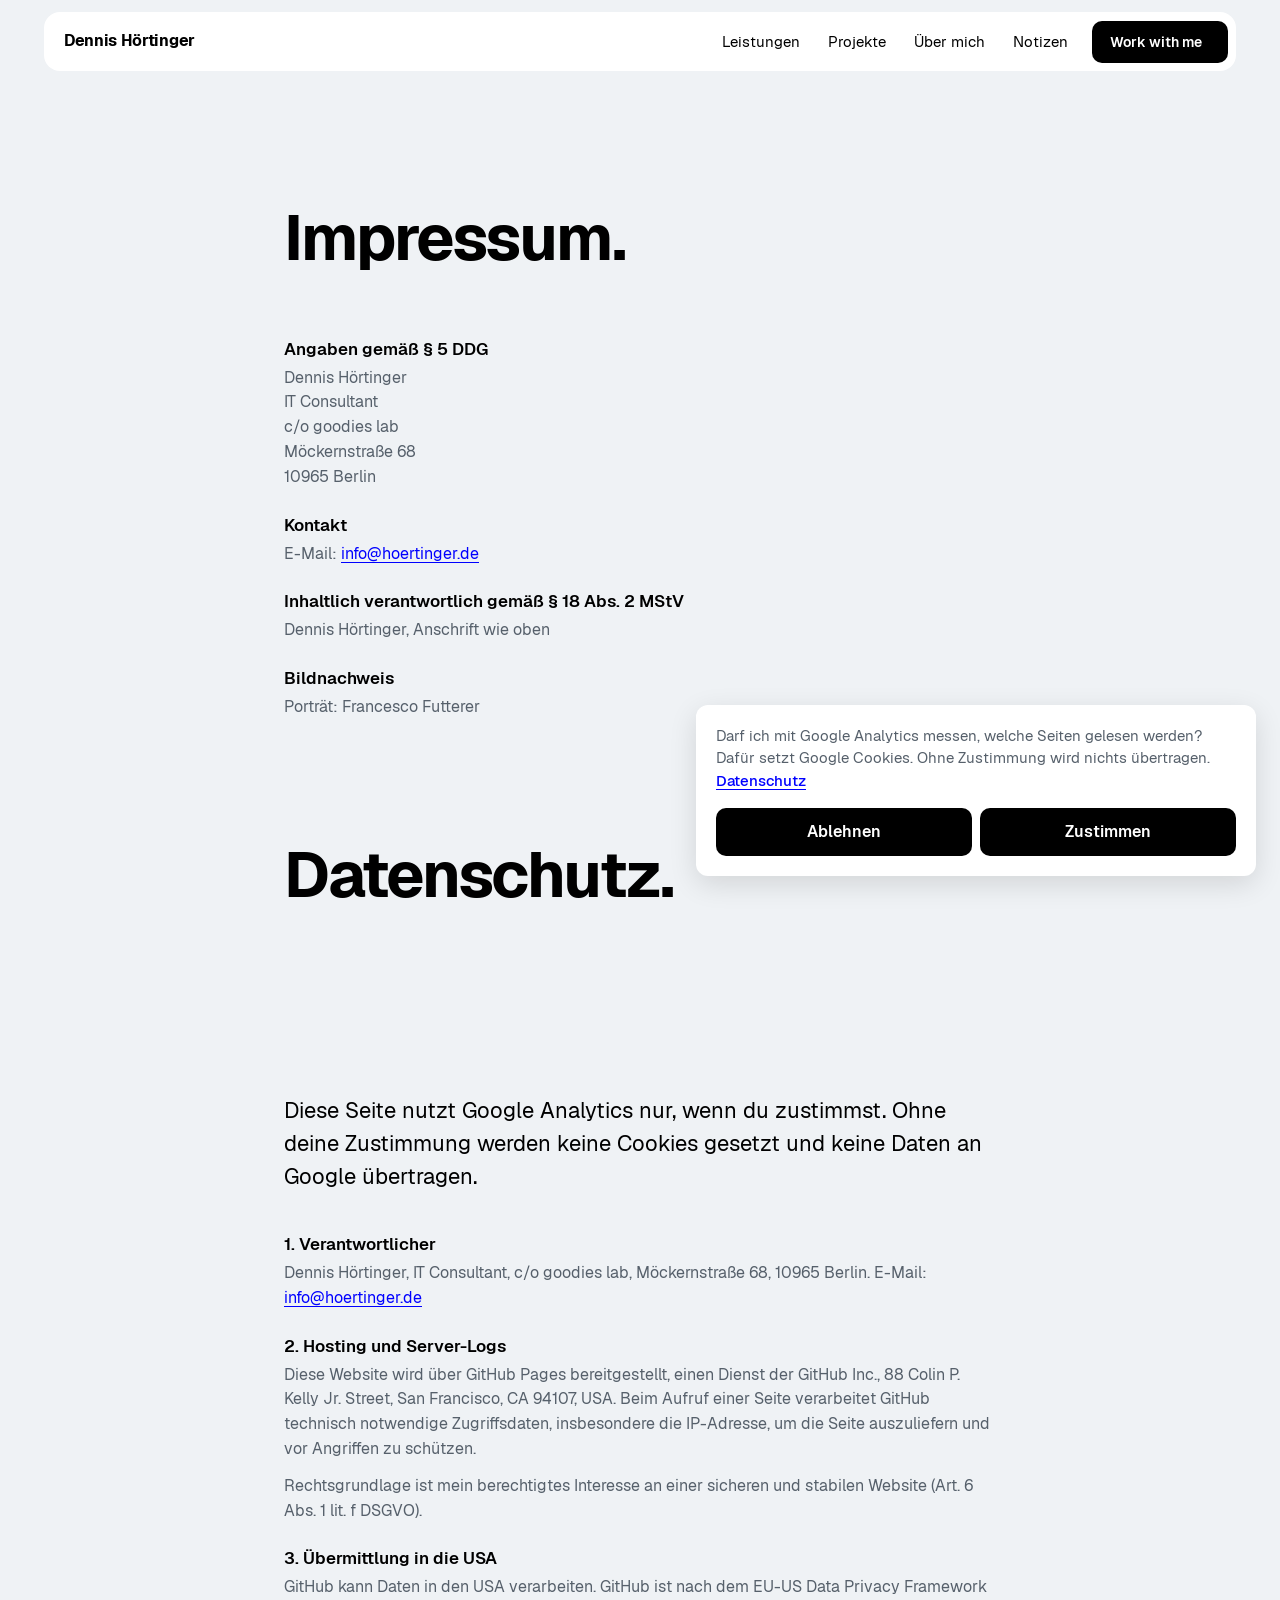
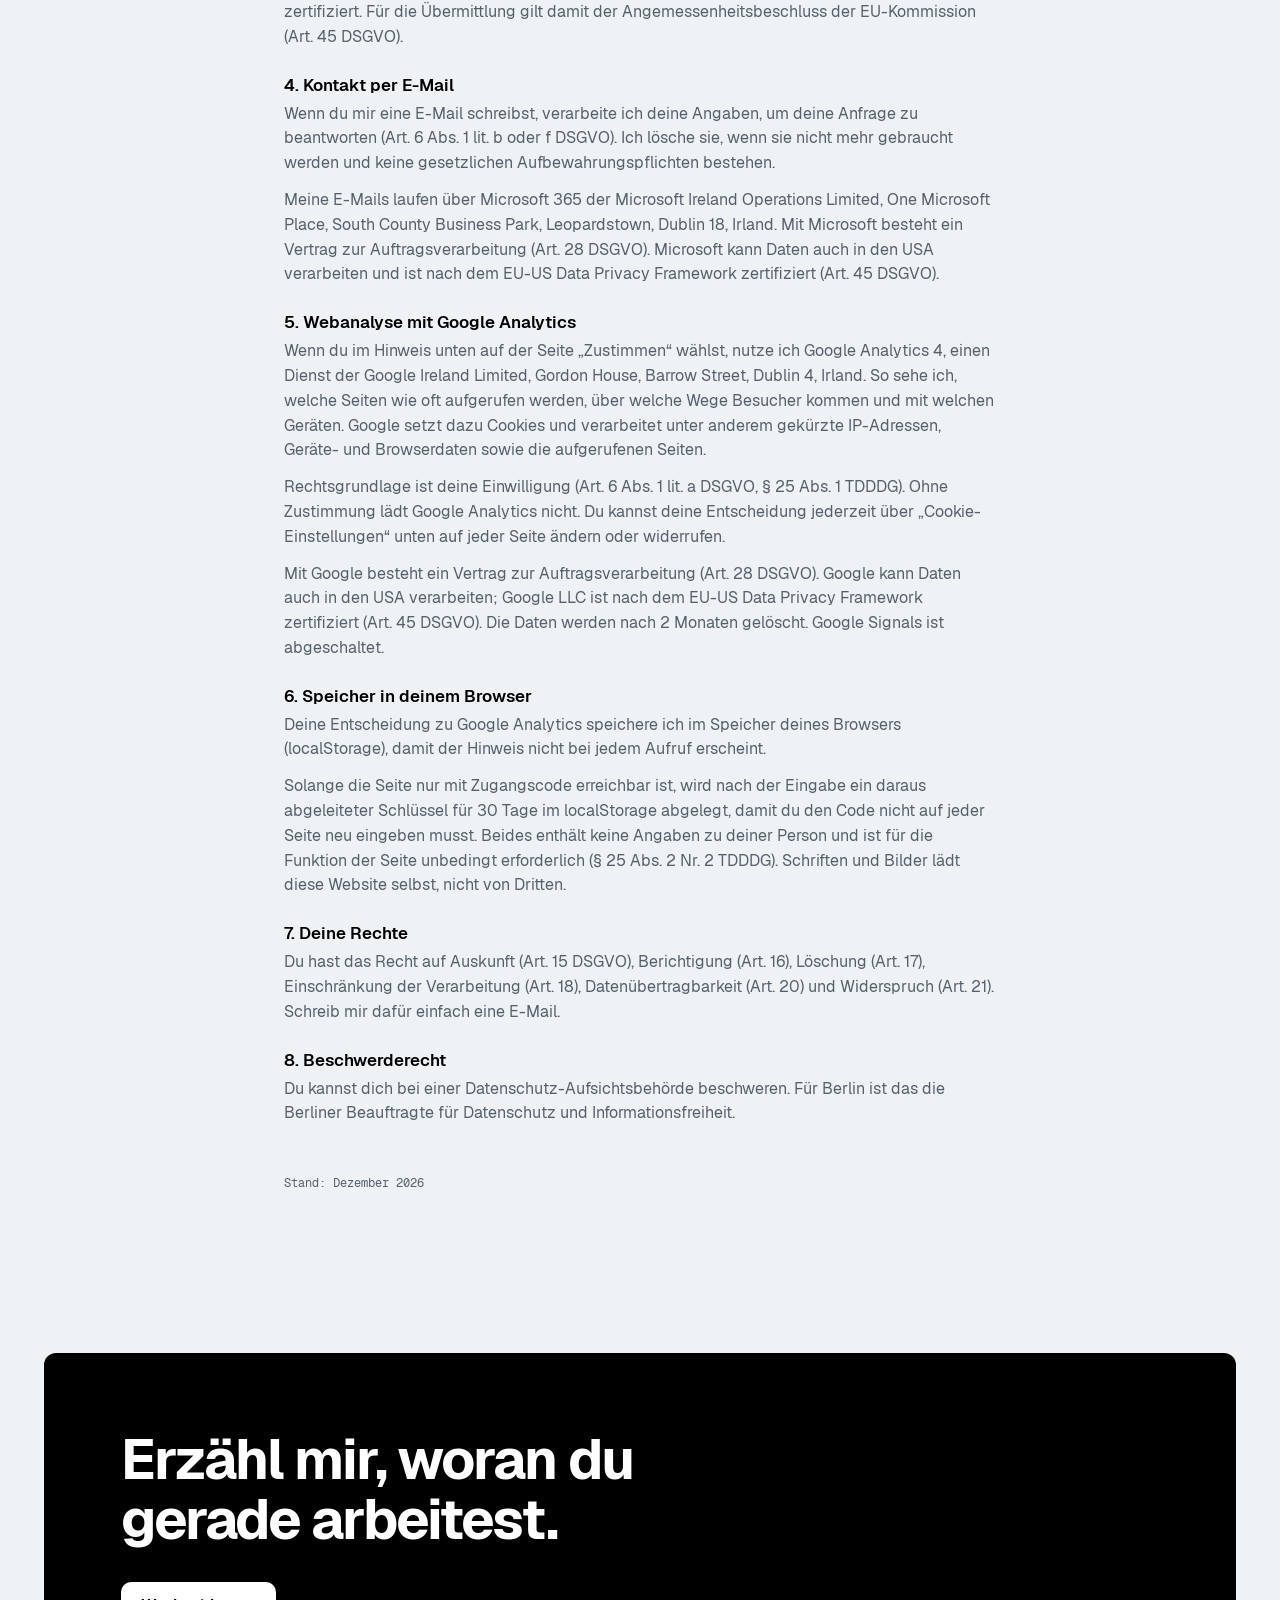
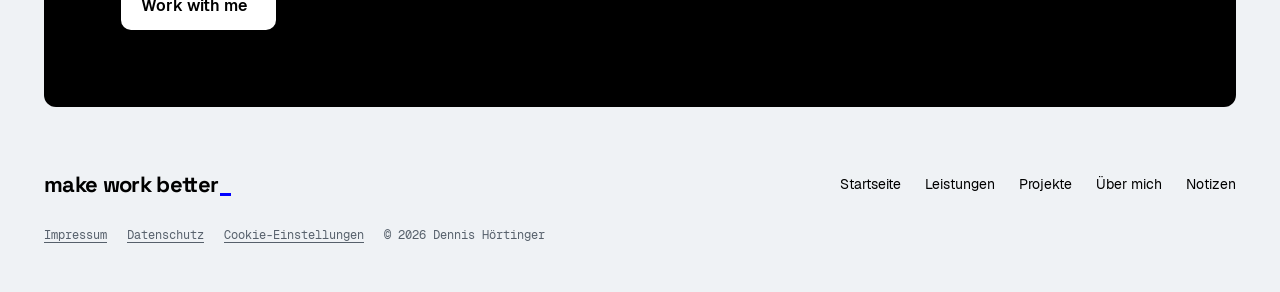
==== impressum/index.html @ 6c51404a "Google Analytics 4 nur nach Einwilligung: Hinweis, Cookie-Einstellungen, CSP, Datenschutz Co-Authore" ====
<!doctype html>
<html lang="de">
<head>
  <meta charset="utf-8">
  <meta name="viewport" content="width=device-width, initial-scale=1">
  <title>Impressum und Datenschutz · Dennis Hörtinger</title>
  <meta name="description" content="Impressum und Datenschutzerklärung von Dennis Hörtinger, IT Consultant in Berlin.">
  <!-- Bis zum Livegang (frühestens 01.12.2026) nicht in Suchmaschinen aufnehmen. Zum Livegang diese Zeile löschen. -->
  <meta name="robots" content="noindex, nofollow">
  <meta name="theme-color" content="#EFF2F5" media="(prefers-color-scheme: light)">
  <meta name="theme-color" content="#0F1214" media="(prefers-color-scheme: dark)">
  <meta property="og:type" content="website">
  <meta property="og:locale" content="de_DE">
  <meta property="og:title" content="Impressum und Datenschutz · Dennis Hörtinger">
  <meta property="og:description" content="Impressum und Datenschutzerklärung von Dennis Hörtinger, IT Consultant in Berlin.">
  <link rel="icon" href="../favicon.svg" type="image/svg+xml">
  <link rel="preload" href="../assets/fonts/Geist-Regular.woff2" as="font" type="font/woff2" crossorigin>
  <link rel="stylesheet" href="../assets/css/style.css">
  <script>document.documentElement.classList.add('js')</script>
  <script src="../assets/js/main.js" defer></script>
</head>
<body>
  <a href="#inhalt" class="skip-link">Zum Inhalt</a>

  <header class="nav">
    <div class="nav-bar">
      <a href="../" class="nav-name">Dennis Hörtinger</a>
      <nav class="nav-links" aria-label="Hauptnavigation">
        <a href="../leistungen/" class="nav-link">Leistungen</a>
        <a href="../projekte/" class="nav-link">Projekte</a>
        <a href="../ueber-mich/" class="nav-link">Über mich</a>
        <a href="../notizen/" class="nav-link">Notizen</a>
        <a href="mailto:info@hoertinger.de" class="btn btn-primary btn-cta nav-cta">Work with me</a>
      </nav>
      <button type="button" class="nav-burger" aria-label="Menü öffnen" aria-expanded="false" aria-controls="menu">Menü <svg width="18" height="8" viewBox="0 0 18 8" fill="none" stroke="currentColor" stroke-width="2" stroke-linecap="round" aria-hidden="true"><path d="M1 1 H17 M1 7 H17"/></svg></button>
    </div>
  </header>

  <div id="menu" class="menu" role="dialog" aria-modal="true" aria-label="Menü" aria-hidden="true" inert>
    <div class="menu-top">
      <a href="../" class="nav-name">Dennis Hörtinger</a>
      <button type="button" class="menu-close" aria-label="Menü schließen">Schließen <svg width="14" height="14" viewBox="-7 -7 14 14" fill="none" stroke="currentColor" stroke-width="2" stroke-linecap="round" aria-hidden="true"><path d="M-5.5 -5.5 L5.5 5.5 M-5.5 5.5 L5.5 -5.5"/></svg></button>
    </div>
    <nav class="menu-pages" aria-label="Seiten">
      <a href="../leistungen/" data-stagger style="--i:0">Leistungen</a>
      <a href="../projekte/" data-stagger style="--i:1">Projekte</a>
      <a href="../ueber-mich/" data-stagger style="--i:2">Über mich</a>
      <a href="../notizen/" data-stagger style="--i:3">Notizen</a>
    </nav>
    <a href="mailto:info@hoertinger.de" class="btn btn-primary btn-cta menu-cta" data-stagger style="--i:4">Work with me</a>
    <div class="menu-proj">
      <p class="menu-proj-label mono" data-stagger style="--i:6">Projekte</p>
      <a href="../projekte/#hybrides-arbeiten" data-stagger style="--i:7"><div class="tile"><img src="../assets/logos/logo_grau_weiss.png" width="400" height="104" alt="" class="logo-grau" loading="lazy"></div><span class="menu-proj-title">Hybrides Arbeiten in der Cloud.</span><svg width="18" height="18" viewBox="-9 -9 18 18" fill="none" stroke="currentColor" stroke-width="1.7" stroke-linecap="round" stroke-linejoin="round" aria-hidden="true"><path d="M-7 0 H7 M1 -6 L7 0 L1 6"/></svg></a>
      <a href="../projekte/#schulungskonzept" data-stagger style="--i:8"><div class="tile"><img src="../assets/logos/logo_grau_weiss.png" width="400" height="104" alt="" class="logo-grau" loading="lazy"></div><span class="menu-proj-title">Schulungskonzept für alle Teams.</span><svg width="18" height="18" viewBox="-9 -9 18 18" fill="none" stroke="currentColor" stroke-width="1.7" stroke-linecap="round" stroke-linejoin="round" aria-hidden="true"><path d="M-7 0 H7 M1 -6 L7 0 L1 6"/></svg></a>
      <a href="../projekte/#digitalanalysen" data-stagger style="--i:9"><div class="tile"><img src="../assets/logos/logo_inspirationlabs_weiss.png" width="558" height="626" alt="" class="logo-inspirationlabs" loading="lazy"></div><span class="menu-proj-title">Digitalanalysen und Cloud-Migrationen.</span><svg width="18" height="18" viewBox="-9 -9 18 18" fill="none" stroke="currentColor" stroke-width="1.7" stroke-linecap="round" stroke-linejoin="round" aria-hidden="true"><path d="M-7 0 H7 M1 -6 L7 0 L1 6"/></svg></a>
    </div>
    <p class="menu-legal mono"><a href="../impressum/">Impressum</a><a href="../impressum/#datenschutz">Datenschutz</a></p>
  </div>

  <main id="inhalt">
    <div class="page">
      <!-- ENTWURF: vor dem Livegang rechtlich prüfen lassen. -->
      <div class="col-narrow legal">
        <section class="legal-block" aria-labelledby="impressum">
          <h1 id="impressum">Impressum.</h1>
          <section><h2>Angaben gemäß § 5 DDG</h2><p>Dennis Hörtinger<br>IT Consultant<br>c/o goodies lab<br>Möckernstraße 68<br>10965 Berlin</p></section>
          <section><h2>Kontakt</h2><p>E-Mail: <a href="mailto:info@hoertinger.de">info@hoertinger.de</a></p></section>
          <section><h2>Inhaltlich verantwortlich gemäß § 18 Abs. 2 MStV</h2><p>Dennis Hörtinger, Anschrift wie oben</p></section>
          <section><h2>Bildnachweis</h2><p>Porträt: Francesco Futterer</p></section>
        </section>
        <section class="legal-block" id="datenschutz" aria-labelledby="datenschutz-h">
          <h1 id="datenschutz-h">Datenschutz.</h1>
          <p class="intro">Diese Seite nutzt Google Analytics nur, wenn du zustimmst. Ohne deine Zustimmung werden keine Cookies gesetzt und keine Daten an Google übertragen.</p>
          <section><h2>1. Verantwortlicher</h2><p>Dennis Hörtinger, IT Consultant, c/o goodies lab, Möckernstraße 68, 10965 Berlin. E-Mail: <a href="mailto:info@hoertinger.de">info@hoertinger.de</a></p></section>
          <section><h2>2. Hosting und Server-Logs</h2><p>Diese Website wird über GitHub Pages bereitgestellt, einen Dienst der GitHub Inc., 88 Colin P. Kelly Jr. Street, San Francisco, CA 94107, USA. Beim Aufruf einer Seite verarbeitet GitHub technisch notwendige Zugriffsdaten, insbesondere die IP-Adresse, um die Seite auszuliefern und vor Angriffen zu schützen.</p><p>Rechtsgrundlage ist mein berechtigtes Interesse an einer sicheren und stabilen Website (Art. 6 Abs. 1 lit. f DSGVO).</p></section>
          <section><h2>3. Übermittlung in die USA</h2><p>GitHub kann Daten in den USA verarbeiten. GitHub ist nach dem EU-US Data Privacy Framework zertifiziert. Für die Übermittlung gilt damit der Angemessenheitsbeschluss der EU-Kommission (Art. 45 DSGVO).</p></section>
          <section><h2>4. Kontakt per E-Mail</h2><p>Wenn du mir eine E-Mail schreibst, verarbeite ich deine Angaben, um deine Anfrage zu beantworten (Art. 6 Abs. 1 lit. b oder f DSGVO). Ich lösche sie, wenn sie nicht mehr gebraucht werden und keine gesetzlichen Aufbewahrungspflichten bestehen.</p><p>Meine E-Mails laufen über Microsoft 365 der Microsoft Ireland Operations Limited, One Microsoft Place, South County Business Park, Leopardstown, Dublin 18, Irland. Mit Microsoft besteht ein Vertrag zur Auftragsverarbeitung (Art. 28 DSGVO). Microsoft kann Daten auch in den USA verarbeiten und ist nach dem EU-US Data Privacy Framework zertifiziert (Art. 45 DSGVO).</p></section>
          <section><h2>5. Webanalyse mit Google Analytics</h2><p>Wenn du im Hinweis unten auf der Seite „Zustimmen“ wählst, nutze ich Google Analytics 4, einen Dienst der Google Ireland Limited, Gordon House, Barrow Street, Dublin 4, Irland. So sehe ich, welche Seiten wie oft aufgerufen werden, über welche Wege Besucher kommen und mit welchen Geräten. Google setzt dazu Cookies und verarbeitet unter anderem gekürzte IP-Adressen, Geräte- und Browserdaten sowie die aufgerufenen Seiten.</p><p>Rechtsgrundlage ist deine Einwilligung (Art. 6 Abs. 1 lit. a DSGVO, § 25 Abs. 1 TDDDG). Ohne Zustimmung lädt Google Analytics nicht. Du kannst deine Entscheidung jederzeit über „Cookie-Einstellungen“ unten auf jeder Seite ändern oder widerrufen.</p><p>Mit Google besteht ein Vertrag zur Auftragsverarbeitung (Art. 28 DSGVO). Google kann Daten auch in den USA verarbeiten; Google LLC ist nach dem EU-US Data Privacy Framework zertifiziert (Art. 45 DSGVO). Die Daten werden nach 2 Monaten gelöscht. Google Signals ist abgeschaltet.</p></section>
          <section><h2>6. Speicher in deinem Browser</h2><p>Deine Entscheidung zu Google Analytics speichere ich im Speicher deines Browsers (localStorage), damit der Hinweis nicht bei jedem Aufruf erscheint.</p><p>Solange die Seite nur mit Zugangscode erreichbar ist, wird nach der Eingabe ein daraus abgeleiteter Schlüssel für 30 Tage im localStorage abgelegt, damit du den Code nicht auf jeder Seite neu eingeben musst. Beides enthält keine Angaben zu deiner Person und ist für die Funktion der Seite unbedingt erforderlich (§ 25 Abs. 2 Nr. 2 TDDDG). Schriften und Bilder lädt diese Website selbst, nicht von Dritten.</p></section>
          <section><h2>7. Deine Rechte</h2><p>Du hast das Recht auf Auskunft (Art. 15 DSGVO), Berichtigung (Art. 16), Löschung (Art. 17), Einschränkung der Verarbeitung (Art. 18), Datenübertragbarkeit (Art. 20) und Widerspruch (Art. 21). Schreib mir dafür einfach eine E-Mail.</p></section>
          <section><h2>8. Beschwerderecht</h2><p>Du kannst dich bei einer Datenschutz-Aufsichtsbehörde beschweren. Für Berlin ist das die Berliner Beauftragte für Datenschutz und Informationsfreiheit.</p></section>
          <p class="legal-note">Stand: Dezember 2026</p>
        </section>
      </div>
    </div>
    <div class="shell contact-wrap">
      <section class="contact" aria-label="Kontakt" data-reveal>
        <h2>Erzähl mir, woran du gerade arbeitest.</h2>
        <a href="mailto:info@hoertinger.de" class="btn btn-inv btn-cta">Work with me</a>
      </section>
    </div>
  </main>

  <footer class="footer">
    <div class="footer-top">
      <p class="footer-claim">make work better<span class="cursor" aria-hidden="true"></span></p>
      <nav class="footer-nav" aria-label="Fußzeile"><a href="../">Startseite</a><a href="../leistungen/">Leistungen</a><a href="../projekte/">Projekte</a><a href="../ueber-mich/">Über mich</a><a href="../notizen/">Notizen</a></nav>
    </div>
    <p class="footer-legal mono"><a href="../impressum/">Impressum</a><a href="../impressum/#datenschutz">Datenschutz</a><span>© 2026 Dennis Hörtinger</span></p>
  </footer>
</body>
</html>
---- assets/css/style.css ----
/* =========================================================
   CI Dennis Hörtinger, Version 13 (Stand 25.11.2026)
   Seitengrund Eisgrau, Inhalte auf weißen Kacheln.
   Klein-Blau nur für Claim „better“, Unterstrich-Cursor und Links („Mehr“).
   Schriften selbst gehostet, keine Anfrage an Dritte.
   Light ist Standard, Night folgt der Systemeinstellung (prefers-color-scheme).
   ========================================================= */

/* ---------- Schriften (SIL OFL 1.1, Lizenzen in assets/fonts/) ---------- */
@font-face { font-family: 'Geist'; src: url('../fonts/Geist-Regular.woff2') format('woff2'); font-weight: 400; font-style: normal; font-display: swap; }
@font-face { font-family: 'Geist'; src: url('../fonts/Geist-Medium.woff2') format('woff2'); font-weight: 500; font-style: normal; font-display: swap; }
@font-face { font-family: 'Geist'; src: url('../fonts/Geist-SemiBold.woff2') format('woff2'); font-weight: 600; font-style: normal; font-display: swap; }
@font-face { font-family: 'Geist'; src: url('../fonts/Geist-Bold.woff2') format('woff2'); font-weight: 700; font-style: normal; font-display: swap; }
@font-face { font-family: 'Geist Mono'; src: url('../fonts/GeistMono-Regular.woff2') format('woff2'); font-weight: 400; font-style: normal; font-display: swap; }
@font-face { font-family: 'Space Grotesk'; src: url('../fonts/SpaceGrotesk-Bold-Latin.woff2') format('woff2'); font-weight: 700; font-style: normal; font-display: swap; }

/* ---------- Tokens ---------- */
:root {
  color-scheme: light dark;

  /* Farben */
  --blau: #0000FF;         /* Klein-Blau: „better“, Unterstrich-Cursor, Links („Mehr“) */
  --schwarz: #000000;      /* Text, primäre Buttons, Kontaktblock, Projekt-Kacheln */
  --weiss: #FFFFFF;        /* Karten / Kacheln, Menüleiste */
  --grund: #EFF2F5;        /* Eisgrau: Seitengrund; in weißen Karten für Tabs und Pfeil-Buttons */
  --schiefer: #56606B;     /* Fließtext, Nebentexte */
  --linie: #D9DEE4;        /* Trennlinien, Foto-Platzhalter */
  --schiefer-night: #939BA4; /* Nebentext auf Schwarz */
  --link: #0000FF;         /* Links („Mehr“); in Night weiß */
  --kachel: #000000;       /* Logo- und Projekt-Kacheln, in beiden Modi schwarz */

  /* Schrift */
  --font: 'Geist', 'Helvetica Neue', Arial, sans-serif;            /* Titel 700, Text 400, Buttons/Tabs 600, Links 500 */
  --font-marke: 'Space Grotesk', 'Geist', sans-serif;               /* nur Claim, 700 */
  --font-mono: 'Geist Mono', ui-monospace, Menlo, monospace;        /* nur kleine Beschriftungen, 400 */

  /* Form */
  --r-karte: 12px;
  --r-button: 10px;
  --r-leiste: 16px;

  /* Unterstrich-Cursor (relativ zur Schriftgröße des Elements) */
  --cursor-w: 0.49em;
  --cursor-h: 0.114em;
  --cursor-y: -0.162em;
  --cursor-gap-claim: 0.082em;

  /* Abstände und Bewegung */
  --wrap: 1240px;
  --sec: 96px;
  --ease: cubic-bezier(0.22, 0.61, 0.36, 1);
  --t-hover: 200ms;
}
@media (min-width: 900px) {
  :root {
    --sec: 160px;
  }
}

/* Night (Werte aus der CI): Flächen schwarz, Text weiß, Grund fast schwarz.
   --weiss steht für „Fläche“, --schwarz für „Text/primär“; in Night tauschen beide.
   Blau bleibt #0000FF, auf Schwarz nur groß (Claim) oder als Fläche (Cursor). Links dort weiß. */
@media (prefers-color-scheme: dark) {
  :root {
    --grund: #0F1214;
    --weiss: #000000;
    --schwarz: #FFFFFF;
    --schiefer: #939BA4;
    --linie: #22272C;
    --link: #FFFFFF;
  }
}

/* ---------- Basis ---------- */
*,
*::before,
*::after {
  box-sizing: border-box;
}
html {
  -webkit-text-size-adjust: 100%;
  text-size-adjust: 100%;
  scroll-padding-top: 96px;
}
@media (prefers-reduced-motion: no-preference) {
  html {
    scroll-behavior: smooth;
  }
}
body {
  margin: 0;
  background: var(--grund);
  color: var(--schwarz);
  font-family: var(--font);
  font-size: 16px;
  line-height: 1.55;
  -webkit-font-smoothing: antialiased;
  -moz-osx-font-smoothing: grayscale;
}
h1,
h2,
h3,
p,
ul,
ol,
blockquote,
figure {
  margin: 0;
}
ul,
ol {
  padding: 0;
  list-style: none;
}
a {
  color: inherit;
  text-decoration: none;
}
button {
  font: inherit;
  color: inherit;
  background: none;
  border: 0;
  padding: 0;
  cursor: pointer;
}
img {
  display: block;
  max-width: 100%;
}
b,
strong {
  font-weight: 700;
}
:focus-visible {
  outline: 2px solid var(--schwarz);
  outline-offset: 3px;
  border-radius: 4px;
}
.contact :focus-visible {
  outline-color: var(--weiss);
}
.sr-only {
  position: absolute;
  width: 1px;
  height: 1px;
  padding: 0;
  margin: -1px;
  overflow: hidden;
  clip: rect(0, 0, 0, 0);
  white-space: nowrap;
  border: 0;
}
.skip-link {
  position: absolute;
  left: 16px;
  top: -100px;
  z-index: 100;
  background: var(--schwarz);
  color: var(--weiss);
  padding: 12px 16px;
  border-radius: var(--r-button);
  font-weight: 600;
}
.skip-link:focus {
  top: 16px;
}

/* ---------- Unterstrich-Cursor ---------- */
.cursor {
  display: inline-block;
  width: var(--cursor-w);
  height: var(--cursor-h);
  margin-left: var(--cursor-gap-claim);
  vertical-align: var(--cursor-y);
  background: var(--blau);
}
/* Blinkt dauerhaft (Entscheidung Dennis, 25.11.2026); bei „Bewegung reduzieren“ steht er */
.cursor.is-blinking {
  animation: cursor-blink 1.06s steps(1) infinite;
}
@keyframes cursor-blink {
  50% {
    opacity: 0;
  }
}

/* ---------- Typografie ---------- */
.h-page {
  font-size: 40px;
  line-height: 1.1;
  font-weight: 700;
  letter-spacing: -0.03em;
}
.h-sec {
  font-size: 28px;
  line-height: 1.1;
  font-weight: 700;
  letter-spacing: -0.03em;
  max-width: 20ch;
}
.lead {
  font-size: 19px;
  line-height: 1.5;
  color: var(--schiefer);
}
.body {
  font-size: 17px;
  line-height: 1.55;
  color: var(--schiefer);
}
.small {
  font-size: 15px;
  line-height: 1.45;
  color: var(--schiefer);
}
.rich {
  color: var(--schiefer);
}
.rich b {
  color: var(--schwarz);
}
.mono {
  font-family: var(--font-mono);
  font-size: 12px;
  font-weight: 400;
  color: var(--schiefer);
}
@media (min-width: 900px) {
  .h-page {
    font-size: clamp(56px, 5vw, 72px);
    line-height: 1.04;
  }
  .h-sec {
    font-size: clamp(32px, 4vw, 48px);
  }
  .lead {
    font-size: 22px;
  }
}

/* Abschnittsüberschrift tippt sich (Aufbau per JS, Platz ist vorher reserviert) */
.type-wrap {
  position: relative;
  display: block;
}
.type-ghost {
  visibility: hidden;
}
.type-live {
  position: absolute;
  left: 0;
  top: 0;
  right: 0;
}
.type-live .cursor {
  margin-left: 0.08em;
}

/* ---------- Link „Mehr“ ---------- */
.more-link {
  display: inline-flex;
  align-items: center;
  min-height: 44px;
  color: var(--link);
  font-size: 16px;
  font-weight: 500;
  text-decoration: underline;
  text-underline-offset: 4px;
  text-decoration-thickness: 1.5px;
  transition: color var(--t-hover) var(--ease);
}
@media (hover: hover) {
  .more-link:hover {
    color: var(--schwarz);
  }
}

/* ---------- Layout ---------- */
.page {
  padding-top: 0;
}
/* Kacheln: mobil 12 px Rand, Desktop 24 px */
.shell {
  width: 100%;
  max-width: var(--wrap);
  margin: 0 auto;
  padding: 0 12px;
}
/* Freier Text: 24 px Rand */
.shell-text {
  width: 100%;
  max-width: var(--wrap);
  margin: 0 auto;
  padding: 0 24px;
}
.inner {
  padding: 0 12px;
}
.col {
  width: 100%;
  max-width: 1020px;
  margin: 0 auto;
  padding: 0 12px;
}
.col-narrow {
  width: 100%;
  max-width: 760px;
  margin: 0 auto;
  padding: 0 24px;
}
.sec {
  margin-top: var(--sec);
}
.center {
  text-align: center;
}
@media (min-width: 900px) {
  .shell,
  .col {
    padding: 0 24px;
  }
  .inner {
    padding: 0;
  }
  .center-d {
    text-align: center;
  }
  .h-sec.center-d {
    margin-left: auto;
    margin-right: auto;
  }
}
.only-m {
  display: block;
}
.only-d {
  display: none;
}
@media (min-width: 900px) {
  .only-m {
    display: none;
  }
  .only-d {
    display: block;
  }
}

/* ---------- Karten ---------- */
.card {
  background: var(--weiss);
  border-radius: var(--r-karte);
}

/* ---------- Buttons ---------- */
.btn {
  display: inline-flex;
  align-items: center;
  justify-content: center;
  min-height: 48px;
  padding: 0 20px;
  border-radius: var(--r-button);
  font-size: 16px;
  font-weight: 600;
  white-space: nowrap;
}
.btn-primary {
  background: var(--schwarz);
  color: var(--weiss);
}
.btn-inv {
  background: var(--weiss);
  color: var(--schwarz);
}
/* „Work with me“: blauer Unterstrich bei Hover, Fokus, Antippen */
.btn-cta::after {
  content: '';
  display: inline-block;
  width: var(--cursor-w);
  height: var(--cursor-h);
  margin-left: 0.08em;
  vertical-align: var(--cursor-y);
  background: var(--blau);
  opacity: 0;
  transition: opacity 0.15s;
}
.btn-cta:hover::after,
.btn-cta:active::after,
.btn-cta:focus-visible::after {
  opacity: 1;
}

/* ---------- Menüleiste ---------- */
.nav {
  position: sticky;
  top: 0;
  z-index: 50;
  max-width: var(--wrap);
  margin: 0 auto;
  padding: 12px;
}
.nav-bar {
  display: flex;
  align-items: center;
  justify-content: space-between;
  gap: 8px;
  padding: 4px;
  background: var(--weiss);
  border-radius: var(--r-leiste);
  box-shadow: 0 8px 28px rgba(0, 0, 0, 0);
  transition: box-shadow 0.25s;
}
.nav.is-scrolled .nav-bar {
  box-shadow: 0 8px 28px rgba(0, 0, 0, 0.08);
}
.nav-name {
  display: flex;
  align-items: center;
  height: 48px;
  padding: 0 16px;
  border-radius: var(--r-button);
  font-size: 16px;
  font-weight: 700;
  letter-spacing: -0.02em;
}
.nav-links {
  display: none;
}
.nav-burger,
.menu-close {
  display: flex;
  align-items: center;
  gap: 10px;
  height: 48px;
  padding: 0 16px;
  border-radius: var(--r-button);
  font-size: 15px;
  font-weight: 600;
}
@media (min-width: 900px) {
  .nav {
    padding: 12px 24px;
  }
  .nav-burger {
    display: none;
  }
  .nav-links {
    display: flex;
    align-items: center;
    gap: 4px;
    padding: 4px 4px 4px 12px;
    font-size: 15px;
  }
  .nav-links a.nav-link {
    padding: 10px 12px;
    transition: color var(--t-hover) var(--ease);
  }
  .nav-links a.nav-link[aria-current='page'] {
    text-decoration: underline;
    text-underline-offset: 4px;
    text-decoration-thickness: 1.5px;
  }
  .nav-cta {
    margin-left: 8px;
    min-height: 0;
    padding: 12px 18px;
    font-size: 14px;
    line-height: 1.3;
  }
}
@media (hover: hover) {
  .nav-links a.nav-link:hover {
    color: var(--link);
  }
}

/* ---------- Menü mobil ---------- */
.menu {
  position: fixed;
  inset: 0;
  z-index: 60;
  background: var(--weiss);
  display: flex;
  flex-direction: column;
  padding: 12px 12px 32px;
  overflow-y: auto;
  opacity: 0;
  visibility: hidden;
  transition: opacity 250ms var(--ease), visibility 0s linear 250ms;
}
.menu.is-open {
  opacity: 1;
  visibility: visible;
  transition: opacity 250ms var(--ease), visibility 0s;
}
.menu > * {
  flex-shrink: 0;
}
.menu-top {
  display: flex;
  align-items: center;
  justify-content: space-between;
  padding: 4px;
}
.menu-top .nav-name,
.menu-close {
  background: var(--grund);
}
.menu-pages {
  margin-top: 32px;
  padding: 0 16px;
  display: flex;
  flex-direction: column;
  align-items: flex-start;
}
.menu-pages a {
  font-family: var(--font-marke);
  font-size: 40px;
  line-height: 1.25;
  font-weight: 700;
  letter-spacing: -0.04em;
}
.menu-cta {
  display: flex;
  margin: 40px 4px 0;
}
.menu-proj {
  margin-top: 48px;
  padding: 0 16px;
}
.menu-proj-label {
  margin-bottom: 12px;
}
.menu-proj a {
  display: flex;
  align-items: center;
  gap: 16px;
  padding: 6px 0;
}
.menu-proj .tile {
  width: 72px;
  height: 72px;
  flex: none;
  border-radius: var(--r-button);
}
.menu-proj .tile .logo-grau {
  width: 72%;
}
.menu-proj .tile .logo-inspirationlabs {
  height: 50% !important;
}
.menu-proj-title {
  flex: 1;
  font-size: 17px;
  line-height: 1.3;
  font-weight: 600;
}
.menu-legal {
  margin-top: auto;
  padding: 40px 16px 0;
  display: flex;
  gap: 20px;
}
.menu-legal a,
.footer-legal a {
  color: var(--schiefer);
  text-decoration: underline;
  text-underline-offset: 3px;
}
/* Einblenden der Menüpunkte */
.menu [data-stagger] {
  opacity: 0;
  transform: translateY(8px);
  transition: opacity 300ms var(--ease), transform 300ms var(--ease);
}
.menu.is-open [data-stagger] {
  opacity: 1;
  transform: none;
  transition-delay: calc(var(--i, 0) * 35ms + 60ms);
}
@media (min-width: 900px) {
  .menu {
    display: none;
  }
}

/* ---------- Logo-Flächen ---------- */
.tile {
  position: relative;
  display: grid;
  place-items: center;
  background: var(--kachel);
  overflow: hidden;
}
.tile img {
  height: auto;
}
.logo-grau {
  width: 42%;
}
.logo-inspirationlabs {
  height: 30% !important;
  width: auto;
}
.logo-tevim {
  width: 45%;
}

/* ---------- Foto-Platzhalter ---------- */
.photo {
  position: relative;
  overflow: hidden;
  background: var(--linie);
}
.photo img {
  width: 100%;
  height: 100%;
  object-fit: cover;
}
.photo-ph-label {
  position: absolute;
  inset: 0;
  display: grid;
  place-items: center;
  font-family: var(--font-mono);
  font-size: 12px;
  color: var(--schiefer);
}

/* ---------- Startseite: Claim ---------- */
.claim {
  font-family: var(--font-marke);
  font-weight: 700;
  letter-spacing: -0.04em;
  line-height: 0.9;
}
.claim > span {
  display: block;
}
.claim .claim-work {
  margin-left: 0.02em;
}
.claim .claim-better {
  margin-top: 0.08em;
  color: var(--blau);
  white-space: nowrap;
}
.claim .letter[hidden] {
  display: none;
}
/* Bis das Tippen startet, ist „better“ ausgeblendet (nur mit JS und ohne „Bewegung reduzieren“) */
@media (prefers-reduced-motion: no-preference) {
  html.js .claim-typed:not(.is-ready) {
    visibility: hidden;
  }
}

/* ---------- Startseite: Hero ---------- */
.hero-m {
  position: relative;
  height: 660px;
  border-radius: var(--r-karte);
  overflow: hidden;
  background: var(--linie);
  display: flex;
  flex-direction: column;
  justify-content: flex-end;
  padding: 24px 24px 32px;
}
.hero-m .photo {
  position: absolute;
  inset: 0;
}
.hero-m .photo img {
  object-position: 50% 12%;
}
.hero-m .claim {
  position: relative;
  font-size: 84px;
}
/* Mit Foto: „make work“ weiß auf dem dunklen unteren Bildteil */
.hero-m.has-photo .claim {
  color: #FFFFFF;
}
/* Night ohne Foto: dunkler Platzhalter, Claim weiß */
@media (prefers-color-scheme: dark) {
  .hero-m .claim {
    color: #FFFFFF;
  }
}

.hero-d {
  display: flex;
  flex-wrap: wrap;
  gap: 12px;
}
.hero-d-text {
  flex: 1 1 520px;
  min-width: 0;
  min-height: 800px;
  padding: clamp(160px, 16vw, 240px) clamp(32px, 6vw, 80px) clamp(32px, 6vw, 80px);
  display: flex;
  flex-direction: column;
  justify-content: flex-end;
  gap: 48px;
}
.hero-d .claim {
  font-size: clamp(72px, 10vw, 152px);
}
.hero-d-lead {
  font-size: 19px;
  line-height: 1.5;
  color: var(--schiefer);
  max-width: 38ch;
}
.hero-d .photo {
  flex: 1 1 420px;
  min-height: 800px;
  border-radius: var(--r-karte);
}
.hero-d .photo img {
  position: absolute;
  inset: 0;
  object-position: 50% 20%;
}

/* ---------- Startseite: Einleitung ---------- */
.intro {
  display: flex;
  flex-direction: column;
  gap: 20px;
  padding-top: 72px;
}
.intro-lead {
  font-size: 26px;
  line-height: 1.3;
  font-weight: 700;
  letter-spacing: -0.03em;
}
.intro-big {
  display: none;
}
@media (min-width: 900px) {
  .intro {
    max-width: 880px;
    padding-top: 120px;
  }
  .intro-lead,
  .intro .body {
    display: none;
  }
  .intro-big {
    display: block;
    font-size: clamp(24px, 2.6vw, 32px);
    line-height: 1.35;
    letter-spacing: -0.01em;
  }
}

/* ---------- Startseite: Drei Schritte (Tabs) ---------- */
.steps-card {
  padding: 40px 20px;
}
.steps-inner {
  display: flex;
  flex-direction: column;
  gap: 20px;
}
.switch {
  display: flex;
  gap: 4px;
  padding: 4px;
  background: var(--grund);
  border-radius: var(--r-karte);
}
.switch-tab {
  flex: 1 1 0;
  min-width: 0;
  min-height: 76px;
  display: flex;
  flex-direction: column;
  align-items: center;
  justify-content: center;
  gap: 6px;
  border-radius: var(--r-button);
  font-size: 14px;
  font-weight: 600;
  color: var(--schiefer);
  transition: background-color 250ms var(--ease), color 250ms var(--ease);
}
.switch-tab[aria-selected='true'] {
  background: var(--schwarz);
  color: var(--weiss);
}
.switch-panel {
  display: grid;
}
.switch-panel > p.step {
  grid-area: 1 / 1;
  font-size: 17px;
  line-height: 1.55;
}
html.js .switch-panel > p.step {
  opacity: 0;
  visibility: hidden;
  transition: opacity 300ms var(--ease), visibility 0s linear 300ms;
}
html.js .switch-panel > p.step.is-active {
  opacity: 1;
  visibility: visible;
  transition: opacity 300ms var(--ease), visibility 0s;
}
@media (min-width: 900px) {
  .steps-card {
    padding: clamp(48px, 6vw, 88px) clamp(28px, 5vw, 64px);
  }
  .steps-inner {
    max-width: 832px;
    margin: 0 auto;
    gap: 28px;
  }
  .switch-tab {
    flex: 1 1 140px;
    min-height: 80px;
    font-size: 15px;
  }
  .switch-panel > p.step {
    font-size: 19px;
  }
}

/* ---------- Haltung ---------- */
.haltung {
  font-size: 52px;
  line-height: 0.98;
  font-weight: 700;
  letter-spacing: -0.045em;
}
@media (min-width: 900px) {
  .haltung {
    font-size: clamp(56px, 9vw, 148px);
  }
}
/* Kernsatz auf Unterseiten (kleiner, ohne Verlauf) */
.statement {
  font-size: 30px;
  line-height: 1.2;
  font-weight: 700;
  letter-spacing: -0.03em;
}
@media (min-width: 900px) {
  .statement {
    font-size: clamp(44px, 3.9vw, 56px);
    line-height: 1.12;
  }
}

/* ---------- Startseite: Zitate ---------- */
.quotes-card {
  padding: 40px 20px;
  display: flex;
  flex-direction: column;
  gap: 28px;
}
.quote-stage {
  display: grid;
}
.quote {
  display: flex;
  flex-direction: column;
  gap: 24px;
}
html.js .quote {
  grid-area: 1 / 1;
}
html.js .quote:not(.is-active) {
  visibility: hidden;
}
html:not(.js) .quote + .quote {
  margin-top: 40px;
}
.quote blockquote {
  font-size: 24px;
  line-height: 1.3;
  font-weight: 400;
  letter-spacing: -0.02em;
  max-width: 30ch;
}
.caps {
  text-transform: uppercase;
}
.quote-ctrl {
  display: flex;
  align-items: center;
  gap: 8px;
}
html:not(.js) .quote-ctrl {
  display: none;
}
.icon-btn {
  width: 48px;
  height: 48px;
  display: grid;
  place-items: center;
  border-radius: var(--r-button);
  background: var(--grund);
  color: var(--schwarz);
}
.quote-count {
  margin-left: 8px;
}
@media (min-width: 900px) {
  .quotes-card {
    padding: clamp(48px, 6vw, 88px) clamp(28px, 5vw, 64px);
    gap: 40px;
  }
  .quote blockquote {
    font-size: clamp(28px, 3.2vw, 40px);
  }
}

/* ---------- Startseite: Projekte ---------- */
.proj-head {
  display: flex;
  flex-direction: column;
  gap: 20px;
}
.proj-row {
  display: flex;
  gap: 12px;
  overflow-x: auto;
  margin: 0 -24px;
  padding: 0 24px 8px;
  scroll-snap-type: x proximity;
  scroll-padding: 0 24px;
}
.proj {
  flex: 0 0 280px;
  display: flex;
  flex-direction: column;
  gap: 14px;
  scroll-snap-align: start;
}
.proj-tile {
  height: 220px;
  background: var(--kachel);
  border-radius: var(--r-karte);
  padding: 20px;
  display: flex;
  flex-direction: column;
  justify-content: space-between;
  align-items: flex-start;
}
.proj-tile img {
  height: 24px;
  width: auto;
}
.proj-tile img.logo-inspirationlabs {
  height: 40px !important;
}
.proj-title {
  color: #FFFFFF;
  font-size: 22px;
  font-weight: 700;
  letter-spacing: -0.025em;
  line-height: 1.12;
}
.proj-text {
  font-size: 15px;
  line-height: 1.55;
  color: var(--schiefer);
}
@media (min-width: 900px) {
  .proj-head {
    gap: 32px;
  }
  .proj-row {
    gap: 16px;
    margin: 0;
    padding: 0 0 8px;
    scroll-padding: 0;
  }
  .proj {
    flex-basis: 360px;
  }
  .proj-tile {
    height: 300px;
  }
  .proj-title {
    font-size: 26px;
  }
}

/* ---------- Kontakt-Karte ---------- */
.contact-wrap {
  margin-top: var(--sec);
}
.contact-wrap.is-tight {
  margin-top: 12px;
}
.contact {
  background: var(--schwarz);
  color: var(--weiss);
  border-radius: var(--r-karte);
  padding: 40px 24px 24px;
  display: flex;
  flex-direction: column;
  gap: 32px;
}
.contact h2 {
  font-size: 34px;
  line-height: 1.08;
  font-weight: 700;
  letter-spacing: -0.035em;
  max-width: 14ch;
}
.contact .btn {
  width: 100%;
}
@media (min-width: 900px) {
  .contact-wrap.is-tight {
    margin-top: 24px;
  }
  .contact {
    padding: clamp(40px, 6vw, 80px);
    align-items: flex-start;
  }
  .contact h2 {
    font-size: clamp(32px, 4.4vw, 56px);
  }
  .contact .btn {
    width: auto;
  }
}

/* ---------- Footer ---------- */
.footer {
  max-width: var(--wrap);
  margin: 0 auto;
  padding: 56px 24px 40px;
  display: flex;
  flex-direction: column;
  gap: 24px;
}
.footer-top {
  display: flex;
  flex-direction: column;
  gap: 24px;
}
.footer-claim {
  font-family: var(--font-marke);
  font-size: 22px;
  font-weight: 700;
  letter-spacing: -0.03em;
  line-height: 1.2;
}
.footer-nav {
  display: grid;
  grid-template-columns: repeat(2, minmax(0, 1fr));
  gap: 4px 16px;
  font-size: 15px;
}
.footer-nav a {
  min-height: 36px;
  display: flex;
  align-items: center;
  transition: color var(--t-hover) var(--ease);
}
.footer-legal {
  display: flex;
  flex-wrap: wrap;
  gap: 20px;
}
@media (hover: hover) {
  .footer-nav a:hover {
    color: var(--link);
  }
  .menu-legal a:hover,
  .footer-legal a:hover {
    color: var(--schwarz);
  }
}
@media (min-width: 900px) {
  .footer {
    padding: 64px 24px 48px;
    gap: 28px;
  }
  .footer-top {
    flex-direction: row;
    flex-wrap: wrap;
    justify-content: space-between;
    align-items: center;
  }
  .footer-nav {
    display: flex;
    flex-wrap: wrap;
    gap: 24px;
    font-size: 14px;
  }
  .footer-nav a {
    min-height: 0;
  }
}

/* ---------- Cookie-Hinweis (Google Analytics nur nach Zustimmung) ---------- */
.consent {
  position: fixed;
  z-index: 70;
  left: 12px;
  right: 12px;
  bottom: 12px;
  max-width: 560px;
  margin-left: auto;
  padding: 20px;
  background: var(--weiss);
  color: var(--schwarz);
  border-radius: var(--r-karte);
  box-shadow: 0 8px 28px rgba(0, 0, 0, 0.12);
  display: flex;
  flex-direction: column;
  gap: 16px;
}
.consent-text {
  font-size: 15px;
  line-height: 1.5;
  color: var(--schiefer);
}
.consent-text a {
  color: var(--link);
  font-weight: 500;
  text-decoration: underline;
  text-underline-offset: 3px;
}
.consent-btns {
  display: grid;
  grid-template-columns: 1fr 1fr;
  gap: 8px;
}
.consent-open {
  font: inherit;
  color: var(--schiefer);
  text-decoration: underline;
  text-underline-offset: 3px;
}
@media (min-width: 900px) {
  .consent {
    right: 24px;
    bottom: 24px;
  }
}

/* ---------- Unterseiten: Einstieg ---------- */
.subhero {
  display: grid;
  gap: 12px;
}
.subhero-text {
  padding: 64px 24px 32px;
}
.subhero-text .lead {
  margin-top: 40px;
  font-size: 17px;
}
.subhero .photo {
  height: 380px;
  border-radius: var(--r-karte);
}
@media (min-width: 900px) {
  .subhero {
    grid-template-columns: 1fr 1fr;
    height: 640px;
  }
  .subhero-text {
    padding: 104px 64px 64px;
    display: flex;
    flex-direction: column;
    justify-content: space-between;
  }
  .subhero-text .lead {
    margin-top: 32px;
    font-size: 19px;
  }
  .subhero .photo {
    height: 100%;
  }
}

/* ---------- Leistungen ---------- */
.steps {
  display: grid;
  gap: 12px;
}
.stepcard {
  padding: 24px;
}
.stepcard h2 {
  margin-top: 28px;
  font-size: 26px;
  line-height: 1.2;
  font-weight: 700;
  letter-spacing: -0.03em;
}
.stepcard .body {
  margin-top: 8px;
}
.step-list {
  margin-top: 20px;
}
.step-list li {
  border-top: 1px solid var(--linie);
  padding: 12px 0;
  font-size: 16px;
  line-height: 1.5;
}
.step-result {
  border-top: 1px solid var(--linie);
  padding-top: 20px;
  font-size: 17px;
  line-height: 1.5;
  font-weight: 600;
}
@media (min-width: 900px) {
  .stepcard {
    padding: 48px;
    display: grid;
    grid-template-columns: 46% 1fr;
    gap: 24px;
  }
  .stepcard h2 {
    margin-top: 40px;
    font-size: 32px;
  }
  .stepcard .body {
    padding-right: 16px;
  }
  .step-list {
    margin-top: 0;
  }
  .step-list li {
    padding: 13px 0;
    font-size: 17px;
  }
  .step-list li:first-child {
    border-top: 0;
    padding-top: 6px;
  }
}

/* ---------- Projekte ---------- */
.projects {
  display: grid;
  gap: 12px;
}
.projcard {
  padding: 8px;
  scroll-margin-top: 100px;
}
.projcard .tile {
  height: 172px;
  border-radius: var(--r-button);
}
.projcard-body {
  padding: 40px 16px 24px;
}
.projcard h2 {
  font-size: 24px;
  line-height: 1.2;
  font-weight: 700;
  letter-spacing: -0.03em;
}
.projcard .caption {
  margin-top: 6px;
  font-family: var(--font-mono);
  font-size: 12px;
  color: var(--schiefer);
}
.projcard .parts {
  margin-top: 24px;
  display: grid;
  gap: 12px;
}
.projcard .parts p {
  font-size: 17px;
  line-height: 1.5;
}
@media (min-width: 900px) {
  .projcard {
    padding: 10px;
    display: grid;
    grid-template-columns: 350px 1fr;
    min-height: 360px;
  }
  .projcard .tile {
    height: auto;
  }
  .projcard .tile img.logo-grau {
    width: 38%;
  }
  .projcard-body {
    padding: 38px 38px 38px 48px;
  }
  .projcard h2 {
    font-size: 30px;
  }
  .projcard .parts p {
    font-size: 18px;
  }
}

/* ---------- Über mich ---------- */
.about-hero {
  display: grid;
  gap: 12px;
}
.about-hero .photo {
  height: 460px;
  border-radius: var(--r-karte);
}
.about-card {
  padding: 56px 24px 32px;
}
.about-text {
  padding: 48px 4px 0;
}
.about-text p + p {
  margin-top: 20px;
}
.more {
  display: grid;
  grid-template-rows: 0fr;
  transition: grid-template-rows 400ms var(--ease);
}
.more > div {
  overflow: hidden;
}
.more.is-open {
  grid-template-rows: 1fr;
}
.more p {
  margin-top: 20px;
}
.more-btn {
  margin-top: 20px;
  min-height: 44px;
  display: inline-flex;
  align-items: center;
  gap: 6px;
  font-size: 16px;
  font-weight: 600;
  color: var(--schwarz);
}
.more-btn svg {
  transition: transform 300ms var(--ease);
}
.more-btn[aria-expanded='true'] svg {
  transform: rotate(180deg);
}
.cv {
  margin-top: 28px;
  padding: 0;
  overflow: hidden;
}
.cv li {
  padding: 14px 20px;
  display: grid;
  gap: 2px;
  position: relative;
}
.cv li + li::before {
  content: '';
  position: absolute;
  top: 0;
  left: 20px;
  right: 0;
  border-top: 1px solid var(--linie);
}
.cv .role {
  font-weight: 600;
}
.cv .meta {
  font-size: 15px;
  color: var(--schiefer);
}
.cv .when-d,
.cv .org-d {
  display: none;
}
@media (min-width: 900px) {
  .about-hero {
    grid-template-columns: 1fr 1fr;
    min-height: 640px;
  }
  .about-hero .card {
    padding: 104px 64px 64px;
  }
  .about-card {
    display: flex;
    flex-direction: column;
  }
  .about-hero .photo {
    height: auto;
    min-height: 640px;
  }
  .about-text {
    padding: 0;
    margin-top: 48px;
  }
  .cv {
    margin-top: 48px;
  }
  .cv li {
    grid-template-columns: 230px 1fr auto;
    align-items: center;
    padding: 0 32px;
    height: 64px;
  }
  .cv li + li::before {
    left: 32px;
  }
  .cv .meta {
    display: none;
  }
  .cv .when-d {
    display: block;
    font-family: var(--font-mono);
    font-size: 12px;
    color: var(--schiefer);
  }
  .cv .org-d {
    display: block;
    color: var(--schiefer);
  }
}

/* ---------- Notizen ---------- */
.articles {
  display: grid;
  gap: 12px;
}
.articlecard {
  display: flex;
  flex-direction: column;
  padding: 24px;
  min-height: 280px;
}
.articlecard .meta {
  font-family: var(--font-mono);
  font-size: 12px;
  color: var(--schiefer);
}
.articlecard h2 {
  margin-top: 28px;
  font-size: 24px;
  line-height: 1.2;
  font-weight: 700;
  letter-spacing: -0.03em;
}
.articlecard .body {
  margin-top: 10px;
}
.readlink {
  margin-top: auto;
  padding-top: 24px;
  display: inline-flex;
  align-items: center;
  gap: 8px;
  font-weight: 600;
}
@media (min-width: 900px) {
  .articlecard {
    padding: 32px;
    min-height: 240px;
  }
  .articlecard h2 {
    margin-top: 32px;
    font-size: 28px;
  }
}

.page-article {
  padding-top: 48px;
}
.article-head .kicker {
  font-family: var(--font-mono);
  font-size: 12px;
  color: var(--schiefer);
}
.article-head h1 {
  margin-top: 32px;
  font-size: 34px;
  line-height: 1.15;
  font-weight: 700;
  letter-spacing: -0.03em;
}
.article-head .lead {
  margin-top: 16px;
}
.article-head .byline {
  margin-top: 16px;
  font-family: var(--font-mono);
  font-size: 12px;
  color: var(--schiefer);
}
.article-body {
  margin-top: 56px;
}
.article-body h2 {
  margin-top: 40px;
  margin-bottom: 12px;
  font-size: 22px;
  line-height: 1.25;
  font-weight: 700;
  letter-spacing: -0.02em;
}
.article-body p {
  font-size: 19px;
  line-height: 1.6;
  color: var(--schwarz);
}
.article-body p + p {
  margin-top: 20px;
}
.textbar {
  display: grid;
  gap: 16px;
}
.textbar span {
  display: block;
  height: 10px;
  background: var(--linie);
}
.textbar span:last-child {
  width: 62%;
}
@media (min-width: 900px) {
  .page-article {
    padding-top: 160px;
  }
  .article-head h1 {
    margin-top: 48px;
    font-size: 56px;
    line-height: 1.1;
  }
  .article-head .lead {
    margin-top: 24px;
    font-size: 24px;
  }
  .article-head .byline {
    margin-top: 24px;
  }
  .article-body {
    margin-top: 80px;
  }
  .article-body h2 {
    margin-top: 48px;
    margin-bottom: 16px;
    font-size: 28px;
  }
}

/* ---------- Rechtliches ---------- */
.legal {
  padding-top: 56px;
}
.legal h1 {
  font-size: 40px;
  line-height: 1.1;
  font-weight: 700;
  letter-spacing: -0.03em;
  margin-bottom: 44px;
}
.legal h2 {
  font-size: 17px;
  line-height: 1.35;
  font-weight: 600;
  margin-bottom: 5px;
}
.legal section + section {
  margin-top: 24px;
}
.legal p,
.legal li {
  color: var(--schiefer);
}
.legal p + p {
  margin-top: 12px;
}
.legal a {
  color: var(--link);
  text-decoration: underline;
  text-underline-offset: 3px;
}
.legal .intro {
  font-size: 19px;
  line-height: 1.5;
  color: var(--schwarz);
  margin-bottom: 40px;
}
.legal-block + .legal-block {
  margin-top: 88px;
  scroll-margin-top: 110px;
}
.legal-note {
  margin-top: 48px;
  font-family: var(--font-mono);
  font-size: 12px;
}
@media (min-width: 900px) {
  .legal {
    padding-top: 120px;
  }
  .legal h1 {
    font-size: 64px;
    margin-bottom: 64px;
  }
  .legal .intro {
    font-size: 22px;
  }
  .legal-block + .legal-block {
    margin-top: 120px;
  }
}

/* ---------- 404 ---------- */
.nf {
  padding-top: 120px;
}
.nf .code {
  font-family: var(--font-mono);
  font-size: 12px;
  color: var(--schiefer);
}
.nf h1 {
  margin-top: 32px;
  font-size: 40px;
  line-height: 1.15;
  font-weight: 700;
  letter-spacing: -0.03em;
}
.nf p {
  margin-top: 8px;
}
.nf .btn {
  margin-top: 24px;
  width: 100%;
}
@media (min-width: 900px) {
  .nf {
    padding-top: 200px;
    text-align: center;
  }
  .nf h1 {
    margin-top: 48px;
    font-size: 72px;
  }
  .nf p {
    max-width: 560px;
    margin: 16px auto 0;
  }
  .nf .btn {
    width: auto;
  }
}

/* ---------- Ergänzungen Unterseiten ---------- */
.col-text .have-text {
  margin-top: 24px;
}
.price {
  margin-top: 112px;
}
.edu-head {
  margin-top: 64px;
}
@media (min-width: 900px) {
  .col-text {
    max-width: 860px;
    margin: 0 auto;
  }
  .col-text .have-text {
    max-width: 760px;
    margin: 32px auto 0;
  }
  .price {
    max-width: 760px;
    margin: 120px auto 0;
  }
  .edu-head {
    margin-top: 120px;
  }
}

/* ---------- Einblenden beim Scrollen ---------- */
@media (prefers-reduced-motion: no-preference) {
  html.js [data-reveal] {
    opacity: 0;
    transform: translateY(16px);
    transition: opacity 700ms var(--ease), transform 700ms var(--ease);
    transition-delay: var(--delay, 0ms);
  }
  html.js [data-reveal].is-visible {
    opacity: 1;
    transform: none;
  }
}

/* ---------- Weniger Bewegung: alles steht sofort ---------- */
@media (prefers-reduced-motion: reduce) {
  *,
  *::before,
  *::after {
    transition-duration: 0.01ms !important;
    animation: none !important;
    scroll-behavior: auto !important;
  }
}
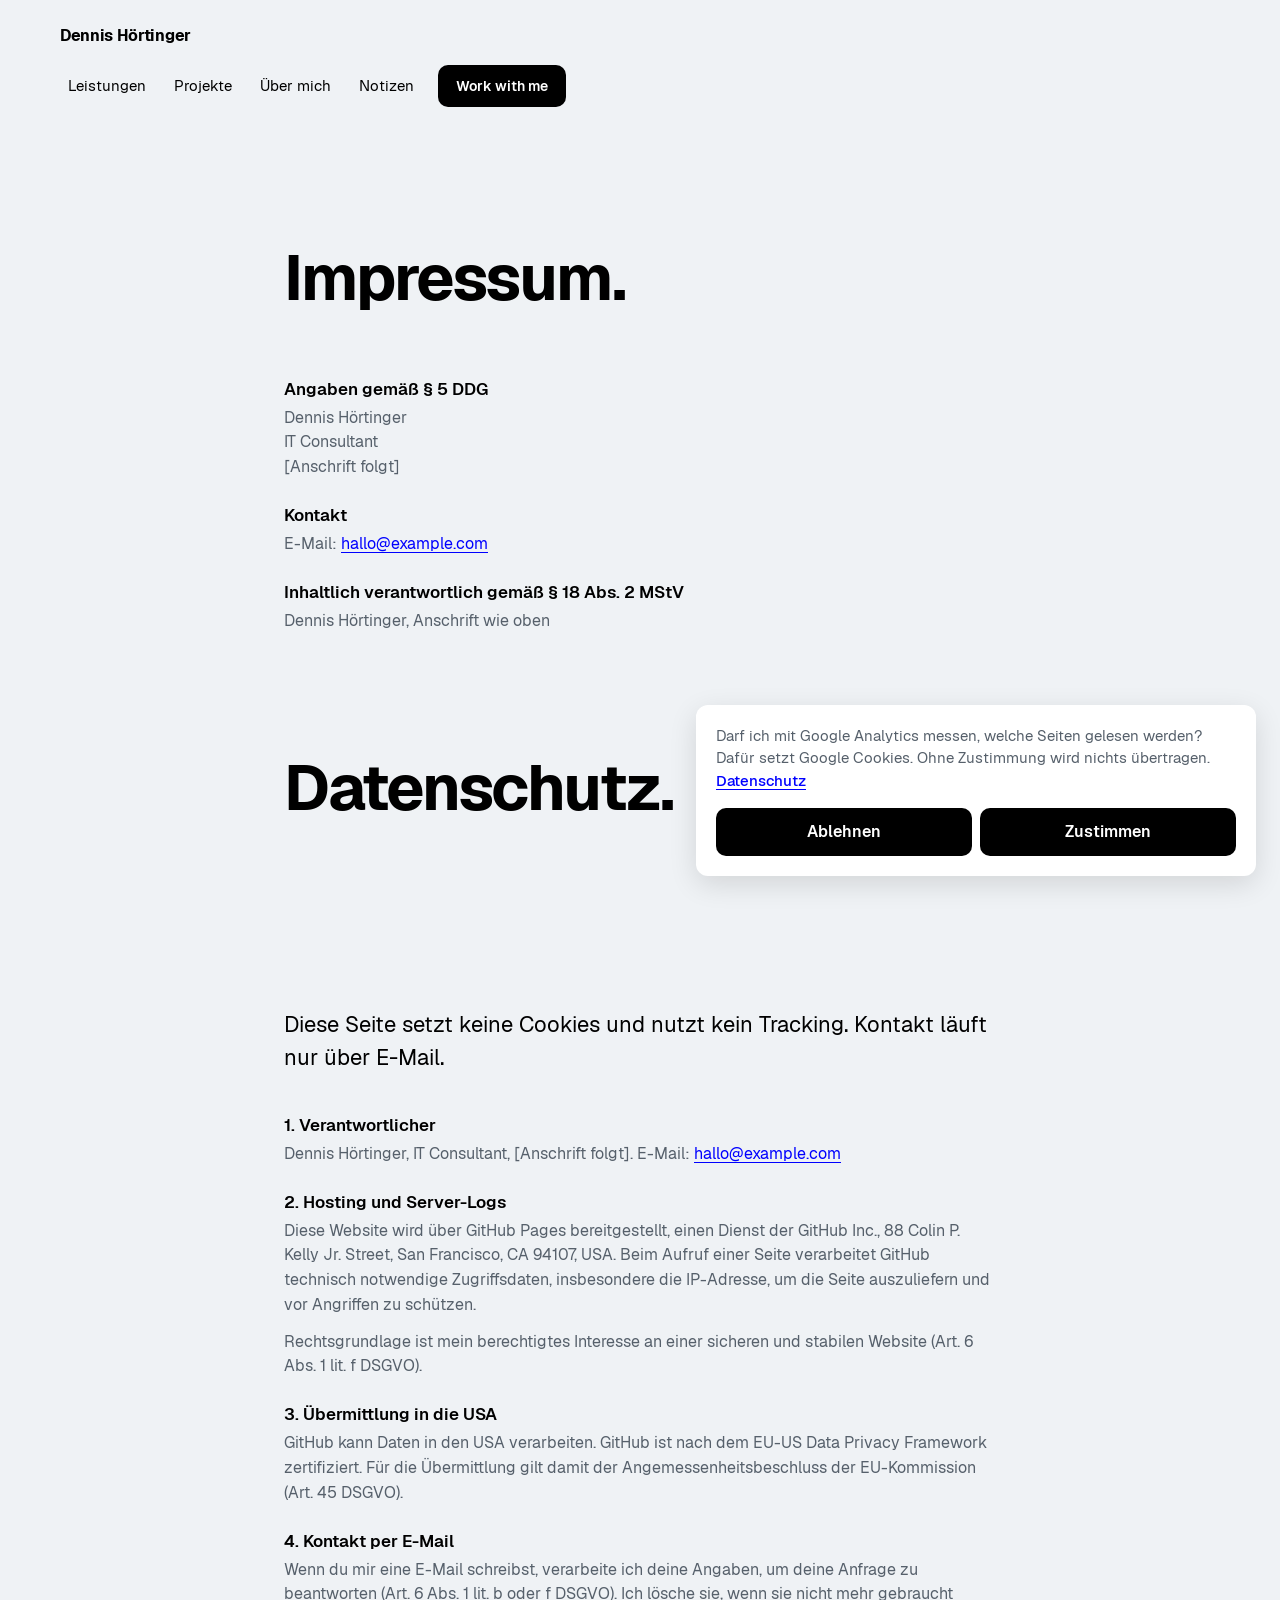
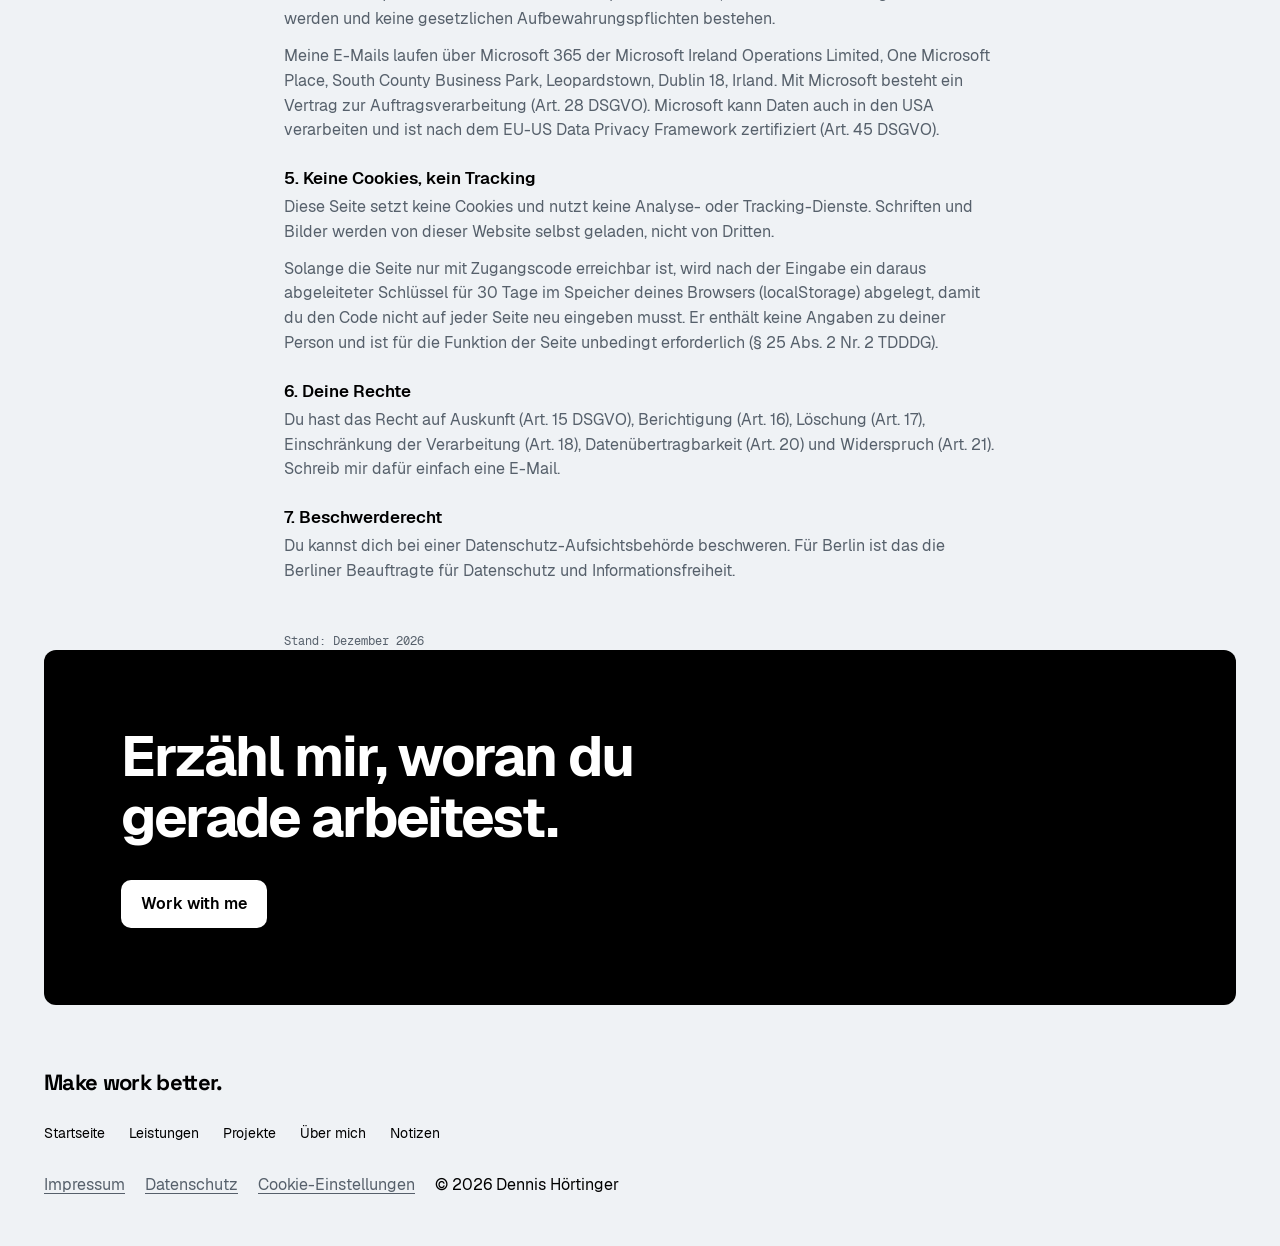
==== commit c46d7dc6: "Rückrollen: Versionsparameter an CSS/JS gegen Cache-Mischung Co-Authored-By: Claude Opus 5.5 <norepl" ====
--- a/impressum/index.html
+++ b/impressum/index.html
@@ -7,39 +7,37 @@
   <meta name="description" content="Impressum und Datenschutzerklärung von Dennis Hörtinger, IT Consultant in Berlin.">
   <!-- Bis zum Livegang (frühestens 01.12.2026) nicht in Suchmaschinen aufnehmen. Zum Livegang diese Zeile löschen. -->
   <meta name="robots" content="noindex, nofollow">
-  <meta name="theme-color" content="#EFF2F5" media="(prefers-color-scheme: light)">
-  <meta name="theme-color" content="#0F1214" media="(prefers-color-scheme: dark)">
+  <meta name="theme-color" content="#F2F2F7" media="(prefers-color-scheme: light)">
+  <meta name="theme-color" content="#000000" media="(prefers-color-scheme: dark)">
   <meta property="og:type" content="website">
   <meta property="og:locale" content="de_DE">
   <meta property="og:title" content="Impressum und Datenschutz · Dennis Hörtinger">
   <meta property="og:description" content="Impressum und Datenschutzerklärung von Dennis Hörtinger, IT Consultant in Berlin.">
   <link rel="icon" href="../favicon.svg" type="image/svg+xml">
-  <link rel="preload" href="../assets/fonts/Geist-Regular.woff2" as="font" type="font/woff2" crossorigin>
-  <link rel="stylesheet" href="../assets/css/style.css">
+  <link rel="preload" href="../assets/fonts/Inter-Variable-Latin.woff2" as="font" type="font/woff2" crossorigin>
+  <link rel="stylesheet" href="../assets/css/style.css?v=alt-20261125">
   <script>document.documentElement.classList.add('js')</script>
-  <script src="../assets/js/main.js" defer></script>
+  <script src="../assets/js/main.js?v=alt-20261125" defer></script>
 </head>
 <body>
   <a href="#inhalt" class="skip-link">Zum Inhalt</a>
 
   <header class="nav">
-    <div class="nav-bar">
-      <a href="../" class="nav-name">Dennis Hörtinger</a>
-      <nav class="nav-links" aria-label="Hauptnavigation">
-        <a href="../leistungen/" class="nav-link">Leistungen</a>
-        <a href="../projekte/" class="nav-link">Projekte</a>
-        <a href="../ueber-mich/" class="nav-link">Über mich</a>
-        <a href="../notizen/" class="nav-link">Notizen</a>
-        <a href="mailto:info@hoertinger.de" class="btn btn-primary btn-cta nav-cta">Work with me</a>
-      </nav>
-      <button type="button" class="nav-burger" aria-label="Menü öffnen" aria-expanded="false" aria-controls="menu">Menü <svg width="18" height="8" viewBox="0 0 18 8" fill="none" stroke="currentColor" stroke-width="2" stroke-linecap="round" aria-hidden="true"><path d="M1 1 H17 M1 7 H17"/></svg></button>
-    </div>
+    <a href="../" class="nav-name">Dennis Hörtinger</a>
+    <nav class="nav-links" aria-label="Hauptnavigation">
+      <a href="../leistungen/" class="nav-link">Leistungen</a>
+      <a href="../projekte/" class="nav-link">Projekte</a>
+      <a href="../ueber-mich/" class="nav-link">Über mich</a>
+      <a href="../notizen/" class="nav-link">Notizen</a>
+      <a href="mailto:hallo@example.com" class="btn btn-primary nav-cta">Work with me</a>
+    </nav>
+    <button type="button" class="nav-burger" aria-label="Menü öffnen" aria-expanded="false" aria-controls="menu"><svg width="22" height="10" viewBox="0 0 22 10" fill="none" stroke="currentColor" stroke-width="1.8" stroke-linecap="round" aria-hidden="true"><path d="M1 1.5 H21 M1 8.5 H21"/></svg></button>
   </header>
 
   <div id="menu" class="menu" role="dialog" aria-modal="true" aria-label="Menü" aria-hidden="true" inert>
     <div class="menu-top">
       <a href="../" class="nav-name">Dennis Hörtinger</a>
-      <button type="button" class="menu-close" aria-label="Menü schließen">Schließen <svg width="14" height="14" viewBox="-7 -7 14 14" fill="none" stroke="currentColor" stroke-width="2" stroke-linecap="round" aria-hidden="true"><path d="M-5.5 -5.5 L5.5 5.5 M-5.5 5.5 L5.5 -5.5"/></svg></button>
+      <button type="button" class="menu-close" aria-label="Menü schließen"><svg width="18" height="18" viewBox="-9 -9 18 18" fill="none" stroke="currentColor" stroke-width="1.8" stroke-linecap="round" stroke-linejoin="round" aria-hidden="true"><path d="M-8 -8 L8 8 M-8 8 L8 -8"/></svg></button>
     </div>
     <nav class="menu-pages" aria-label="Seiten">
       <a href="../leistungen/" data-stagger style="--i:0">Leistungen</a>
@@ -47,56 +45,58 @@
       <a href="../ueber-mich/" data-stagger style="--i:2">Über mich</a>
       <a href="../notizen/" data-stagger style="--i:3">Notizen</a>
     </nav>
-    <a href="mailto:info@hoertinger.de" class="btn btn-primary btn-cta menu-cta" data-stagger style="--i:4">Work with me</a>
+    <a href="mailto:hallo@example.com" class="btn btn-primary menu-cta" data-stagger style="--i:4">Work with me</a>
     <div class="menu-proj">
-      <p class="menu-proj-label mono" data-stagger style="--i:6">Projekte</p>
-      <a href="../projekte/#hybrides-arbeiten" data-stagger style="--i:7"><div class="tile"><img src="../assets/logos/logo_grau_weiss.png" width="400" height="104" alt="" class="logo-grau" loading="lazy"></div><span class="menu-proj-title">Hybrides Arbeiten in der Cloud.</span><svg width="18" height="18" viewBox="-9 -9 18 18" fill="none" stroke="currentColor" stroke-width="1.7" stroke-linecap="round" stroke-linejoin="round" aria-hidden="true"><path d="M-7 0 H7 M1 -6 L7 0 L1 6"/></svg></a>
-      <a href="../projekte/#schulungskonzept" data-stagger style="--i:8"><div class="tile"><img src="../assets/logos/logo_grau_weiss.png" width="400" height="104" alt="" class="logo-grau" loading="lazy"></div><span class="menu-proj-title">Schulungskonzept für alle Teams.</span><svg width="18" height="18" viewBox="-9 -9 18 18" fill="none" stroke="currentColor" stroke-width="1.7" stroke-linecap="round" stroke-linejoin="round" aria-hidden="true"><path d="M-7 0 H7 M1 -6 L7 0 L1 6"/></svg></a>
-      <a href="../projekte/#digitalanalysen" data-stagger style="--i:9"><div class="tile"><img src="../assets/logos/logo_inspirationlabs_weiss.png" width="558" height="626" alt="" class="logo-inspirationlabs" loading="lazy"></div><span class="menu-proj-title">Digitalanalysen und Cloud-Migrationen.</span><svg width="18" height="18" viewBox="-9 -9 18 18" fill="none" stroke="currentColor" stroke-width="1.7" stroke-linecap="round" stroke-linejoin="round" aria-hidden="true"><path d="M-7 0 H7 M1 -6 L7 0 L1 6"/></svg></a>
+      <p class="menu-proj-label" data-stagger style="--i:5">Projekte</p>
+      <a href="../projekte/#hybrides-arbeiten" data-stagger style="--i:6"><div class="tile "><img src="../assets/logos/logo_grau_weiss.png" width="400" height="104" alt="" class="logo-grau" loading="lazy"></div><span class="menu-proj-title">Hybrides Arbeiten in der Cloud.</span><svg width="18" height="18" viewBox="-9 -9 18 18" fill="none" stroke="currentColor" stroke-width="1.8" stroke-linecap="round" stroke-linejoin="round" aria-hidden="true"><path d="M-7 0 H7 M1 -6 L7 0 L1 6"/></svg></a>
+      <a href="../projekte/#schulungskonzept" data-stagger style="--i:7"><div class="tile "><img src="../assets/logos/logo_grau_weiss.png" width="400" height="104" alt="" class="logo-grau" loading="lazy"></div><span class="menu-proj-title">Schulungskonzept für alle Teams.</span><svg width="18" height="18" viewBox="-9 -9 18 18" fill="none" stroke="currentColor" stroke-width="1.8" stroke-linecap="round" stroke-linejoin="round" aria-hidden="true"><path d="M-7 0 H7 M1 -6 L7 0 L1 6"/></svg></a>
+      <a href="../projekte/#digitalanalysen" data-stagger style="--i:8"><div class="tile "><img src="../assets/logos/logo_inspirationlabs_weiss.png" width="558" height="626" alt="" class="logo-inspirationlabs" loading="lazy"></div><span class="menu-proj-title">Digitalanalysen und Cloud-Migrationen.</span><svg width="18" height="18" viewBox="-9 -9 18 18" fill="none" stroke="currentColor" stroke-width="1.8" stroke-linecap="round" stroke-linejoin="round" aria-hidden="true"><path d="M-7 0 H7 M1 -6 L7 0 L1 6"/></svg></a>
     </div>
-    <p class="menu-legal mono"><a href="../impressum/">Impressum</a><a href="../impressum/#datenschutz">Datenschutz</a></p>
+    <p class="menu-legal"><a href="../impressum/">Impressum</a><a href="../impressum/#datenschutz">Datenschutz</a></p>
   </div>
 
   <main id="inhalt">
     <div class="page">
-      <!-- ENTWURF: vor dem Livegang rechtlich prüfen lassen. -->
+      <!-- ENTWURF: vor dem Livegang rechtlich prüfen lassen. Platzhalter: Anschrift und E-Mail. -->
       <div class="col-narrow legal">
         <section class="legal-block" aria-labelledby="impressum">
           <h1 id="impressum">Impressum.</h1>
-          <section><h2>Angaben gemäß § 5 DDG</h2><p>Dennis Hörtinger<br>IT Consultant<br>c/o goodies lab<br>Möckernstraße 68<br>10965 Berlin</p></section>
-          <section><h2>Kontakt</h2><p>E-Mail: <a href="mailto:info@hoertinger.de">info@hoertinger.de</a></p></section>
+          <section><h2>Angaben gemäß § 5 DDG</h2><p>Dennis Hörtinger<br>IT Consultant<br>[Anschrift folgt]</p></section>
+          <section><h2>Kontakt</h2><p>E-Mail: <a href="mailto:hallo@example.com">hallo@example.com</a></p></section>
           <section><h2>Inhaltlich verantwortlich gemäß § 18 Abs. 2 MStV</h2><p>Dennis Hörtinger, Anschrift wie oben</p></section>
-          <section><h2>Bildnachweis</h2><p>Porträt: Francesco Futterer</p></section>
         </section>
         <section class="legal-block" id="datenschutz" aria-labelledby="datenschutz-h">
           <h1 id="datenschutz-h">Datenschutz.</h1>
-          <p class="intro">Diese Seite nutzt Google Analytics nur, wenn du zustimmst. Ohne deine Zustimmung werden keine Cookies gesetzt und keine Daten an Google übertragen.</p>
-          <section><h2>1. Verantwortlicher</h2><p>Dennis Hörtinger, IT Consultant, c/o goodies lab, Möckernstraße 68, 10965 Berlin. E-Mail: <a href="mailto:info@hoertinger.de">info@hoertinger.de</a></p></section>
+          <p class="intro">Diese Seite setzt keine Cookies und nutzt kein Tracking. Kontakt läuft nur über E-Mail.</p>
+          <section><h2>1. Verantwortlicher</h2><p>Dennis Hörtinger, IT Consultant, [Anschrift folgt]. E-Mail: <a href="mailto:hallo@example.com">hallo@example.com</a></p></section>
           <section><h2>2. Hosting und Server-Logs</h2><p>Diese Website wird über GitHub Pages bereitgestellt, einen Dienst der GitHub Inc., 88 Colin P. Kelly Jr. Street, San Francisco, CA 94107, USA. Beim Aufruf einer Seite verarbeitet GitHub technisch notwendige Zugriffsdaten, insbesondere die IP-Adresse, um die Seite auszuliefern und vor Angriffen zu schützen.</p><p>Rechtsgrundlage ist mein berechtigtes Interesse an einer sicheren und stabilen Website (Art. 6 Abs. 1 lit. f DSGVO).</p></section>
           <section><h2>3. Übermittlung in die USA</h2><p>GitHub kann Daten in den USA verarbeiten. GitHub ist nach dem EU-US Data Privacy Framework zertifiziert. Für die Übermittlung gilt damit der Angemessenheitsbeschluss der EU-Kommission (Art. 45 DSGVO).</p></section>
           <section><h2>4. Kontakt per E-Mail</h2><p>Wenn du mir eine E-Mail schreibst, verarbeite ich deine Angaben, um deine Anfrage zu beantworten (Art. 6 Abs. 1 lit. b oder f DSGVO). Ich lösche sie, wenn sie nicht mehr gebraucht werden und keine gesetzlichen Aufbewahrungspflichten bestehen.</p><p>Meine E-Mails laufen über Microsoft 365 der Microsoft Ireland Operations Limited, One Microsoft Place, South County Business Park, Leopardstown, Dublin 18, Irland. Mit Microsoft besteht ein Vertrag zur Auftragsverarbeitung (Art. 28 DSGVO). Microsoft kann Daten auch in den USA verarbeiten und ist nach dem EU-US Data Privacy Framework zertifiziert (Art. 45 DSGVO).</p></section>
-          <section><h2>5. Webanalyse mit Google Analytics</h2><p>Wenn du im Hinweis unten auf der Seite „Zustimmen“ wählst, nutze ich Google Analytics 4, einen Dienst der Google Ireland Limited, Gordon House, Barrow Street, Dublin 4, Irland. So sehe ich, welche Seiten wie oft aufgerufen werden, über welche Wege Besucher kommen und mit welchen Geräten. Google setzt dazu Cookies und verarbeitet unter anderem gekürzte IP-Adressen, Geräte- und Browserdaten sowie die aufgerufenen Seiten.</p><p>Rechtsgrundlage ist deine Einwilligung (Art. 6 Abs. 1 lit. a DSGVO, § 25 Abs. 1 TDDDG). Ohne Zustimmung lädt Google Analytics nicht. Du kannst deine Entscheidung jederzeit über „Cookie-Einstellungen“ unten auf jeder Seite ändern oder widerrufen.</p><p>Mit Google besteht ein Vertrag zur Auftragsverarbeitung (Art. 28 DSGVO). Google kann Daten auch in den USA verarbeiten; Google LLC ist nach dem EU-US Data Privacy Framework zertifiziert (Art. 45 DSGVO). Die Daten werden nach 2 Monaten gelöscht. Google Signals ist abgeschaltet.</p></section>
-          <section><h2>6. Speicher in deinem Browser</h2><p>Deine Entscheidung zu Google Analytics speichere ich im Speicher deines Browsers (localStorage), damit der Hinweis nicht bei jedem Aufruf erscheint.</p><p>Solange die Seite nur mit Zugangscode erreichbar ist, wird nach der Eingabe ein daraus abgeleiteter Schlüssel für 30 Tage im localStorage abgelegt, damit du den Code nicht auf jeder Seite neu eingeben musst. Beides enthält keine Angaben zu deiner Person und ist für die Funktion der Seite unbedingt erforderlich (§ 25 Abs. 2 Nr. 2 TDDDG). Schriften und Bilder lädt diese Website selbst, nicht von Dritten.</p></section>
-          <section><h2>7. Deine Rechte</h2><p>Du hast das Recht auf Auskunft (Art. 15 DSGVO), Berichtigung (Art. 16), Löschung (Art. 17), Einschränkung der Verarbeitung (Art. 18), Datenübertragbarkeit (Art. 20) und Widerspruch (Art. 21). Schreib mir dafür einfach eine E-Mail.</p></section>
-          <section><h2>8. Beschwerderecht</h2><p>Du kannst dich bei einer Datenschutz-Aufsichtsbehörde beschweren. Für Berlin ist das die Berliner Beauftragte für Datenschutz und Informationsfreiheit.</p></section>
+          <section><h2>5. Keine Cookies, kein Tracking</h2><p>Diese Seite setzt keine Cookies und nutzt keine Analyse- oder Tracking-Dienste. Schriften und Bilder werden von dieser Website selbst geladen, nicht von Dritten.</p><p>Solange die Seite nur mit Zugangscode erreichbar ist, wird nach der Eingabe ein daraus abgeleiteter Schlüssel für 30 Tage im Speicher deines Browsers (localStorage) abgelegt, damit du den Code nicht auf jeder Seite neu eingeben musst. Er enthält keine Angaben zu deiner Person und ist für die Funktion der Seite unbedingt erforderlich (§ 25 Abs. 2 Nr. 2 TDDDG).</p></section>
+          <section><h2>6. Deine Rechte</h2><p>Du hast das Recht auf Auskunft (Art. 15 DSGVO), Berichtigung (Art. 16), Löschung (Art. 17), Einschränkung der Verarbeitung (Art. 18), Datenübertragbarkeit (Art. 20) und Widerspruch (Art. 21). Schreib mir dafür einfach eine E-Mail.</p></section>
+          <section><h2>7. Beschwerderecht</h2><p>Du kannst dich bei einer Datenschutz-Aufsichtsbehörde beschweren. Für Berlin ist das die Berliner Beauftragte für Datenschutz und Informationsfreiheit.</p></section>
           <p class="legal-note">Stand: Dezember 2026</p>
         </section>
       </div>
     </div>
-    <div class="shell contact-wrap">
+    <div class="shell">
       <section class="contact" aria-label="Kontakt" data-reveal>
         <h2>Erzähl mir, woran du gerade arbeitest.</h2>
-        <a href="mailto:info@hoertinger.de" class="btn btn-inv btn-cta">Work with me</a>
+        <a href="mailto:hallo@example.com" class="btn btn-inv">Work with me</a>
       </section>
     </div>
   </main>
 
   <footer class="footer">
-    <div class="footer-top">
-      <p class="footer-claim">make work better<span class="cursor" aria-hidden="true"></span></p>
-      <nav class="footer-nav" aria-label="Fußzeile"><a href="../">Startseite</a><a href="../leistungen/">Leistungen</a><a href="../projekte/">Projekte</a><a href="../ueber-mich/">Über mich</a><a href="../notizen/">Notizen</a></nav>
-    </div>
-    <p class="footer-legal mono"><a href="../impressum/">Impressum</a><a href="../impressum/#datenschutz">Datenschutz</a><span>© 2026 Dennis Hörtinger</span></p>
+    <p class="footer-claim">Make work better.</p>
+    <nav class="footer-nav" aria-label="Fußzeile">
+      <a href="../">Startseite</a>
+      <a href="../leistungen/">Leistungen</a>
+      <a href="../projekte/">Projekte</a>
+      <a href="../ueber-mich/">Über mich</a>
+      <a href="../notizen/">Notizen</a>
+    </nav>
+    <p class="footer-legal"><a href="../impressum/">Impressum</a><a href="../impressum/#datenschutz">Datenschutz</a><span>© 2026<span class="copy-long"> Dennis Hörtinger</span></span></p>
   </footer>
 </body>
 </html>
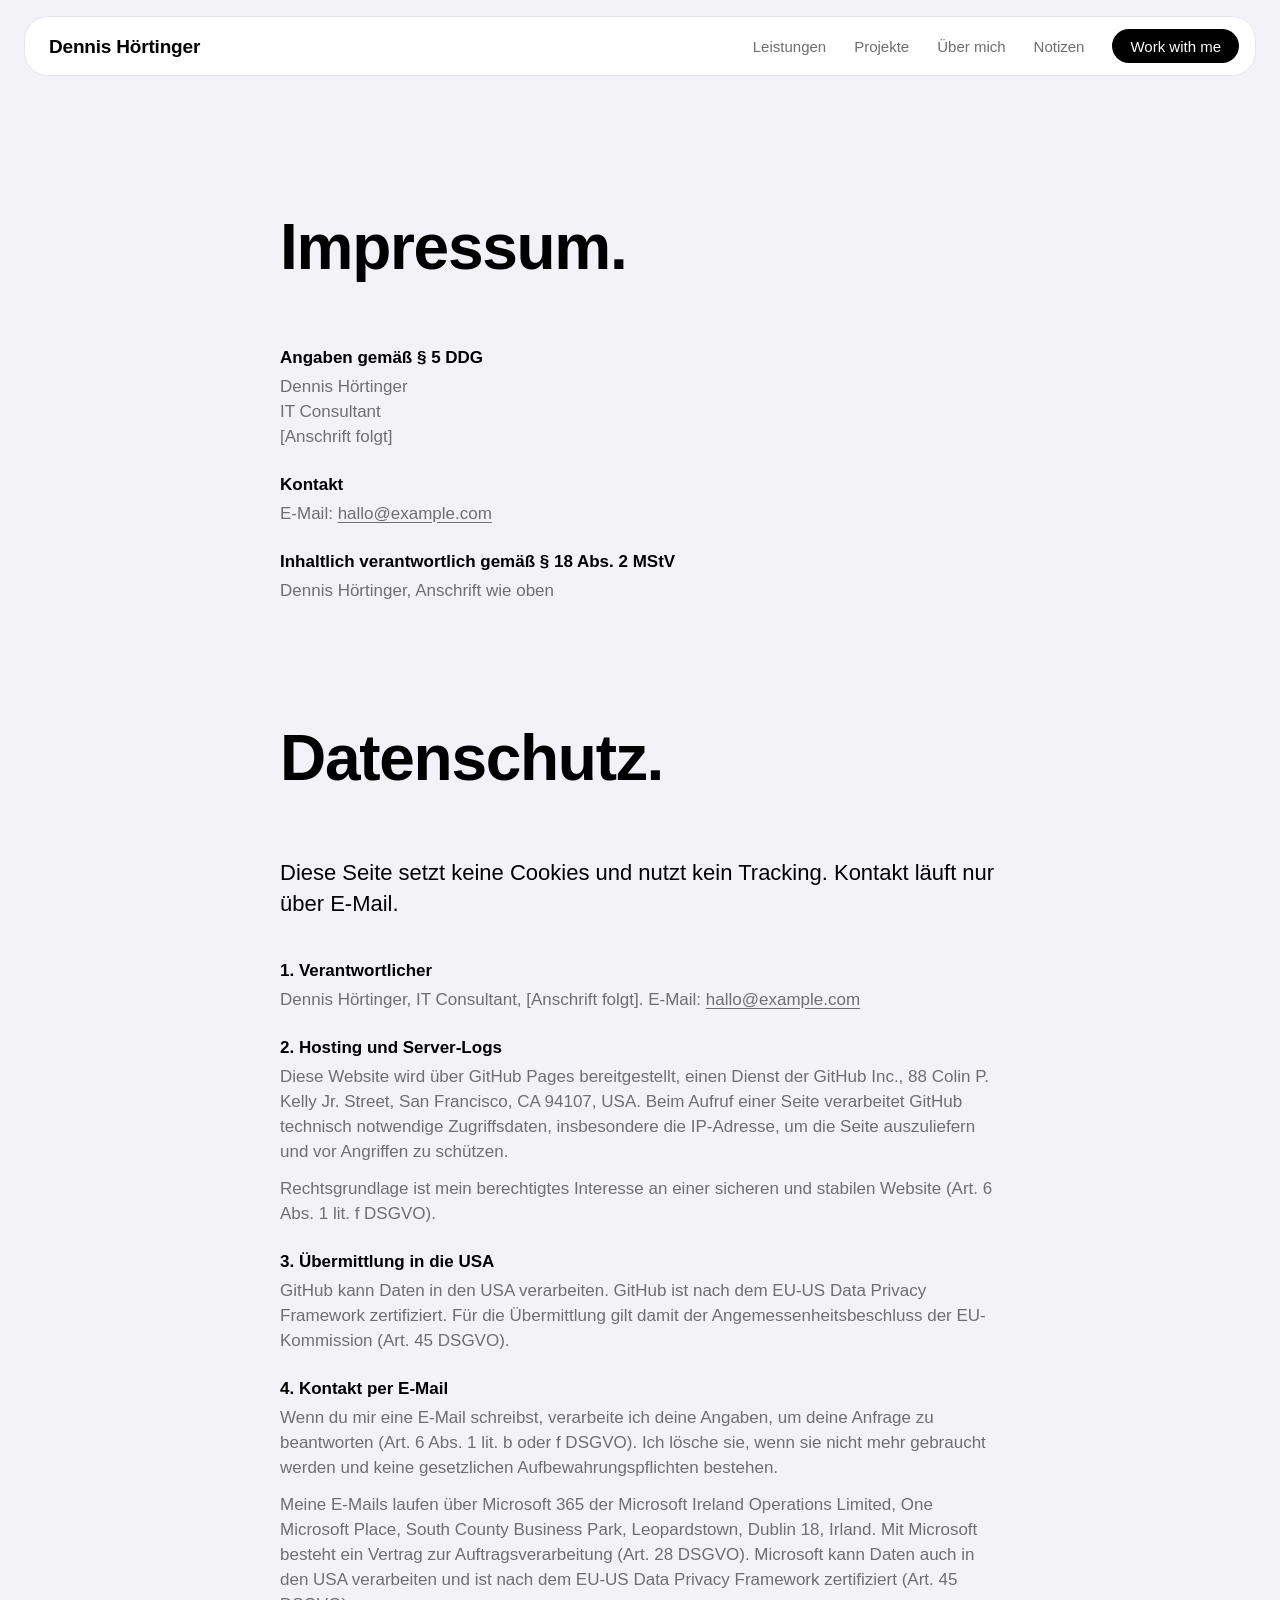
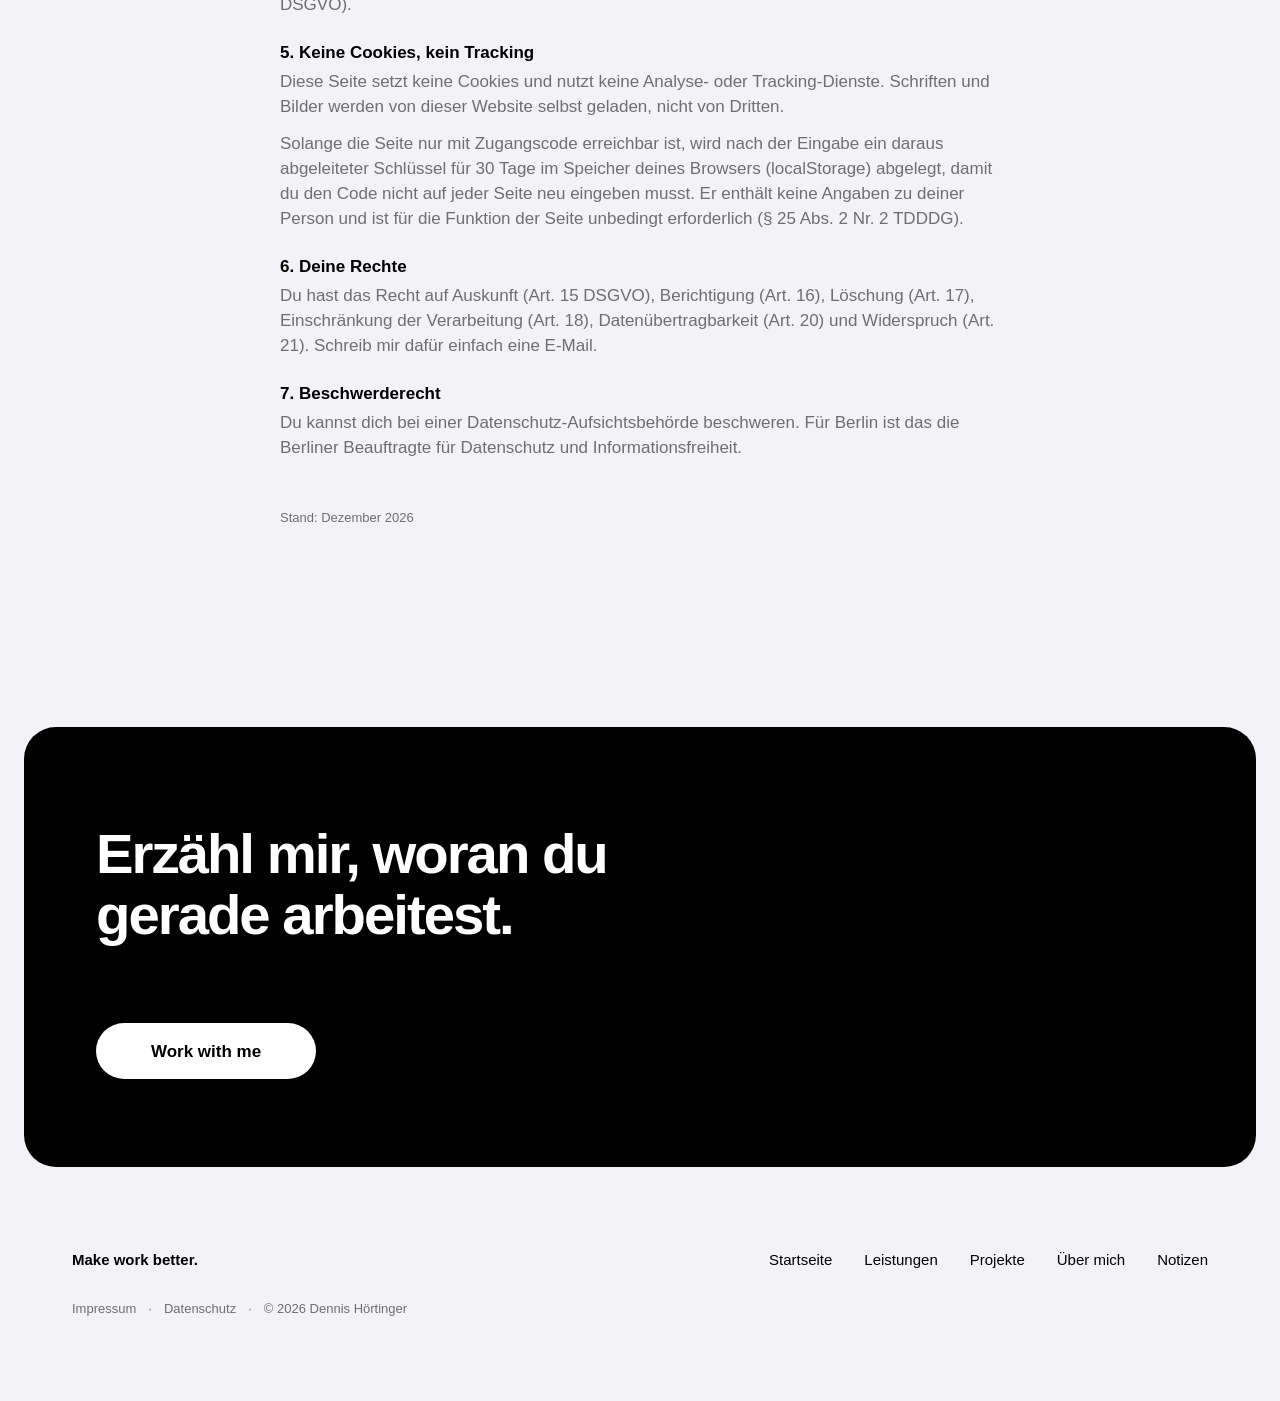
==== commit 299d6576: "Revert "Merge pull request #9 from dennishoertinger-consulting/claude/project-thread-p3z3mi" This re" ====
--- a/impressum/index.html
+++ b/impressum/index.html
@@ -15,9 +15,9 @@
   <meta property="og:description" content="Impressum und Datenschutzerklärung von Dennis Hörtinger, IT Consultant in Berlin.">
   <link rel="icon" href="../favicon.svg" type="image/svg+xml">
   <link rel="preload" href="../assets/fonts/Inter-Variable-Latin.woff2" as="font" type="font/woff2" crossorigin>
-  <link rel="stylesheet" href="../assets/css/style.css?v=alt-20261125">
+  <link rel="stylesheet" href="../assets/css/style.css">
   <script>document.documentElement.classList.add('js')</script>
-  <script src="../assets/js/main.js?v=alt-20261125" defer></script>
+  <script src="../assets/js/main.js" defer></script>
 </head>
 <body>
   <a href="#inhalt" class="skip-link">Zum Inhalt</a>
--- a/assets/css/style.css
+++ b/assets/css/style.css
@@ -1,73 +1,87 @@
+/* Schrift Inter, selbst gehostet (keine Anfrage an Dritte) */
+@font-face {
+  font-family: 'Inter';
+  src: url('../fonts/Inter-Variable-Latin.woff2') format('woff2');
+  font-weight: 100 900;
+  font-style: normal;
+  font-display: swap;
+}
+
 /* =========================================================
-   CI Dennis Hörtinger, Version 13 (Stand 25.11.2026)
-   Seitengrund Eisgrau, Inhalte auf weißen Kacheln.
-   Klein-Blau nur für Claim „better“, Unterstrich-Cursor und Links („Mehr“).
-   Schriften selbst gehostet, keine Anfrage an Dritte.
-   Light ist Standard, Night folgt der Systemeinstellung (prefers-color-scheme).
+   Design System „Make work better.“ (Stand 12.11.2026)
+   Quelle: design/Website_Design.svg
+   Light ist Standard, Night folgt der Systemeinstellung.
    ========================================================= */
 
-/* ---------- Schriften (SIL OFL 1.1, Lizenzen in assets/fonts/) ---------- */
-@font-face { font-family: 'Geist'; src: url('../fonts/Geist-Regular.woff2') format('woff2'); font-weight: 400; font-style: normal; font-display: swap; }
-@font-face { font-family: 'Geist'; src: url('../fonts/Geist-Medium.woff2') format('woff2'); font-weight: 500; font-style: normal; font-display: swap; }
-@font-face { font-family: 'Geist'; src: url('../fonts/Geist-SemiBold.woff2') format('woff2'); font-weight: 600; font-style: normal; font-display: swap; }
-@font-face { font-family: 'Geist'; src: url('../fonts/Geist-Bold.woff2') format('woff2'); font-weight: 700; font-style: normal; font-display: swap; }
-@font-face { font-family: 'Geist Mono'; src: url('../fonts/GeistMono-Regular.woff2') format('woff2'); font-weight: 400; font-style: normal; font-display: swap; }
-@font-face { font-family: 'Space Grotesk'; src: url('../fonts/SpaceGrotesk-Bold-Latin.woff2') format('woff2'); font-weight: 700; font-style: normal; font-display: swap; }
-
-/* ---------- Tokens ---------- */
 :root {
   color-scheme: light dark;
-
-  /* Farben */
-  --blau: #0000FF;         /* Klein-Blau: „better“, Unterstrich-Cursor, Links („Mehr“) */
-  --schwarz: #000000;      /* Text, primäre Buttons, Kontaktblock, Projekt-Kacheln */
-  --weiss: #FFFFFF;        /* Karten / Kacheln, Menüleiste */
-  --grund: #EFF2F5;        /* Eisgrau: Seitengrund; in weißen Karten für Tabs und Pfeil-Buttons */
-  --schiefer: #56606B;     /* Fließtext, Nebentexte */
-  --linie: #D9DEE4;        /* Trennlinien, Foto-Platzhalter */
-  --schiefer-night: #939BA4; /* Nebentext auf Schwarz */
-  --link: #0000FF;         /* Links („Mehr“); in Night weiß */
-  --kachel: #000000;       /* Logo- und Projekt-Kacheln, in beiden Modi schwarz */
-
-  /* Schrift */
-  --font: 'Geist', 'Helvetica Neue', Arial, sans-serif;            /* Titel 700, Text 400, Buttons/Tabs 600, Links 500 */
-  --font-marke: 'Space Grotesk', 'Geist', sans-serif;               /* nur Claim, 700 */
-  --font-mono: 'Geist Mono', ui-monospace, Menlo, monospace;        /* nur kleine Beschriftungen, 400 */
-
-  /* Form */
-  --r-karte: 12px;
-  --r-button: 10px;
-  --r-leiste: 16px;
-
-  /* Unterstrich-Cursor (relativ zur Schriftgröße des Elements) */
-  --cursor-w: 0.49em;
-  --cursor-h: 0.114em;
-  --cursor-y: -0.162em;
-  --cursor-gap-claim: 0.082em;
-
-  /* Abstände und Bewegung */
-  --wrap: 1240px;
-  --sec: 96px;
+  --bg: #f2f2f7;
+  --surface: #ffffff;
+  --surface2: #e5e5ea;
+  --label: #000000;
+  --label2: #6e6e73;
+  --label3: #aeaeb2;
+  --sep: #c6c6c8;
+  --inv-bg: #000000;
+  --inv-label: #ffffff;
+  --inv-btn-bg: #ffffff;
+  --inv-btn-fg: #000000;
+  --inv-btn-hover: #d1d1d6;
+  --primary-bg: #000000;
+  --primary-fg: #ffffff;
+  --primary-hover: #3a3a3c;
+  --bar-bg: #ffffff;
+  --bar-stroke: #e5e5ea;
+  --arrow-bg: #e5e5ea;
+  --arrow-hover: #d1d1d6;
+  --tile: #000000; /* Logo-Fläche frei stehend */
+  --tile-inset: #000000; /* Logo-Fläche in einer Karte */
+  --photo-ph: #d1d1d6;
+  --grad: linear-gradient(90deg, #0a6bb3 0%, #4fa3d9 100%);
+  --grad-photo: linear-gradient(90deg, #4c9ddb 0%, #94cbee 100%);
+  --shadow-hover: 0 12px 32px rgba(0, 0, 0, 0.1);
+
+  --r-m: 28px;
+  --r-d: 32px;
   --ease: cubic-bezier(0.22, 0.61, 0.36, 1);
   --t-hover: 200ms;
-}
-@media (min-width: 900px) {
-  :root {
-    --sec: 160px;
-  }
-}
-
-/* Night (Werte aus der CI): Flächen schwarz, Text weiß, Grund fast schwarz.
-   --weiss steht für „Fläche“, --schwarz für „Text/primär“; in Night tauschen beide.
-   Blau bleibt #0000FF, auf Schwarz nur groß (Claim) oder als Fläche (Cursor). Links dort weiß. */
+  --col: 980px;
+  --sec: 112px;
+  --font: 'Inter', -apple-system, BlinkMacSystemFont, 'Helvetica Neue', Arial, sans-serif;
+}
+
 @media (prefers-color-scheme: dark) {
   :root {
-    --grund: #0F1214;
-    --weiss: #000000;
-    --schwarz: #FFFFFF;
-    --schiefer: #939BA4;
-    --linie: #22272C;
-    --link: #FFFFFF;
+    --bg: #000000;
+    --surface: #1c1c1e;
+    --surface2: #2c2c2e;
+    --label: #ffffff;
+    --label2: #8e8e93;
+    --label3: #636366;
+    --sep: #38383a;
+    --inv-bg: #ffffff;
+    --inv-label: #000000;
+    --inv-btn-bg: #000000;
+    --inv-btn-fg: #ffffff;
+    --inv-btn-hover: #3a3a3c;
+    --primary-bg: #ffffff;
+    --primary-fg: #000000;
+    --primary-hover: #d1d1d6;
+    --bar-bg: #1c1c1e;
+    --bar-stroke: #2c2c2e;
+    --arrow-bg: #2c2c2e;
+    --arrow-hover: #3a3a3c;
+    --tile: #1c1c1e;
+    --tile-inset: #000000;
+    --photo-ph: #2c2c2e;
+    --grad: linear-gradient(90deg, #4c9ddb 0%, #94cbee 100%);
+    --shadow-hover: 0 12px 32px rgba(0, 0, 0, 0.5);
+  }
+}
+
+@media (min-width: 900px) {
+  :root {
+    --sec: 200px;
   }
 }
 
@@ -89,13 +103,14 @@
 }
 body {
   margin: 0;
-  background: var(--grund);
-  color: var(--schwarz);
+  background: var(--bg);
+  color: var(--label);
   font-family: var(--font);
-  font-size: 16px;
-  line-height: 1.55;
+  font-size: 17px;
+  line-height: 25px;
   -webkit-font-smoothing: antialiased;
   -moz-osx-font-smoothing: grayscale;
+  font-feature-settings: 'cv11', 'ss03';
 }
 h1,
 h2,
@@ -128,17 +143,10 @@
   display: block;
   max-width: 100%;
 }
-b,
-strong {
-  font-weight: 700;
-}
 :focus-visible {
-  outline: 2px solid var(--schwarz);
+  outline: 2px solid #0a84ff;
   outline-offset: 3px;
-  border-radius: 4px;
-}
-.contact :focus-visible {
-  outline-color: var(--weiss);
+  border-radius: 8px;
 }
 .sr-only {
   position: absolute;
@@ -156,158 +164,104 @@
   left: 16px;
   top: -100px;
   z-index: 100;
-  background: var(--schwarz);
-  color: var(--weiss);
-  padding: 12px 16px;
-  border-radius: var(--r-button);
-  font-weight: 600;
+  background: var(--primary-bg);
+  color: var(--primary-fg);
+  padding: 10px 16px;
+  border-radius: 999px;
 }
 .skip-link:focus {
   top: 16px;
-}
-
-/* ---------- Unterstrich-Cursor ---------- */
-.cursor {
-  display: inline-block;
-  width: var(--cursor-w);
-  height: var(--cursor-h);
-  margin-left: var(--cursor-gap-claim);
-  vertical-align: var(--cursor-y);
-  background: var(--blau);
-}
-/* Blinkt dauerhaft (Entscheidung Dennis, 25.11.2026); bei „Bewegung reduzieren“ steht er */
-.cursor.is-blinking {
-  animation: cursor-blink 1.06s steps(1) infinite;
-}
-@keyframes cursor-blink {
-  50% {
-    opacity: 0;
-  }
 }
 
 /* ---------- Typografie ---------- */
 .h-page {
   font-size: 40px;
-  line-height: 1.1;
+  line-height: 44px;
   font-weight: 700;
-  letter-spacing: -0.03em;
+  letter-spacing: -0.02em;
 }
 .h-sec {
-  font-size: 28px;
-  line-height: 1.1;
+  font-size: 26px;
+  line-height: 31px;
   font-weight: 700;
-  letter-spacing: -0.03em;
-  max-width: 20ch;
+  letter-spacing: -0.02em;
 }
 .lead {
   font-size: 19px;
-  line-height: 1.5;
-  color: var(--schiefer);
+  line-height: 28px;
+  color: var(--label2);
 }
 .body {
   font-size: 17px;
-  line-height: 1.55;
-  color: var(--schiefer);
+  line-height: 25px;
+  color: var(--label2);
 }
 .small {
   font-size: 15px;
-  line-height: 1.45;
-  color: var(--schiefer);
+  line-height: 21px;
+  color: var(--label2);
 }
 .rich {
-  color: var(--schiefer);
+  color: var(--label2);
+  font-weight: 500;
 }
 .rich b {
-  color: var(--schwarz);
-}
-.mono {
-  font-family: var(--font-mono);
-  font-size: 12px;
-  font-weight: 400;
-  color: var(--schiefer);
+  color: var(--label);
+  font-weight: 600;
+}
+.grad-text {
+  background: var(--grad);
+  -webkit-background-clip: text;
+  background-clip: text;
+  color: transparent;
+  -webkit-box-decoration-break: clone;
+  box-decoration-break: clone;
 }
 @media (min-width: 900px) {
   .h-page {
     font-size: clamp(56px, 5vw, 72px);
-    line-height: 1.04;
+    line-height: 1.08;
+    font-weight: 800;
   }
   .h-sec {
-    font-size: clamp(32px, 4vw, 48px);
+    font-size: 40px;
+    line-height: 48px;
   }
   .lead {
     font-size: 22px;
-  }
-}
-
-/* Abschnittsüberschrift tippt sich (Aufbau per JS, Platz ist vorher reserviert) */
-.type-wrap {
-  position: relative;
-  display: block;
-}
-.type-ghost {
-  visibility: hidden;
-}
-.type-live {
-  position: absolute;
-  left: 0;
-  top: 0;
-  right: 0;
-}
-.type-live .cursor {
-  margin-left: 0.08em;
-}
-
-/* ---------- Link „Mehr“ ---------- */
-.more-link {
-  display: inline-flex;
-  align-items: center;
-  min-height: 44px;
-  color: var(--link);
-  font-size: 16px;
-  font-weight: 500;
-  text-decoration: underline;
-  text-underline-offset: 4px;
-  text-decoration-thickness: 1.5px;
-  transition: color var(--t-hover) var(--ease);
-}
-@media (hover: hover) {
-  .more-link:hover {
-    color: var(--schwarz);
+    line-height: 31px;
   }
 }
 
 /* ---------- Layout ---------- */
 .page {
-  padding-top: 0;
-}
-/* Kacheln: mobil 12 px Rand, Desktop 24 px */
+  padding-top: 90px;
+}
+@media (min-width: 900px) {
+  .page {
+    padding-top: 92px;
+  }
+}
 .shell {
   width: 100%;
-  max-width: var(--wrap);
+  max-width: 1440px;
   margin: 0 auto;
-  padding: 0 12px;
-}
-/* Freier Text: 24 px Rand */
-.shell-text {
-  width: 100%;
-  max-width: var(--wrap);
-  margin: 0 auto;
-  padding: 0 24px;
+  padding: 0 16px;
 }
 .inner {
-  padding: 0 12px;
+  padding: 0 20px;
 }
 .col {
   width: 100%;
-  max-width: 1020px;
+  max-width: calc(var(--col) + 40px);
   margin: 0 auto;
-  padding: 0 12px;
+  padding: 0 20px;
 }
 .col-narrow {
   width: 100%;
   max-width: 760px;
   margin: 0 auto;
-  padding: 0 24px;
+  padding: 0 20px;
 }
 .sec {
   margin-top: var(--sec);
@@ -316,8 +270,7 @@
   text-align: center;
 }
 @media (min-width: 900px) {
-  .shell,
-  .col {
+  .shell {
     padding: 0 24px;
   }
   .inner {
@@ -326,10 +279,6 @@
   .center-d {
     text-align: center;
   }
-  .h-sec.center-d {
-    margin-left: auto;
-    margin-right: auto;
-  }
 }
 .only-m {
   display: block;
@@ -348,8 +297,22 @@
 
 /* ---------- Karten ---------- */
 .card {
-  background: var(--weiss);
-  border-radius: var(--r-karte);
+  background: var(--surface);
+  border-radius: var(--r-m);
+}
+@media (min-width: 900px) {
+  .card {
+    border-radius: var(--r-d);
+  }
+}
+@media (hover: hover) and (min-width: 900px) {
+  .card-hover {
+    transition: transform var(--t-hover) var(--ease), box-shadow var(--t-hover) var(--ease);
+  }
+  .card-hover:hover {
+    transform: translateY(-4px);
+    box-shadow: var(--shadow-hover);
+  }
 }
 
 /* ---------- Buttons ---------- */
@@ -357,89 +320,91 @@
   display: inline-flex;
   align-items: center;
   justify-content: center;
-  min-height: 48px;
-  padding: 0 20px;
-  border-radius: var(--r-button);
-  font-size: 16px;
+  height: 48px;
+  padding: 0 24px;
+  border-radius: 999px;
+  font-size: 17px;
   font-weight: 600;
   white-space: nowrap;
+  transition: background-color var(--t-hover) var(--ease), color var(--t-hover) var(--ease),
+    border-color var(--t-hover) var(--ease);
 }
 .btn-primary {
-  background: var(--schwarz);
-  color: var(--weiss);
+  background: var(--primary-bg);
+  color: var(--primary-fg);
 }
 .btn-inv {
-  background: var(--weiss);
-  color: var(--schwarz);
-}
-/* „Work with me“: blauer Unterstrich bei Hover, Fokus, Antippen */
-.btn-cta::after {
-  content: '';
-  display: inline-block;
-  width: var(--cursor-w);
-  height: var(--cursor-h);
-  margin-left: 0.08em;
-  vertical-align: var(--cursor-y);
-  background: var(--blau);
-  opacity: 0;
-  transition: opacity 0.15s;
-}
-.btn-cta:hover::after,
-.btn-cta:active::after,
-.btn-cta:focus-visible::after {
-  opacity: 1;
-}
-
-/* ---------- Menüleiste ---------- */
+  background: var(--inv-btn-bg);
+  color: var(--inv-btn-fg);
+}
+.btn-photo {
+  border: 1.5px solid #fff;
+  color: #fff;
+  font-weight: 400;
+}
+.btn-white {
+  background: #fff;
+  color: #000;
+}
+@media (hover: hover) {
+  .btn-primary:hover {
+    background: var(--primary-hover);
+  }
+  .btn-inv:hover {
+    background: var(--inv-btn-hover);
+  }
+  .btn-photo:hover {
+    background: rgba(255, 255, 255, 0.16);
+  }
+  .btn-white:hover {
+    background: #e5e5ea;
+  }
+}
+
+/* ---------- Navigation ---------- */
 .nav {
-  position: sticky;
-  top: 0;
+  position: fixed;
   z-index: 50;
-  max-width: var(--wrap);
+  top: 20px;
+  left: 9px;
+  right: 9px;
+  height: 54px;
+  max-width: 1392px;
   margin: 0 auto;
-  padding: 12px;
-}
-.nav-bar {
   display: flex;
   align-items: center;
   justify-content: space-between;
-  gap: 8px;
-  padding: 4px;
-  background: var(--weiss);
-  border-radius: var(--r-leiste);
-  box-shadow: 0 8px 28px rgba(0, 0, 0, 0);
-  transition: box-shadow 0.25s;
-}
-.nav.is-scrolled .nav-bar {
-  box-shadow: 0 8px 28px rgba(0, 0, 0, 0.08);
+  padding: 0 14px;
+  background: var(--bar-bg);
+  border: 1px solid var(--bar-stroke);
+  border-radius: 22px;
 }
 .nav-name {
-  display: flex;
-  align-items: center;
-  height: 48px;
-  padding: 0 16px;
-  border-radius: var(--r-button);
-  font-size: 16px;
-  font-weight: 700;
-  letter-spacing: -0.02em;
+  font-size: 17px;
+  font-weight: 600;
+  letter-spacing: -0.01em;
 }
 .nav-links {
   display: none;
 }
-.nav-burger,
-.menu-close {
-  display: flex;
-  align-items: center;
-  gap: 10px;
-  height: 48px;
-  padding: 0 16px;
-  border-radius: var(--r-button);
-  font-size: 15px;
-  font-weight: 600;
+.nav-burger {
+  width: 44px;
+  height: 44px;
+  margin-right: -6px;
+  display: grid;
+  place-items: center;
 }
 @media (min-width: 900px) {
   .nav {
-    padding: 12px 24px;
+    top: 16px;
+    left: 24px;
+    right: 24px;
+    height: 60px;
+    padding: 0 16px 0 24px;
+    border-radius: 24px;
+  }
+  .nav-name {
+    font-size: 19px;
   }
   .nav-burger {
     display: none;
@@ -447,30 +412,22 @@
   .nav-links {
     display: flex;
     align-items: center;
-    gap: 4px;
-    padding: 4px 4px 4px 12px;
+    gap: 28px;
+  }
+  .nav-links a.nav-link {
     font-size: 15px;
-  }
-  .nav-links a.nav-link {
-    padding: 10px 12px;
+    color: var(--label2);
     transition: color var(--t-hover) var(--ease);
   }
+  .nav-links a.nav-link:hover,
   .nav-links a.nav-link[aria-current='page'] {
-    text-decoration: underline;
-    text-underline-offset: 4px;
-    text-decoration-thickness: 1.5px;
+    color: var(--label);
   }
   .nav-cta {
-    margin-left: 8px;
-    min-height: 0;
-    padding: 12px 18px;
-    font-size: 14px;
-    line-height: 1.3;
-  }
-}
-@media (hover: hover) {
-  .nav-links a.nav-link:hover {
-    color: var(--link);
+    height: 34px;
+    padding: 0 18px;
+    font-size: 15px;
+    font-weight: 500;
   }
 }
 
@@ -479,56 +436,64 @@
   position: fixed;
   inset: 0;
   z-index: 60;
-  background: var(--weiss);
+  background: var(--surface);
   display: flex;
   flex-direction: column;
-  padding: 12px 12px 32px;
+  padding: 20px 24px 28px;
   overflow-y: auto;
   opacity: 0;
   visibility: hidden;
   transition: opacity 250ms var(--ease), visibility 0s linear 250ms;
 }
+@media (prefers-color-scheme: dark) {
+  .menu {
+    background: #000;
+  }
+}
 .menu.is-open {
   opacity: 1;
   visibility: visible;
   transition: opacity 250ms var(--ease), visibility 0s;
 }
-.menu > * {
-  flex-shrink: 0;
-}
 .menu-top {
   display: flex;
   align-items: center;
   justify-content: space-between;
-  padding: 4px;
-}
-.menu-top .nav-name,
+  height: 54px;
+  margin: 0 -1px;
+}
 .menu-close {
-  background: var(--grund);
+  width: 44px;
+  height: 44px;
+  display: grid;
+  place-items: center;
+  margin-right: -14px;
 }
 .menu-pages {
-  margin-top: 32px;
-  padding: 0 16px;
+  margin-top: 76px;
   display: flex;
   flex-direction: column;
-  align-items: flex-start;
+  align-items: center;
+  gap: 8px;
 }
 .menu-pages a {
-  font-family: var(--font-marke);
   font-size: 40px;
-  line-height: 1.25;
+  line-height: 48px;
   font-weight: 700;
-  letter-spacing: -0.04em;
+  letter-spacing: -0.02em;
 }
 .menu-cta {
-  display: flex;
-  margin: 40px 4px 0;
+  margin: 32px auto 0;
+  width: 200px;
+  height: 52px;
 }
 .menu-proj {
-  margin-top: 48px;
-  padding: 0 16px;
+  margin-top: 56px;
 }
 .menu-proj-label {
+  font-size: 15px;
+  font-weight: 600;
+  color: var(--label2);
   margin-bottom: 12px;
 }
 .menu-proj a {
@@ -541,31 +506,30 @@
   width: 72px;
   height: 72px;
   flex: none;
-  border-radius: var(--r-button);
-}
-.menu-proj .tile .logo-grau {
-  width: 72%;
-}
-.menu-proj .tile .logo-inspirationlabs {
-  height: 50% !important;
+  border-radius: 16px;
+  background: var(--tile-inset);
+}
+@media (prefers-color-scheme: dark) {
+  .menu-proj .tile {
+    background: #1c1c1e;
+  }
 }
 .menu-proj-title {
   flex: 1;
   font-size: 17px;
-  line-height: 1.3;
+  line-height: 22px;
   font-weight: 600;
 }
 .menu-legal {
   margin-top: auto;
-  padding: 40px 16px 0;
-  display: flex;
-  gap: 20px;
-}
-.menu-legal a,
-.footer-legal a {
-  color: var(--schiefer);
-  text-decoration: underline;
-  text-underline-offset: 3px;
+  padding-top: 40px;
+  text-align: center;
+  font-size: 13px;
+  color: var(--label2);
+}
+.menu-legal a + a::before {
+  content: '·';
+  margin: 0 12px;
 }
 /* Einblenden der Menüpunkte */
 .menu [data-stagger] {
@@ -589,7 +553,7 @@
   position: relative;
   display: grid;
   place-items: center;
-  background: var(--kachel);
+  background: var(--tile);
   overflow: hidden;
 }
 .tile img {
@@ -610,7 +574,7 @@
 .photo {
   position: relative;
   overflow: hidden;
-  background: var(--linie);
+  background: var(--photo-ph);
 }
 .photo img {
   width: 100%;
@@ -622,537 +586,477 @@
   inset: 0;
   display: grid;
   place-items: center;
-  font-family: var(--font-mono);
-  font-size: 12px;
-  color: var(--schiefer);
-}
-
-/* ---------- Startseite: Claim ---------- */
-.claim {
-  font-family: var(--font-marke);
-  font-weight: 700;
-  letter-spacing: -0.04em;
-  line-height: 0.9;
-}
-.claim > span {
-  display: block;
-}
-.claim .claim-work {
-  margin-left: 0.02em;
-}
-.claim .claim-better {
-  margin-top: 0.08em;
-  color: var(--blau);
-  white-space: nowrap;
-}
-.claim .letter[hidden] {
-  display: none;
-}
-/* Bis das Tippen startet, ist „better“ ausgeblendet (nur mit JS und ohne „Bewegung reduzieren“) */
-@media (prefers-reduced-motion: no-preference) {
-  html.js .claim-typed:not(.is-ready) {
-    visibility: hidden;
-  }
+  font-size: 13px;
+  font-weight: 500;
+  color: var(--label2);
 }
 
 /* ---------- Startseite: Hero ---------- */
 .hero-m {
   position: relative;
-  height: 660px;
-  border-radius: var(--r-karte);
+  height: 540px;
+  border-radius: var(--r-m);
   overflow: hidden;
-  background: var(--linie);
-  display: flex;
-  flex-direction: column;
-  justify-content: flex-end;
-  padding: 24px 24px 32px;
+  background: linear-gradient(160deg, #48484a 0%, #1c1c1e 100%);
+  color: #fff;
 }
 .hero-m .photo {
   position: absolute;
   inset: 0;
-}
-.hero-m .photo img {
-  object-position: 50% 12%;
+  background: transparent;
+}
+.hero-m::after {
+  content: '';
+  position: absolute;
+  inset: 0;
+  background: linear-gradient(180deg, rgba(0, 0, 0, 0) 45%, rgba(0, 0, 0, 0.75) 100%);
+  pointer-events: none;
+}
+.hero-m-text {
+  position: absolute;
+  z-index: 1;
+  left: 16px;
+  right: 16px;
+  bottom: 20px;
+}
+.hero-kicker {
+  font-size: 15px;
+  font-weight: 500;
+}
+.hero-m .hero-kicker {
+  opacity: 0.85;
+  margin-left: 4px;
+}
+.claim {
+  font-weight: 700;
+  font-size: 72px;
+  line-height: 60.5px;
+  letter-spacing: -0.02em;
+  padding-bottom: 0.12em;
+  display: inline-block;
 }
 .hero-m .claim {
+  background: var(--grad-photo);
+  -webkit-background-clip: text;
+  background-clip: text;
+  color: transparent;
+  margin: 8px 0 22px;
+}
+.hero-m-btns {
+  display: grid;
+  grid-template-columns: 1fr 1fr;
+  gap: 8px;
+}
+.hero-m-btns .btn {
+  padding: 0 8px;
+}
+
+.hero-d {
+  display: grid;
+  grid-template-columns: 1fr 1fr;
+  gap: 8px;
+  height: min(780px, calc(100vh - 116px));
+  min-height: 600px;
+}
+.hero-d-text {
   position: relative;
-  font-size: 84px;
-}
-/* Mit Foto: „make work“ weiß auf dem dunklen unteren Bildteil */
-.hero-m.has-photo .claim {
-  color: #FFFFFF;
-}
-/* Night ohne Foto: dunkler Platzhalter, Claim weiß */
-@media (prefers-color-scheme: dark) {
-  .hero-m .claim {
-    color: #FFFFFF;
-  }
-}
-
-.hero-d {
-  display: flex;
-  flex-wrap: wrap;
-  gap: 12px;
-}
-.hero-d-text {
-  flex: 1 1 520px;
-  min-width: 0;
-  min-height: 800px;
-  padding: clamp(160px, 16vw, 240px) clamp(32px, 6vw, 80px) clamp(32px, 6vw, 80px);
+  padding: 64px;
   display: flex;
   flex-direction: column;
-  justify-content: flex-end;
-  gap: 48px;
+  justify-content: space-between;
+}
+.hero-d .hero-kicker {
+  color: var(--label2);
 }
 .hero-d .claim {
-  font-size: clamp(72px, 10vw, 152px);
+  font-size: clamp(88px, 8.9vw, 128px);
+  line-height: 0.845;
+}
+.hero-d .claim-wrap {
+  margin-top: auto;
+  margin-bottom: 48px;
 }
 .hero-d-lead {
+  max-width: 520px;
   font-size: 19px;
-  line-height: 1.5;
-  color: var(--schiefer);
-  max-width: 38ch;
+  line-height: 27px;
+  color: var(--label2);
 }
 .hero-d .photo {
-  flex: 1 1 420px;
-  min-height: 800px;
-  border-radius: var(--r-karte);
-}
-.hero-d .photo img {
+  border-radius: var(--r-d);
+  height: 100%;
+}
+
+/* ---------- Startseite: Intro ---------- */
+.intro-m h2 {
+  font-size: 24px;
+  line-height: 31px;
+  font-weight: 600;
+  letter-spacing: -0.01em;
+}
+.intro-m p {
+  margin-top: 16px;
+}
+.intro-m h2 + p {
+  margin-top: 28px;
+}
+.intro-d {
+  max-width: 900px;
+  margin: 0 auto;
+  text-align: center;
+}
+.intro-d p.big {
+  font-size: clamp(30px, 2.6vw, 36px);
+  line-height: 1.28;
+  font-weight: 600;
+  letter-spacing: -0.02em;
+}
+.intro-d p.small {
+  margin-top: 20px;
+  font-size: 19px;
+  line-height: 27px;
+}
+
+/* ---------- Switch (Wie ich arbeite) ---------- */
+.switch {
+  position: relative;
+  display: grid;
+  grid-template-columns: 1fr 1fr 1fr 40px;
+  height: 92px;
+  padding: 6px;
+  background: var(--surface);
+  border-radius: 28px;
+  margin-top: 24px;
+}
+.switch-indicator {
   position: absolute;
-  inset: 0;
-  object-position: 50% 20%;
-}
-
-/* ---------- Startseite: Einleitung ---------- */
-.intro {
-  display: flex;
-  flex-direction: column;
-  gap: 20px;
-  padding-top: 72px;
-}
-.intro-lead {
-  font-size: 26px;
-  line-height: 1.3;
-  font-weight: 700;
-  letter-spacing: -0.03em;
-}
-.intro-big {
-  display: none;
-}
-@media (min-width: 900px) {
-  .intro {
-    max-width: 880px;
-    padding-top: 120px;
-  }
-  .intro-lead,
-  .intro .body {
-    display: none;
-  }
-  .intro-big {
-    display: block;
-    font-size: clamp(24px, 2.6vw, 32px);
-    line-height: 1.35;
-    letter-spacing: -0.01em;
-  }
-}
-
-/* ---------- Startseite: Drei Schritte (Tabs) ---------- */
-.steps-card {
-  padding: 40px 20px;
-}
-.steps-inner {
-  display: flex;
-  flex-direction: column;
-  gap: 20px;
-}
-.switch {
-  display: flex;
-  gap: 4px;
-  padding: 4px;
-  background: var(--grund);
-  border-radius: var(--r-karte);
+  top: 6px;
+  bottom: 6px;
+  left: 6px;
+  width: calc((100% - 12px - 40px) / 3);
+  background: var(--primary-bg);
+  border-radius: 22px;
+  transform: translateX(calc(var(--sel, 0) * 100%));
+  transition: transform 350ms var(--ease);
 }
 .switch-tab {
-  flex: 1 1 0;
-  min-width: 0;
-  min-height: 76px;
+  position: relative;
+  z-index: 1;
   display: flex;
   flex-direction: column;
   align-items: center;
   justify-content: center;
-  gap: 6px;
-  border-radius: var(--r-button);
+  gap: 8px;
   font-size: 14px;
   font-weight: 600;
-  color: var(--schiefer);
-  transition: background-color 250ms var(--ease), color 250ms var(--ease);
+  color: var(--label2);
+  border-radius: 22px;
+  transition: color 250ms var(--ease);
 }
 .switch-tab[aria-selected='true'] {
-  background: var(--schwarz);
-  color: var(--weiss);
+  color: var(--primary-fg);
+}
+.switch-next {
+  display: grid;
+  place-items: center;
+  color: var(--label);
+  border-radius: 16px;
 }
 .switch-panel {
+  margin-top: 48px;
   display: grid;
 }
 .switch-panel > p.step {
   grid-area: 1 / 1;
-  font-size: 17px;
-  line-height: 1.55;
-}
-html.js .switch-panel > p.step {
+  font-size: 19px;
+  line-height: 27px;
   opacity: 0;
-  visibility: hidden;
-  transition: opacity 300ms var(--ease), visibility 0s linear 300ms;
-}
-html.js .switch-panel > p.step.is-active {
+  transform: translateY(6px);
+  transition: opacity 300ms var(--ease), transform 300ms var(--ease);
+  pointer-events: none;
+}
+.switch-panel > p.step.is-active {
   opacity: 1;
-  visibility: visible;
-  transition: opacity 300ms var(--ease), visibility 0s;
-}
-@media (min-width: 900px) {
-  .steps-card {
-    padding: clamp(48px, 6vw, 88px) clamp(28px, 5vw, 64px);
-  }
-  .steps-inner {
-    max-width: 832px;
-    margin: 0 auto;
-    gap: 28px;
+  transform: none;
+  pointer-events: auto;
+}
+.switch-hint {
+  margin-top: 12px;
+}
+@media (min-width: 900px) {
+  .switch-wrap {
+    text-align: center;
+  }
+  .switch-panel,
+  .switch-hint {
+    max-width: 700px;
+    margin-left: auto;
+    margin-right: auto;
+  }
+  .switch {
+    width: 640px;
+    height: 112px;
+    margin: 56px auto 0;
   }
   .switch-tab {
-    flex: 1 1 140px;
-    min-height: 80px;
-    font-size: 15px;
+    font-size: 17px;
+    gap: 10px;
+  }
+  .switch-panel {
+    margin-top: 64px;
   }
   .switch-panel > p.step {
-    font-size: 19px;
+    font-size: 22px;
+    line-height: 32px;
   }
 }
 
 /* ---------- Haltung ---------- */
 .haltung {
-  font-size: 52px;
-  line-height: 0.98;
+  font-size: 30px;
+  line-height: 38px;
   font-weight: 700;
-  letter-spacing: -0.045em;
+  letter-spacing: -0.02em;
 }
 @media (min-width: 900px) {
   .haltung {
-    font-size: clamp(56px, 9vw, 148px);
-  }
-}
-/* Kernsatz auf Unterseiten (kleiner, ohne Verlauf) */
-.statement {
-  font-size: 30px;
-  line-height: 1.2;
-  font-weight: 700;
-  letter-spacing: -0.03em;
-}
-@media (min-width: 900px) {
-  .statement {
     font-size: clamp(44px, 3.9vw, 56px);
-    line-height: 1.12;
-  }
-}
-
-/* ---------- Startseite: Zitate ---------- */
-.quotes-card {
-  padding: 40px 20px;
-  display: flex;
-  flex-direction: column;
-  gap: 28px;
-}
-.quote-stage {
-  display: grid;
+    line-height: 1.15;
+    text-align: center;
+  }
+}
+
+/* ---------- Zitate ---------- */
+.quotes {
+  display: grid;
+  gap: 12px;
+  margin-top: 32px;
 }
 .quote {
   display: flex;
   flex-direction: column;
-  gap: 24px;
-}
-html.js .quote {
-  grid-area: 1 / 1;
-}
-html.js .quote:not(.is-active) {
-  visibility: hidden;
-}
-html:not(.js) .quote + .quote {
-  margin-top: 40px;
+  padding: 28px;
 }
 .quote blockquote {
-  font-size: 24px;
-  line-height: 1.3;
-  font-weight: 400;
-  letter-spacing: -0.02em;
-  max-width: 30ch;
-}
-.caps {
-  text-transform: uppercase;
-}
-.quote-ctrl {
+  font-size: 18px;
+  line-height: 26px;
+  font-weight: 500;
+}
+.quote figcaption {
+  margin-top: auto;
+  padding-top: 24px;
   display: flex;
   align-items: center;
-  gap: 8px;
-}
-html:not(.js) .quote-ctrl {
+  gap: 12px;
+  font-size: 15px;
+  color: var(--label2);
+}
+.quote-logo {
+  display: flex;
+  align-items: center;
+  height: 33px;
+}
+.quote-logo img {
+  width: auto;
+}
+@media (min-width: 900px) {
+  .quotes {
+    grid-template-columns: repeat(3, 1fr);
+    gap: 16px;
+    margin-top: 48px;
+  }
+  .quote {
+    padding: 36px;
+    min-height: 100%;
+  }
+  .quote blockquote {
+    font-size: 19px;
+    line-height: 28px;
+  }
+}
+
+/* ---------- Karussell ---------- */
+.carousel {
+  margin-top: 28px;
+}
+.carousel-track {
+  display: flex;
+  gap: 16px;
+  overflow-x: auto;
+  scroll-snap-type: x mandatory;
+  scrollbar-width: none;
+  padding: 0 20px 8px;
+  scroll-padding: 0 20px;
+}
+.carousel-track::-webkit-scrollbar {
   display: none;
 }
-.icon-btn {
-  width: 48px;
-  height: 48px;
+.carousel-item {
+  flex: none;
+  width: 300px;
+  scroll-snap-align: start;
+}
+.carousel-item .tile {
+  width: 100%;
+  aspect-ratio: 1;
+  border-radius: var(--r-m);
+}
+.carousel-item p {
+  margin-top: 36px;
+  padding: 0 4px;
+  font-size: 17px;
+  line-height: 24px;
+}
+.carousel-arrows {
+  display: flex;
+  justify-content: flex-end;
+  gap: 12px;
+  margin-top: 24px;
+  padding: 0 20px;
+}
+.arrow {
+  width: 44px;
+  height: 44px;
+  border-radius: 50%;
+  background: var(--arrow-bg);
+  color: var(--label);
   display: grid;
   place-items: center;
-  border-radius: var(--r-button);
-  background: var(--grund);
-  color: var(--schwarz);
-}
-.quote-count {
-  margin-left: 8px;
-}
-@media (min-width: 900px) {
-  .quotes-card {
-    padding: clamp(48px, 6vw, 88px) clamp(28px, 5vw, 64px);
-    gap: 40px;
-  }
-  .quote blockquote {
-    font-size: clamp(28px, 3.2vw, 40px);
-  }
-}
-
-/* ---------- Startseite: Projekte ---------- */
-.proj-head {
-  display: flex;
-  flex-direction: column;
-  gap: 20px;
-}
-.proj-row {
-  display: flex;
-  gap: 12px;
-  overflow-x: auto;
-  margin: 0 -24px;
-  padding: 0 24px 8px;
-  scroll-snap-type: x proximity;
-  scroll-padding: 0 24px;
-}
-.proj {
-  flex: 0 0 280px;
-  display: flex;
-  flex-direction: column;
-  gap: 14px;
-  scroll-snap-align: start;
-}
-.proj-tile {
-  height: 220px;
-  background: var(--kachel);
-  border-radius: var(--r-karte);
-  padding: 20px;
+  transition: background-color var(--t-hover) var(--ease), color var(--t-hover) var(--ease);
+}
+.arrow:disabled {
+  color: var(--label3);
+  cursor: default;
+}
+@media (hover: hover) {
+  .arrow:not(:disabled):hover {
+    background: var(--arrow-hover);
+  }
+}
+@media (min-width: 900px) {
+  .carousel {
+    margin-top: 48px;
+  }
+  .carousel-track {
+    --edge: max(24px, calc((100vw - var(--col)) / 2));
+    padding: 8px var(--edge) 16px;
+    scroll-padding: 0 var(--edge);
+  }
+  .carousel-item {
+    width: 420px;
+  }
+  .carousel-item .tile {
+    border-radius: var(--r-d);
+  }
+  .carousel-item p {
+    margin-top: 44px;
+    font-size: 19px;
+    line-height: 27px;
+    padding-right: 20px;
+  }
+  .carousel-arrows {
+    justify-content: center;
+    margin-top: 32px;
+  }
+}
+
+/* ---------- Kontakt-Karte ---------- */
+.contact {
+  margin-top: var(--sec);
+  background: var(--inv-bg);
+  color: var(--inv-label);
+  border-radius: var(--r-m);
+  padding: 28px;
+  min-height: 236px;
   display: flex;
   flex-direction: column;
   justify-content: space-between;
-  align-items: flex-start;
-}
-.proj-tile img {
-  height: 24px;
-  width: auto;
-}
-.proj-tile img.logo-inspirationlabs {
-  height: 40px !important;
-}
-.proj-title {
-  color: #FFFFFF;
-  font-size: 22px;
+  gap: 32px;
+}
+.contact h2 {
+  font-size: 28px;
+  line-height: 34px;
   font-weight: 700;
-  letter-spacing: -0.025em;
-  line-height: 1.12;
-}
-.proj-text {
+  letter-spacing: -0.5px;
+  max-width: 300px;
+}
+.contact .btn {
+  height: 52px;
+  width: 100%;
+}
+@media (min-width: 900px) {
+  .contact {
+    border-radius: var(--r-d);
+    min-height: 440px;
+    padding: 96px 72px 88px;
+  }
+  .contact h2 {
+    font-size: clamp(48px, 4.4vw, 64px);
+    line-height: 1.09;
+    font-weight: 800;
+    letter-spacing: -2px;
+    max-width: 680px;
+  }
+  .contact .btn {
+    width: 220px;
+    height: 56px;
+  }
+}
+
+/* ---------- Footer ---------- */
+.footer {
+  padding: 64px 20px;
+}
+.footer-claim {
   font-size: 15px;
-  line-height: 1.55;
-  color: var(--schiefer);
-}
-@media (min-width: 900px) {
-  .proj-head {
-    gap: 32px;
-  }
-  .proj-row {
-    gap: 16px;
-    margin: 0;
-    padding: 0 0 8px;
-    scroll-padding: 0;
-  }
-  .proj {
-    flex-basis: 360px;
-  }
-  .proj-tile {
-    height: 300px;
-  }
-  .proj-title {
-    font-size: 26px;
-  }
-}
-
-/* ---------- Kontakt-Karte ---------- */
-.contact-wrap {
-  margin-top: var(--sec);
-}
-.contact-wrap.is-tight {
-  margin-top: 12px;
-}
-.contact {
-  background: var(--schwarz);
-  color: var(--weiss);
-  border-radius: var(--r-karte);
-  padding: 40px 24px 24px;
+  font-weight: 600;
+}
+.footer-nav {
+  margin-top: 24px;
   display: flex;
   flex-direction: column;
-  gap: 32px;
-}
-.contact h2 {
-  font-size: 34px;
-  line-height: 1.08;
-  font-weight: 700;
-  letter-spacing: -0.035em;
-  max-width: 14ch;
-}
-.contact .btn {
-  width: 100%;
-}
-@media (min-width: 900px) {
-  .contact-wrap.is-tight {
-    margin-top: 24px;
-  }
-  .contact {
-    padding: clamp(40px, 6vw, 80px);
-    align-items: flex-start;
-  }
-  .contact h2 {
-    font-size: clamp(32px, 4.4vw, 56px);
-  }
-  .contact .btn {
-    width: auto;
-  }
-}
-
-/* ---------- Footer ---------- */
-.footer {
-  max-width: var(--wrap);
-  margin: 0 auto;
-  padding: 56px 24px 40px;
-  display: flex;
-  flex-direction: column;
-  gap: 24px;
-}
-.footer-top {
-  display: flex;
-  flex-direction: column;
-  gap: 24px;
-}
-.footer-claim {
-  font-family: var(--font-marke);
-  font-size: 22px;
-  font-weight: 700;
-  letter-spacing: -0.03em;
-  line-height: 1.2;
-}
-.footer-nav {
-  display: grid;
-  grid-template-columns: repeat(2, minmax(0, 1fr));
-  gap: 4px 16px;
+  gap: 9px;
   font-size: 15px;
 }
-.footer-nav a {
-  min-height: 36px;
-  display: flex;
-  align-items: center;
+.footer-legal {
+  margin-top: 28px;
+  font-size: 13px;
+  color: var(--label2);
+}
+.footer-legal > * + *::before {
+  content: '·';
+  margin: 0 12px;
+}
+.footer a {
   transition: color var(--t-hover) var(--ease);
 }
-.footer-legal {
-  display: flex;
-  flex-wrap: wrap;
-  gap: 20px;
-}
 @media (hover: hover) {
-  .footer-nav a:hover {
-    color: var(--link);
-  }
-  .menu-legal a:hover,
   .footer-legal a:hover {
-    color: var(--schwarz);
+    color: var(--label);
   }
 }
 @media (min-width: 900px) {
   .footer {
-    padding: 64px 24px 48px;
-    gap: 28px;
-  }
-  .footer-top {
+    padding: 80px 72px;
+    display: grid;
+    grid-template-columns: 1fr auto;
+    row-gap: 24px;
+  }
+  .footer-nav {
+    margin-top: 0;
     flex-direction: row;
-    flex-wrap: wrap;
-    justify-content: space-between;
-    align-items: center;
-  }
-  .footer-nav {
-    display: flex;
-    flex-wrap: wrap;
-    gap: 24px;
-    font-size: 14px;
-  }
-  .footer-nav a {
-    min-height: 0;
-  }
-}
-
-/* ---------- Cookie-Hinweis (Google Analytics nur nach Zustimmung) ---------- */
-.consent {
-  position: fixed;
-  z-index: 70;
-  left: 12px;
-  right: 12px;
-  bottom: 12px;
-  max-width: 560px;
-  margin-left: auto;
-  padding: 20px;
-  background: var(--weiss);
-  color: var(--schwarz);
-  border-radius: var(--r-karte);
-  box-shadow: 0 8px 28px rgba(0, 0, 0, 0.12);
-  display: flex;
-  flex-direction: column;
-  gap: 16px;
-}
-.consent-text {
-  font-size: 15px;
-  line-height: 1.5;
-  color: var(--schiefer);
-}
-.consent-text a {
-  color: var(--link);
-  font-weight: 500;
-  text-decoration: underline;
-  text-underline-offset: 3px;
-}
-.consent-btns {
-  display: grid;
-  grid-template-columns: 1fr 1fr;
-  gap: 8px;
-}
-.consent-open {
-  font: inherit;
-  color: var(--schiefer);
-  text-decoration: underline;
-  text-underline-offset: 3px;
-}
-@media (min-width: 900px) {
-  .consent {
-    right: 24px;
-    bottom: 24px;
+    gap: 32px;
+  }
+  .footer-legal {
+    margin-top: 0;
+    grid-column: 1 / -1;
   }
 }
 
 /* ---------- Unterseiten: Einstieg ---------- */
 .subhero {
   display: grid;
-  gap: 12px;
+  gap: 8px;
 }
 .subhero-text {
   padding: 64px 24px 32px;
@@ -1160,10 +1064,11 @@
 .subhero-text .lead {
   margin-top: 40px;
   font-size: 17px;
+  line-height: 25px;
 }
 .subhero .photo {
   height: 380px;
-  border-radius: var(--r-karte);
+  border-radius: var(--r-m);
 }
 @media (min-width: 900px) {
   .subhero {
@@ -1179,16 +1084,18 @@
   .subhero-text .lead {
     margin-top: 32px;
     font-size: 19px;
+    line-height: 27px;
   }
   .subhero .photo {
     height: 100%;
+    border-radius: var(--r-d);
   }
 }
 
 /* ---------- Leistungen ---------- */
 .steps {
   display: grid;
-  gap: 12px;
+  gap: 16px;
 }
 .stepcard {
   padding: 24px;
@@ -1196,9 +1103,9 @@
 .stepcard h2 {
   margin-top: 28px;
   font-size: 26px;
-  line-height: 1.2;
+  line-height: 31px;
   font-weight: 700;
-  letter-spacing: -0.03em;
+  letter-spacing: -0.02em;
 }
 .stepcard .body {
   margin-top: 8px;
@@ -1207,16 +1114,16 @@
   margin-top: 20px;
 }
 .step-list li {
-  border-top: 1px solid var(--linie);
+  border-top: 0.75px solid var(--sep);
   padding: 12px 0;
   font-size: 16px;
-  line-height: 1.5;
+  line-height: 24px;
 }
 .step-result {
-  border-top: 1px solid var(--linie);
+  border-top: 0.75px solid var(--sep);
   padding-top: 20px;
   font-size: 17px;
-  line-height: 1.5;
+  line-height: 25px;
   font-weight: 600;
 }
 @media (min-width: 900px) {
@@ -1229,6 +1136,7 @@
   .stepcard h2 {
     margin-top: 40px;
     font-size: 32px;
+    line-height: 38px;
   }
   .stepcard .body {
     padding-right: 16px;
@@ -1249,7 +1157,7 @@
 /* ---------- Projekte ---------- */
 .projects {
   display: grid;
-  gap: 12px;
+  gap: 16px;
 }
 .projcard {
   padding: 8px;
@@ -1257,22 +1165,23 @@
 }
 .projcard .tile {
   height: 172px;
-  border-radius: var(--r-button);
+  border-radius: 22px;
+  background: var(--tile-inset);
 }
 .projcard-body {
   padding: 40px 16px 24px;
 }
 .projcard h2 {
   font-size: 24px;
-  line-height: 1.2;
+  line-height: 29px;
   font-weight: 700;
-  letter-spacing: -0.03em;
+  letter-spacing: -0.02em;
 }
 .projcard .caption {
   margin-top: 6px;
-  font-family: var(--font-mono);
-  font-size: 12px;
-  color: var(--schiefer);
+  font-size: 15px;
+  line-height: 20px;
+  color: var(--label2);
 }
 .projcard .parts {
   margin-top: 24px;
@@ -1281,7 +1190,7 @@
 }
 .projcard .parts p {
   font-size: 17px;
-  line-height: 1.5;
+  line-height: 25px;
 }
 @media (min-width: 900px) {
   .projcard {
@@ -1292,6 +1201,7 @@
   }
   .projcard .tile {
     height: auto;
+    border-radius: 24px;
   }
   .projcard .tile img.logo-grau {
     width: 38%;
@@ -1301,23 +1211,22 @@
   }
   .projcard h2 {
     font-size: 30px;
+    line-height: 36px;
   }
   .projcard .parts p {
     font-size: 18px;
+    line-height: 27px;
   }
 }
 
 /* ---------- Über mich ---------- */
 .about-hero {
   display: grid;
-  gap: 12px;
+  gap: 8px;
 }
 .about-hero .photo {
   height: 460px;
-  border-radius: var(--r-karte);
-}
-.about-card {
-  padding: 56px 24px 32px;
+  border-radius: var(--r-m);
 }
 .about-text {
   padding: 48px 4px 0;
@@ -1341,13 +1250,12 @@
 }
 .more-btn {
   margin-top: 20px;
-  min-height: 44px;
   display: inline-flex;
   align-items: center;
   gap: 6px;
-  font-size: 16px;
+  font-size: 17px;
   font-weight: 600;
-  color: var(--schwarz);
+  color: var(--label);
 }
 .more-btn svg {
   transition: transform 300ms var(--ease);
@@ -1372,14 +1280,14 @@
   top: 0;
   left: 20px;
   right: 0;
-  border-top: 1px solid var(--linie);
+  border-top: 0.75px solid var(--sep);
 }
 .cv .role {
   font-weight: 600;
 }
 .cv .meta {
   font-size: 15px;
-  color: var(--schiefer);
+  color: var(--label2);
 }
 .cv .when-d,
 .cv .org-d {
@@ -1393,13 +1301,10 @@
   .about-hero .card {
     padding: 104px 64px 64px;
   }
-  .about-card {
-    display: flex;
-    flex-direction: column;
-  }
   .about-hero .photo {
     height: auto;
     min-height: 640px;
+    border-radius: var(--r-d);
   }
   .about-text {
     padding: 0;
@@ -1420,22 +1325,17 @@
   .cv .meta {
     display: none;
   }
-  .cv .when-d {
-    display: block;
-    font-family: var(--font-mono);
-    font-size: 12px;
-    color: var(--schiefer);
-  }
+  .cv .when-d,
   .cv .org-d {
     display: block;
-    color: var(--schiefer);
+    color: var(--label2);
   }
 }
 
 /* ---------- Notizen ---------- */
 .articles {
   display: grid;
-  gap: 12px;
+  gap: 16px;
 }
 .articlecard {
   display: flex;
@@ -1444,16 +1344,16 @@
   min-height: 280px;
 }
 .articlecard .meta {
-  font-family: var(--font-mono);
-  font-size: 12px;
-  color: var(--schiefer);
+  font-size: 13px;
+  font-weight: 500;
+  color: var(--label2);
 }
 .articlecard h2 {
   margin-top: 28px;
   font-size: 24px;
-  line-height: 1.2;
+  line-height: 29px;
   font-weight: 700;
-  letter-spacing: -0.03em;
+  letter-spacing: -0.02em;
 }
 .articlecard .body {
   margin-top: 10px;
@@ -1474,32 +1374,30 @@
   .articlecard h2 {
     margin-top: 32px;
     font-size: 28px;
-  }
-}
-
-.page-article {
-  padding-top: 48px;
-}
+    line-height: 34px;
+  }
+}
+
 .article-head .kicker {
-  font-family: var(--font-mono);
-  font-size: 12px;
-  color: var(--schiefer);
+  font-size: 15px;
+  font-weight: 600;
+  color: var(--label2);
 }
 .article-head h1 {
   margin-top: 32px;
   font-size: 34px;
-  line-height: 1.15;
+  line-height: 40px;
   font-weight: 700;
-  letter-spacing: -0.03em;
+  letter-spacing: -0.02em;
 }
 .article-head .lead {
   margin-top: 16px;
 }
 .article-head .byline {
   margin-top: 16px;
-  font-family: var(--font-mono);
-  font-size: 12px;
-  color: var(--schiefer);
+  font-size: 13px;
+  font-weight: 500;
+  color: var(--label2);
 }
 .article-body {
   margin-top: 56px;
@@ -1508,14 +1406,14 @@
   margin-top: 40px;
   margin-bottom: 12px;
   font-size: 22px;
-  line-height: 1.25;
+  line-height: 28px;
   font-weight: 700;
   letter-spacing: -0.02em;
 }
 .article-body p {
   font-size: 19px;
-  line-height: 1.6;
-  color: var(--schwarz);
+  line-height: 30px;
+  color: var(--label);
 }
 .article-body p + p {
   margin-top: 20px;
@@ -1527,26 +1425,30 @@
 .textbar span {
   display: block;
   height: 10px;
-  background: var(--linie);
+  border-radius: 5px;
+  background: var(--surface2);
 }
 .textbar span:last-child {
   width: 62%;
 }
 @media (min-width: 900px) {
   .page-article {
-    padding-top: 160px;
+    padding-top: 212px;
   }
   .article-head h1 {
     margin-top: 48px;
     font-size: 56px;
-    line-height: 1.1;
+    line-height: 62px;
+    font-weight: 800;
   }
   .article-head .lead {
     margin-top: 24px;
     font-size: 24px;
+    line-height: 34px;
   }
   .article-head .byline {
     margin-top: 24px;
+    font-size: 15px;
   }
   .article-body {
     margin-top: 80px;
@@ -1555,6 +1457,7 @@
     margin-top: 48px;
     margin-bottom: 16px;
     font-size: 28px;
+    line-height: 34px;
   }
 }
 
@@ -1564,14 +1467,14 @@
 }
 .legal h1 {
   font-size: 40px;
-  line-height: 1.1;
+  line-height: 44px;
   font-weight: 700;
-  letter-spacing: -0.03em;
+  letter-spacing: -0.02em;
   margin-bottom: 44px;
 }
 .legal h2 {
   font-size: 17px;
-  line-height: 1.35;
+  line-height: 23px;
   font-weight: 600;
   margin-bottom: 5px;
 }
@@ -1580,20 +1483,19 @@
 }
 .legal p,
 .legal li {
-  color: var(--schiefer);
+  color: var(--label2);
 }
 .legal p + p {
   margin-top: 12px;
 }
 .legal a {
-  color: var(--link);
   text-decoration: underline;
   text-underline-offset: 3px;
 }
 .legal .intro {
   font-size: 19px;
-  line-height: 1.5;
-  color: var(--schwarz);
+  line-height: 28px;
+  color: var(--label);
   margin-bottom: 40px;
 }
 .legal-block + .legal-block {
@@ -1602,8 +1504,9 @@
 }
 .legal-note {
   margin-top: 48px;
-  font-family: var(--font-mono);
-  font-size: 12px;
+  font-size: 13px;
+  line-height: 19px;
+  color: var(--label3);
 }
 @media (min-width: 900px) {
   .legal {
@@ -1611,10 +1514,13 @@
   }
   .legal h1 {
     font-size: 64px;
+    line-height: 70px;
+    font-weight: 800;
     margin-bottom: 64px;
   }
   .legal .intro {
     font-size: 22px;
+    line-height: 31px;
   }
   .legal-block + .legal-block {
     margin-top: 120px;
@@ -1623,19 +1529,19 @@
 
 /* ---------- 404 ---------- */
 .nf {
-  padding-top: 120px;
+  padding-top: 160px;
 }
 .nf .code {
-  font-family: var(--font-mono);
-  font-size: 12px;
-  color: var(--schiefer);
+  font-size: 15px;
+  font-weight: 600;
+  color: var(--label2);
 }
 .nf h1 {
   margin-top: 32px;
   font-size: 40px;
-  line-height: 1.15;
+  line-height: 46px;
   font-weight: 700;
-  letter-spacing: -0.03em;
+  letter-spacing: -0.02em;
 }
 .nf p {
   margin-top: 8px;
@@ -1643,50 +1549,29 @@
 .nf .btn {
   margin-top: 24px;
   width: 100%;
+  height: 52px;
 }
 @media (min-width: 900px) {
   .nf {
-    padding-top: 200px;
+    padding-top: 220px;
     text-align: center;
   }
+  .nf .code {
+    font-size: 17px;
+  }
   .nf h1 {
-    margin-top: 48px;
+    margin-top: 64px;
     font-size: 72px;
+    line-height: 78px;
+    font-weight: 800;
   }
   .nf p {
     max-width: 560px;
     margin: 16px auto 0;
   }
   .nf .btn {
-    width: auto;
-  }
-}
-
-/* ---------- Ergänzungen Unterseiten ---------- */
-.col-text .have-text {
-  margin-top: 24px;
-}
-.price {
-  margin-top: 112px;
-}
-.edu-head {
-  margin-top: 64px;
-}
-@media (min-width: 900px) {
-  .col-text {
-    max-width: 860px;
-    margin: 0 auto;
-  }
-  .col-text .have-text {
-    max-width: 760px;
-    margin: 32px auto 0;
-  }
-  .price {
-    max-width: 760px;
-    margin: 120px auto 0;
-  }
-  .edu-head {
-    margin-top: 120px;
+    width: 200px;
+    height: 56px;
   }
 }
 
@@ -1704,13 +1589,83 @@
   }
 }
 
-/* ---------- Weniger Bewegung: alles steht sofort ---------- */
+/* ---------- Weniger Bewegung ---------- */
 @media (prefers-reduced-motion: reduce) {
   *,
   *::before,
   *::after {
     transition-duration: 0.01ms !important;
-    animation: none !important;
+    animation-duration: 0.01ms !important;
     scroll-behavior: auto !important;
   }
 }
+
+/* ---------- Ergänzungen ---------- */
+.footer {
+  max-width: 1440px;
+  margin: 0 auto;
+}
+.col-text .have-text {
+  margin-top: 24px;
+}
+.price {
+  margin-top: 112px;
+}
+.edu-head {
+  margin-top: 64px;
+}
+.about-card {
+  padding: 56px 24px 32px;
+}
+.menu-proj .tile .logo-grau {
+  width: 72%;
+}
+.menu-proj .tile .logo-inspirationlabs {
+  height: 50% !important;
+}
+.menu-proj .tile .logo-tevim {
+  width: 76%;
+}
+@media (min-width: 900px) {
+  .col-text {
+    max-width: 860px;
+    margin: 0 auto;
+  }
+  .col-text .have-text {
+    max-width: 760px;
+    margin: 32px auto 0;
+  }
+  .price {
+    max-width: 760px;
+    margin: 120px auto 0;
+  }
+  .edu-head {
+    margin-top: 120px;
+  }
+  .about-card {
+    display: flex;
+    flex-direction: column;
+  }
+}
+
+.footer-legal .copy-long {
+  display: none;
+}
+@media (min-width: 900px) {
+  .footer-legal .copy-long {
+    display: inline;
+  }
+}
+.menu > * {
+  flex-shrink: 0;
+}
+@media (max-width: 899px) {
+  .steps,
+  .projects,
+  .articles,
+  .quotes,
+  .cv {
+    margin-left: -4px;
+    margin-right: -4px;
+  }
+}
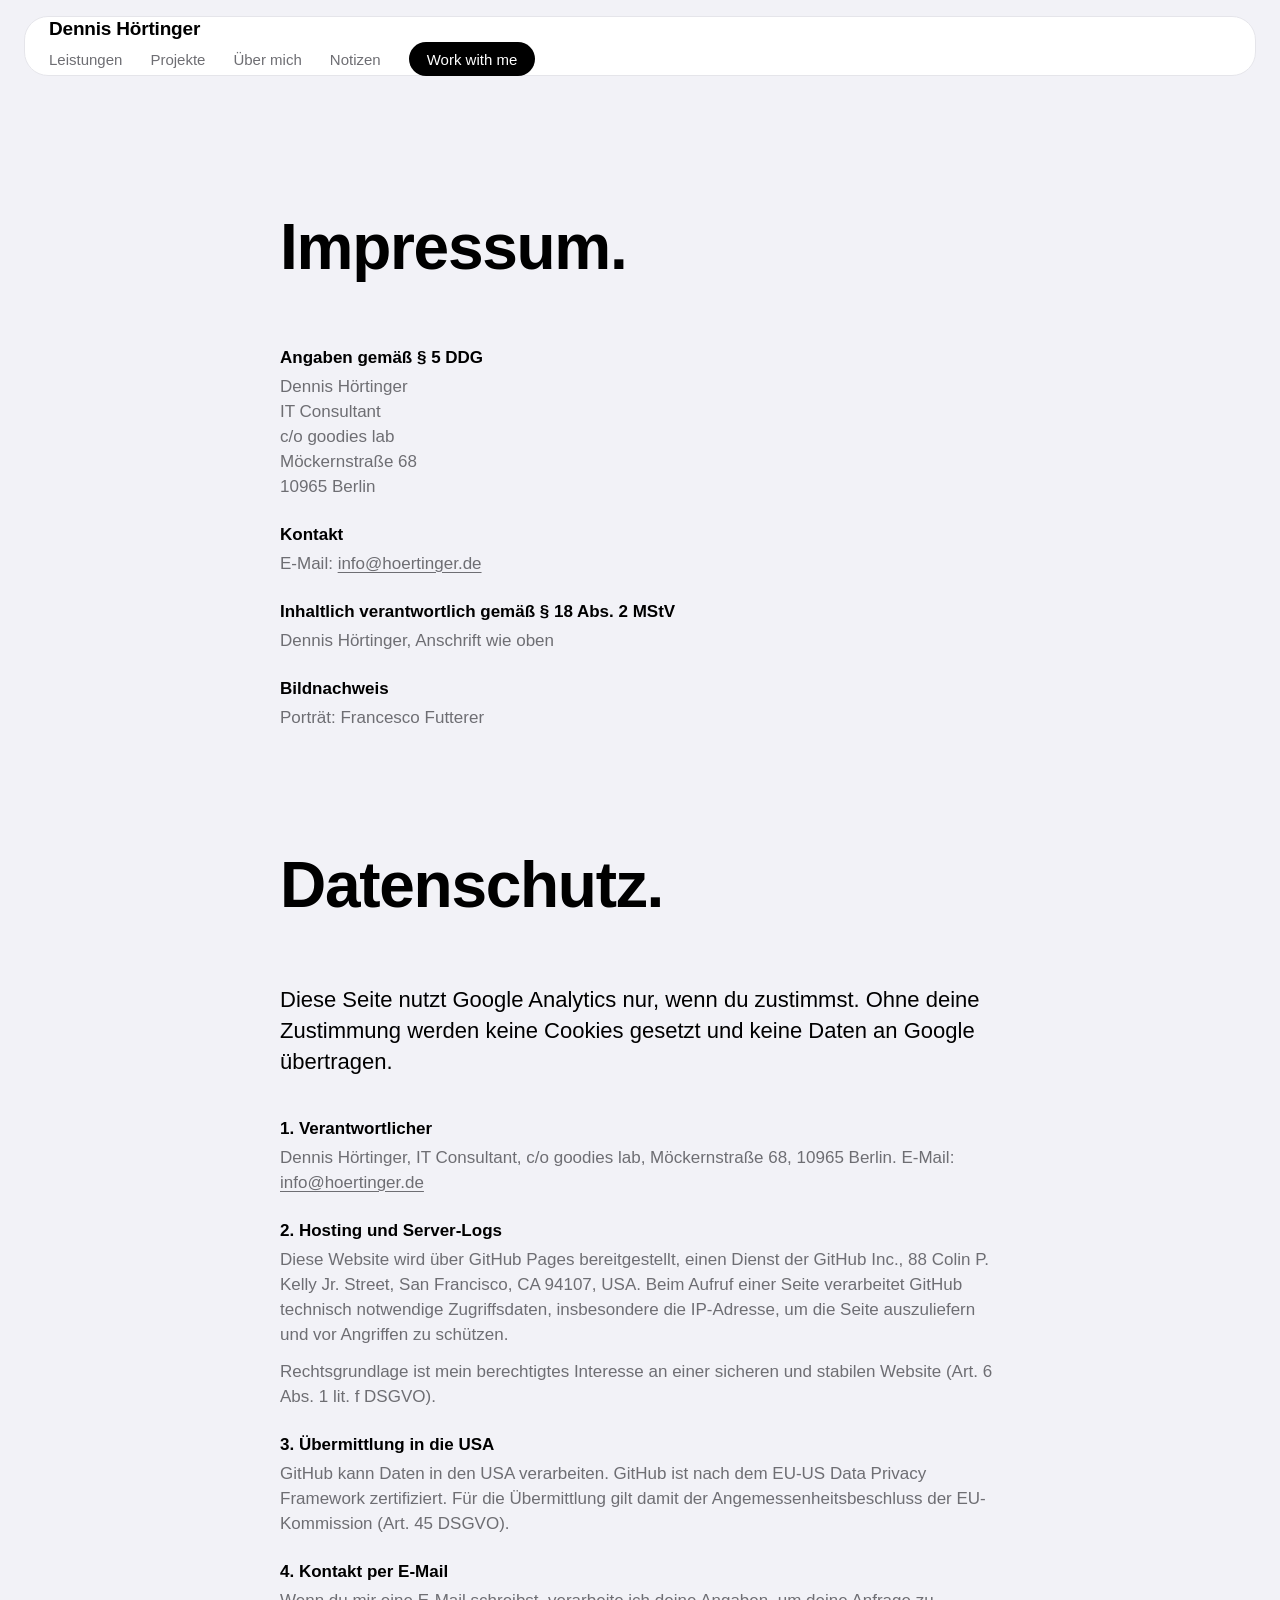
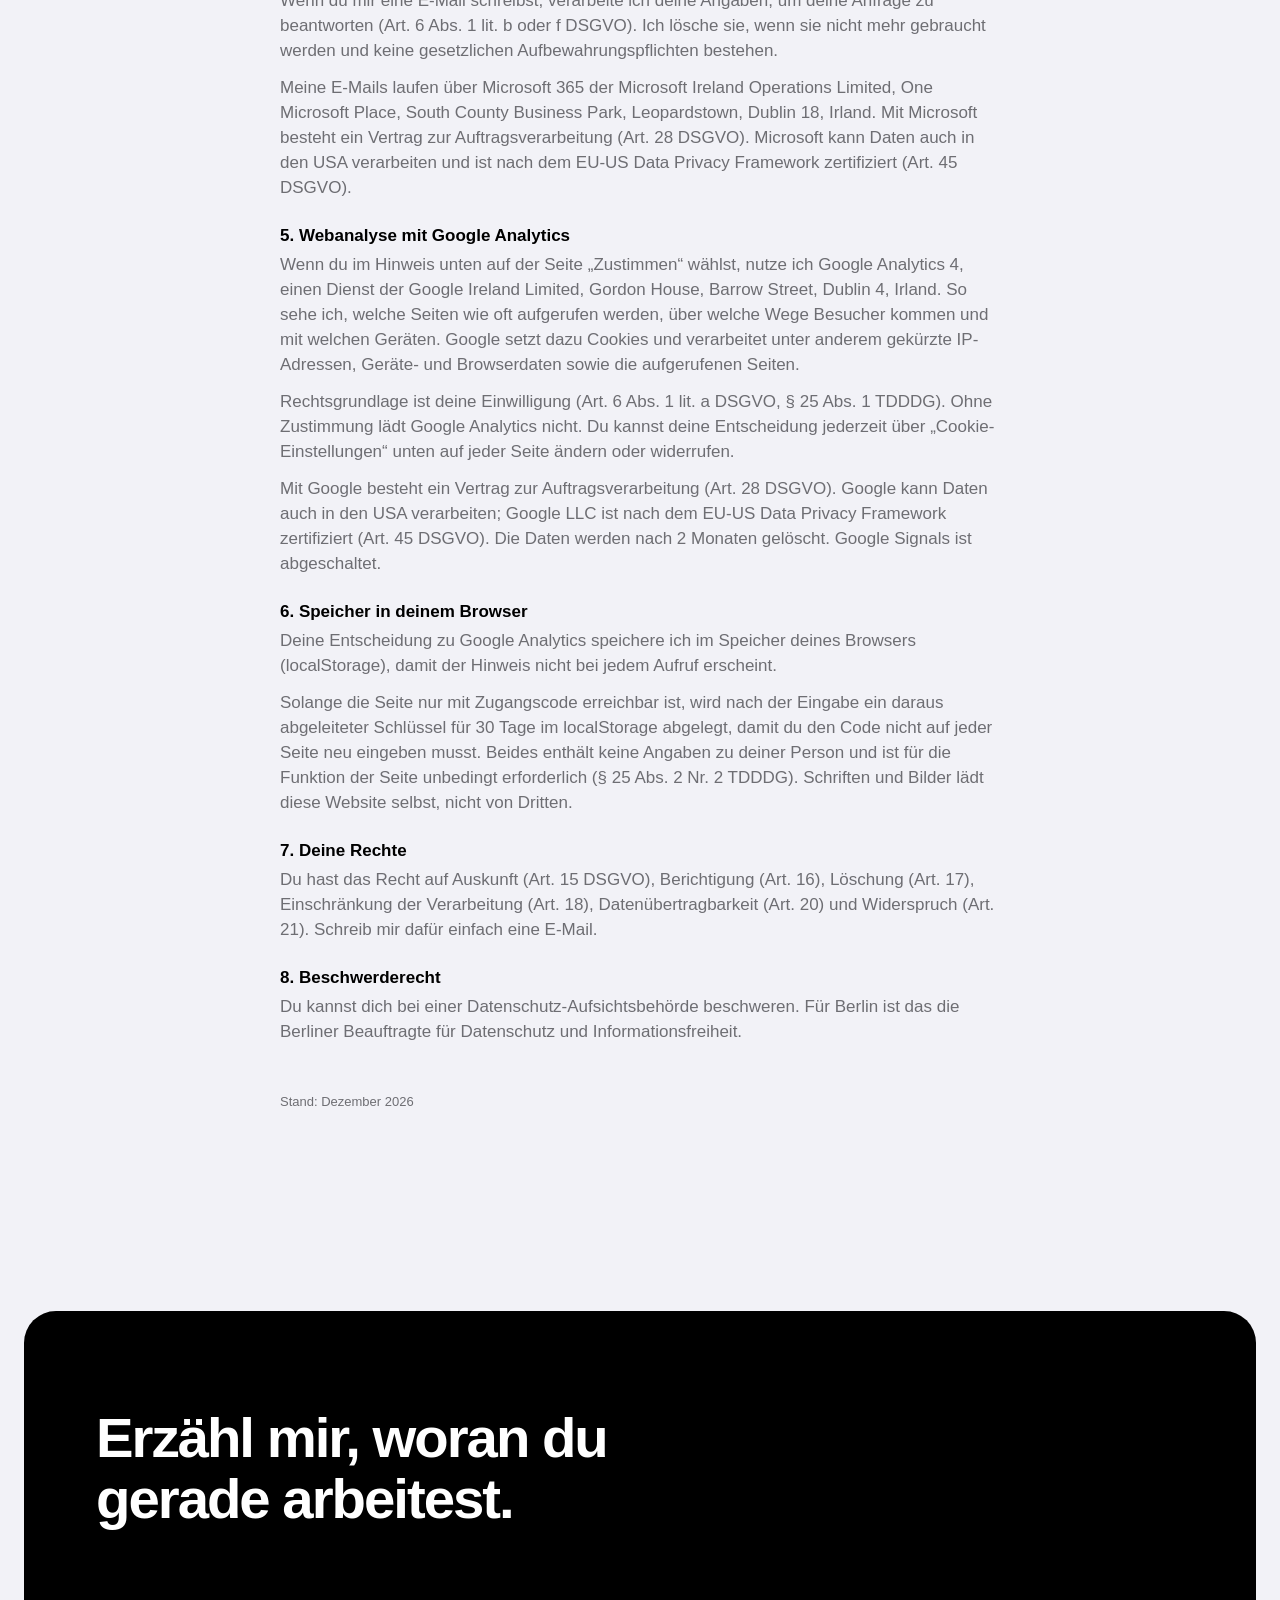
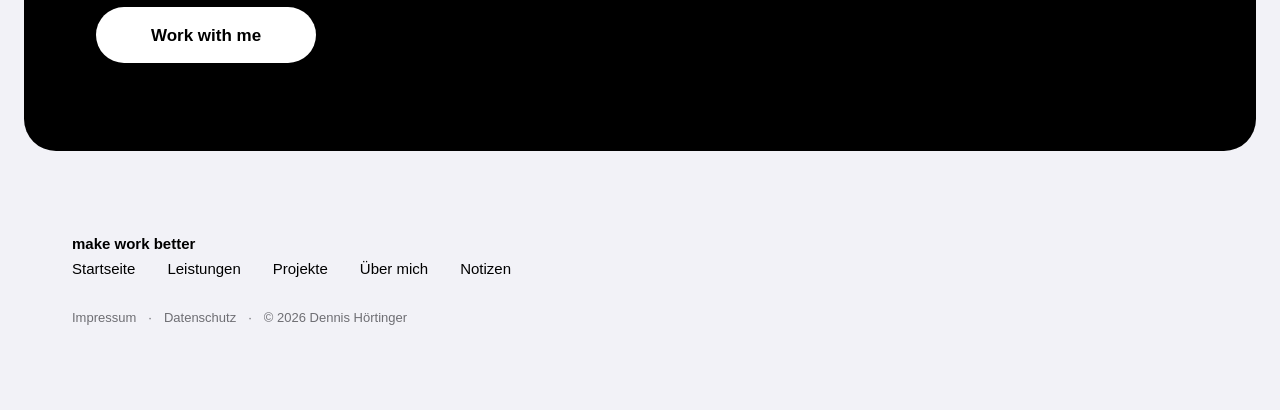
==== commit 3deb0cef: "Cache-Busting: CSS/JS mit Versionsparameter v=13 Co-Authored-By: Claude Opus 5.5 <noreply@anthropic." ====
--- a/impressum/index.html
+++ b/impressum/index.html
@@ -7,37 +7,39 @@
   <meta name="description" content="Impressum und Datenschutzerklärung von Dennis Hörtinger, IT Consultant in Berlin.">
   <!-- Bis zum Livegang (frühestens 01.12.2026) nicht in Suchmaschinen aufnehmen. Zum Livegang diese Zeile löschen. -->
   <meta name="robots" content="noindex, nofollow">
-  <meta name="theme-color" content="#F2F2F7" media="(prefers-color-scheme: light)">
-  <meta name="theme-color" content="#000000" media="(prefers-color-scheme: dark)">
+  <meta name="theme-color" content="#EFF2F5" media="(prefers-color-scheme: light)">
+  <meta name="theme-color" content="#0F1214" media="(prefers-color-scheme: dark)">
   <meta property="og:type" content="website">
   <meta property="og:locale" content="de_DE">
   <meta property="og:title" content="Impressum und Datenschutz · Dennis Hörtinger">
   <meta property="og:description" content="Impressum und Datenschutzerklärung von Dennis Hörtinger, IT Consultant in Berlin.">
   <link rel="icon" href="../favicon.svg" type="image/svg+xml">
-  <link rel="preload" href="../assets/fonts/Inter-Variable-Latin.woff2" as="font" type="font/woff2" crossorigin>
-  <link rel="stylesheet" href="../assets/css/style.css">
+  <link rel="preload" href="../assets/fonts/Geist-Regular.woff2" as="font" type="font/woff2" crossorigin>
+  <link rel="stylesheet" href="../assets/css/style.css?v=13">
   <script>document.documentElement.classList.add('js')</script>
-  <script src="../assets/js/main.js" defer></script>
+  <script src="../assets/js/main.js?v=13" defer></script>
 </head>
 <body>
   <a href="#inhalt" class="skip-link">Zum Inhalt</a>
 
   <header class="nav">
-    <a href="../" class="nav-name">Dennis Hörtinger</a>
-    <nav class="nav-links" aria-label="Hauptnavigation">
-      <a href="../leistungen/" class="nav-link">Leistungen</a>
-      <a href="../projekte/" class="nav-link">Projekte</a>
-      <a href="../ueber-mich/" class="nav-link">Über mich</a>
-      <a href="../notizen/" class="nav-link">Notizen</a>
-      <a href="mailto:hallo@example.com" class="btn btn-primary nav-cta">Work with me</a>
-    </nav>
-    <button type="button" class="nav-burger" aria-label="Menü öffnen" aria-expanded="false" aria-controls="menu"><svg width="22" height="10" viewBox="0 0 22 10" fill="none" stroke="currentColor" stroke-width="1.8" stroke-linecap="round" aria-hidden="true"><path d="M1 1.5 H21 M1 8.5 H21"/></svg></button>
+    <div class="nav-bar">
+      <a href="../" class="nav-name">Dennis Hörtinger</a>
+      <nav class="nav-links" aria-label="Hauptnavigation">
+        <a href="../leistungen/" class="nav-link">Leistungen</a>
+        <a href="../projekte/" class="nav-link">Projekte</a>
+        <a href="../ueber-mich/" class="nav-link">Über mich</a>
+        <a href="../notizen/" class="nav-link">Notizen</a>
+        <a href="mailto:info@hoertinger.de" class="btn btn-primary btn-cta nav-cta">Work with me</a>
+      </nav>
+      <button type="button" class="nav-burger" aria-label="Menü öffnen" aria-expanded="false" aria-controls="menu">Menü <svg width="18" height="8" viewBox="0 0 18 8" fill="none" stroke="currentColor" stroke-width="2" stroke-linecap="round" aria-hidden="true"><path d="M1 1 H17 M1 7 H17"/></svg></button>
+    </div>
   </header>
 
   <div id="menu" class="menu" role="dialog" aria-modal="true" aria-label="Menü" aria-hidden="true" inert>
     <div class="menu-top">
       <a href="../" class="nav-name">Dennis Hörtinger</a>
-      <button type="button" class="menu-close" aria-label="Menü schließen"><svg width="18" height="18" viewBox="-9 -9 18 18" fill="none" stroke="currentColor" stroke-width="1.8" stroke-linecap="round" stroke-linejoin="round" aria-hidden="true"><path d="M-8 -8 L8 8 M-8 8 L8 -8"/></svg></button>
+      <button type="button" class="menu-close" aria-label="Menü schließen">Schließen <svg width="14" height="14" viewBox="-7 -7 14 14" fill="none" stroke="currentColor" stroke-width="2" stroke-linecap="round" aria-hidden="true"><path d="M-5.5 -5.5 L5.5 5.5 M-5.5 5.5 L5.5 -5.5"/></svg></button>
     </div>
     <nav class="menu-pages" aria-label="Seiten">
       <a href="../leistungen/" data-stagger style="--i:0">Leistungen</a>
@@ -45,58 +47,56 @@
       <a href="../ueber-mich/" data-stagger style="--i:2">Über mich</a>
       <a href="../notizen/" data-stagger style="--i:3">Notizen</a>
     </nav>
-    <a href="mailto:hallo@example.com" class="btn btn-primary menu-cta" data-stagger style="--i:4">Work with me</a>
+    <a href="mailto:info@hoertinger.de" class="btn btn-primary btn-cta menu-cta" data-stagger style="--i:4">Work with me</a>
     <div class="menu-proj">
-      <p class="menu-proj-label" data-stagger style="--i:5">Projekte</p>
-      <a href="../projekte/#hybrides-arbeiten" data-stagger style="--i:6"><div class="tile "><img src="../assets/logos/logo_grau_weiss.png" width="400" height="104" alt="" class="logo-grau" loading="lazy"></div><span class="menu-proj-title">Hybrides Arbeiten in der Cloud.</span><svg width="18" height="18" viewBox="-9 -9 18 18" fill="none" stroke="currentColor" stroke-width="1.8" stroke-linecap="round" stroke-linejoin="round" aria-hidden="true"><path d="M-7 0 H7 M1 -6 L7 0 L1 6"/></svg></a>
-      <a href="../projekte/#schulungskonzept" data-stagger style="--i:7"><div class="tile "><img src="../assets/logos/logo_grau_weiss.png" width="400" height="104" alt="" class="logo-grau" loading="lazy"></div><span class="menu-proj-title">Schulungskonzept für alle Teams.</span><svg width="18" height="18" viewBox="-9 -9 18 18" fill="none" stroke="currentColor" stroke-width="1.8" stroke-linecap="round" stroke-linejoin="round" aria-hidden="true"><path d="M-7 0 H7 M1 -6 L7 0 L1 6"/></svg></a>
-      <a href="../projekte/#digitalanalysen" data-stagger style="--i:8"><div class="tile "><img src="../assets/logos/logo_inspirationlabs_weiss.png" width="558" height="626" alt="" class="logo-inspirationlabs" loading="lazy"></div><span class="menu-proj-title">Digitalanalysen und Cloud-Migrationen.</span><svg width="18" height="18" viewBox="-9 -9 18 18" fill="none" stroke="currentColor" stroke-width="1.8" stroke-linecap="round" stroke-linejoin="round" aria-hidden="true"><path d="M-7 0 H7 M1 -6 L7 0 L1 6"/></svg></a>
+      <p class="menu-proj-label mono" data-stagger style="--i:6">Projekte</p>
+      <a href="../projekte/#hybrides-arbeiten" data-stagger style="--i:7"><div class="tile"><img src="../assets/logos/logo_grau_weiss.png" width="400" height="104" alt="" class="logo-grau" loading="lazy"></div><span class="menu-proj-title">Hybrides Arbeiten in der Cloud.</span><svg width="18" height="18" viewBox="-9 -9 18 18" fill="none" stroke="currentColor" stroke-width="1.7" stroke-linecap="round" stroke-linejoin="round" aria-hidden="true"><path d="M-7 0 H7 M1 -6 L7 0 L1 6"/></svg></a>
+      <a href="../projekte/#schulungskonzept" data-stagger style="--i:8"><div class="tile"><img src="../assets/logos/logo_grau_weiss.png" width="400" height="104" alt="" class="logo-grau" loading="lazy"></div><span class="menu-proj-title">Schulungskonzept für alle Teams.</span><svg width="18" height="18" viewBox="-9 -9 18 18" fill="none" stroke="currentColor" stroke-width="1.7" stroke-linecap="round" stroke-linejoin="round" aria-hidden="true"><path d="M-7 0 H7 M1 -6 L7 0 L1 6"/></svg></a>
+      <a href="../projekte/#digitalanalysen" data-stagger style="--i:9"><div class="tile"><img src="../assets/logos/logo_inspirationlabs_weiss.png" width="558" height="626" alt="" class="logo-inspirationlabs" loading="lazy"></div><span class="menu-proj-title">Digitalanalysen und Cloud-Migrationen.</span><svg width="18" height="18" viewBox="-9 -9 18 18" fill="none" stroke="currentColor" stroke-width="1.7" stroke-linecap="round" stroke-linejoin="round" aria-hidden="true"><path d="M-7 0 H7 M1 -6 L7 0 L1 6"/></svg></a>
     </div>
-    <p class="menu-legal"><a href="../impressum/">Impressum</a><a href="../impressum/#datenschutz">Datenschutz</a></p>
+    <p class="menu-legal mono"><a href="../impressum/">Impressum</a><a href="../impressum/#datenschutz">Datenschutz</a></p>
   </div>
 
   <main id="inhalt">
     <div class="page">
-      <!-- ENTWURF: vor dem Livegang rechtlich prüfen lassen. Platzhalter: Anschrift und E-Mail. -->
+      <!-- ENTWURF: vor dem Livegang rechtlich prüfen lassen. -->
       <div class="col-narrow legal">
         <section class="legal-block" aria-labelledby="impressum">
           <h1 id="impressum">Impressum.</h1>
-          <section><h2>Angaben gemäß § 5 DDG</h2><p>Dennis Hörtinger<br>IT Consultant<br>[Anschrift folgt]</p></section>
-          <section><h2>Kontakt</h2><p>E-Mail: <a href="mailto:hallo@example.com">hallo@example.com</a></p></section>
+          <section><h2>Angaben gemäß § 5 DDG</h2><p>Dennis Hörtinger<br>IT Consultant<br>c/o goodies lab<br>Möckernstraße 68<br>10965 Berlin</p></section>
+          <section><h2>Kontakt</h2><p>E-Mail: <a href="mailto:info@hoertinger.de">info@hoertinger.de</a></p></section>
           <section><h2>Inhaltlich verantwortlich gemäß § 18 Abs. 2 MStV</h2><p>Dennis Hörtinger, Anschrift wie oben</p></section>
+          <section><h2>Bildnachweis</h2><p>Porträt: Francesco Futterer</p></section>
         </section>
         <section class="legal-block" id="datenschutz" aria-labelledby="datenschutz-h">
           <h1 id="datenschutz-h">Datenschutz.</h1>
-          <p class="intro">Diese Seite setzt keine Cookies und nutzt kein Tracking. Kontakt läuft nur über E-Mail.</p>
-          <section><h2>1. Verantwortlicher</h2><p>Dennis Hörtinger, IT Consultant, [Anschrift folgt]. E-Mail: <a href="mailto:hallo@example.com">hallo@example.com</a></p></section>
+          <p class="intro">Diese Seite nutzt Google Analytics nur, wenn du zustimmst. Ohne deine Zustimmung werden keine Cookies gesetzt und keine Daten an Google übertragen.</p>
+          <section><h2>1. Verantwortlicher</h2><p>Dennis Hörtinger, IT Consultant, c/o goodies lab, Möckernstraße 68, 10965 Berlin. E-Mail: <a href="mailto:info@hoertinger.de">info@hoertinger.de</a></p></section>
           <section><h2>2. Hosting und Server-Logs</h2><p>Diese Website wird über GitHub Pages bereitgestellt, einen Dienst der GitHub Inc., 88 Colin P. Kelly Jr. Street, San Francisco, CA 94107, USA. Beim Aufruf einer Seite verarbeitet GitHub technisch notwendige Zugriffsdaten, insbesondere die IP-Adresse, um die Seite auszuliefern und vor Angriffen zu schützen.</p><p>Rechtsgrundlage ist mein berechtigtes Interesse an einer sicheren und stabilen Website (Art. 6 Abs. 1 lit. f DSGVO).</p></section>
           <section><h2>3. Übermittlung in die USA</h2><p>GitHub kann Daten in den USA verarbeiten. GitHub ist nach dem EU-US Data Privacy Framework zertifiziert. Für die Übermittlung gilt damit der Angemessenheitsbeschluss der EU-Kommission (Art. 45 DSGVO).</p></section>
           <section><h2>4. Kontakt per E-Mail</h2><p>Wenn du mir eine E-Mail schreibst, verarbeite ich deine Angaben, um deine Anfrage zu beantworten (Art. 6 Abs. 1 lit. b oder f DSGVO). Ich lösche sie, wenn sie nicht mehr gebraucht werden und keine gesetzlichen Aufbewahrungspflichten bestehen.</p><p>Meine E-Mails laufen über Microsoft 365 der Microsoft Ireland Operations Limited, One Microsoft Place, South County Business Park, Leopardstown, Dublin 18, Irland. Mit Microsoft besteht ein Vertrag zur Auftragsverarbeitung (Art. 28 DSGVO). Microsoft kann Daten auch in den USA verarbeiten und ist nach dem EU-US Data Privacy Framework zertifiziert (Art. 45 DSGVO).</p></section>
-          <section><h2>5. Keine Cookies, kein Tracking</h2><p>Diese Seite setzt keine Cookies und nutzt keine Analyse- oder Tracking-Dienste. Schriften und Bilder werden von dieser Website selbst geladen, nicht von Dritten.</p><p>Solange die Seite nur mit Zugangscode erreichbar ist, wird nach der Eingabe ein daraus abgeleiteter Schlüssel für 30 Tage im Speicher deines Browsers (localStorage) abgelegt, damit du den Code nicht auf jeder Seite neu eingeben musst. Er enthält keine Angaben zu deiner Person und ist für die Funktion der Seite unbedingt erforderlich (§ 25 Abs. 2 Nr. 2 TDDDG).</p></section>
-          <section><h2>6. Deine Rechte</h2><p>Du hast das Recht auf Auskunft (Art. 15 DSGVO), Berichtigung (Art. 16), Löschung (Art. 17), Einschränkung der Verarbeitung (Art. 18), Datenübertragbarkeit (Art. 20) und Widerspruch (Art. 21). Schreib mir dafür einfach eine E-Mail.</p></section>
-          <section><h2>7. Beschwerderecht</h2><p>Du kannst dich bei einer Datenschutz-Aufsichtsbehörde beschweren. Für Berlin ist das die Berliner Beauftragte für Datenschutz und Informationsfreiheit.</p></section>
+          <section><h2>5. Webanalyse mit Google Analytics</h2><p>Wenn du im Hinweis unten auf der Seite „Zustimmen“ wählst, nutze ich Google Analytics 4, einen Dienst der Google Ireland Limited, Gordon House, Barrow Street, Dublin 4, Irland. So sehe ich, welche Seiten wie oft aufgerufen werden, über welche Wege Besucher kommen und mit welchen Geräten. Google setzt dazu Cookies und verarbeitet unter anderem gekürzte IP-Adressen, Geräte- und Browserdaten sowie die aufgerufenen Seiten.</p><p>Rechtsgrundlage ist deine Einwilligung (Art. 6 Abs. 1 lit. a DSGVO, § 25 Abs. 1 TDDDG). Ohne Zustimmung lädt Google Analytics nicht. Du kannst deine Entscheidung jederzeit über „Cookie-Einstellungen“ unten auf jeder Seite ändern oder widerrufen.</p><p>Mit Google besteht ein Vertrag zur Auftragsverarbeitung (Art. 28 DSGVO). Google kann Daten auch in den USA verarbeiten; Google LLC ist nach dem EU-US Data Privacy Framework zertifiziert (Art. 45 DSGVO). Die Daten werden nach 2 Monaten gelöscht. Google Signals ist abgeschaltet.</p></section>
+          <section><h2>6. Speicher in deinem Browser</h2><p>Deine Entscheidung zu Google Analytics speichere ich im Speicher deines Browsers (localStorage), damit der Hinweis nicht bei jedem Aufruf erscheint.</p><p>Solange die Seite nur mit Zugangscode erreichbar ist, wird nach der Eingabe ein daraus abgeleiteter Schlüssel für 30 Tage im localStorage abgelegt, damit du den Code nicht auf jeder Seite neu eingeben musst. Beides enthält keine Angaben zu deiner Person und ist für die Funktion der Seite unbedingt erforderlich (§ 25 Abs. 2 Nr. 2 TDDDG). Schriften und Bilder lädt diese Website selbst, nicht von Dritten.</p></section>
+          <section><h2>7. Deine Rechte</h2><p>Du hast das Recht auf Auskunft (Art. 15 DSGVO), Berichtigung (Art. 16), Löschung (Art. 17), Einschränkung der Verarbeitung (Art. 18), Datenübertragbarkeit (Art. 20) und Widerspruch (Art. 21). Schreib mir dafür einfach eine E-Mail.</p></section>
+          <section><h2>8. Beschwerderecht</h2><p>Du kannst dich bei einer Datenschutz-Aufsichtsbehörde beschweren. Für Berlin ist das die Berliner Beauftragte für Datenschutz und Informationsfreiheit.</p></section>
           <p class="legal-note">Stand: Dezember 2026</p>
         </section>
       </div>
     </div>
-    <div class="shell">
+    <div class="shell contact-wrap">
       <section class="contact" aria-label="Kontakt" data-reveal>
         <h2>Erzähl mir, woran du gerade arbeitest.</h2>
-        <a href="mailto:hallo@example.com" class="btn btn-inv">Work with me</a>
+        <a href="mailto:info@hoertinger.de" class="btn btn-inv btn-cta">Work with me</a>
       </section>
     </div>
   </main>
 
   <footer class="footer">
-    <p class="footer-claim">Make work better.</p>
-    <nav class="footer-nav" aria-label="Fußzeile">
-      <a href="../">Startseite</a>
-      <a href="../leistungen/">Leistungen</a>
-      <a href="../projekte/">Projekte</a>
-      <a href="../ueber-mich/">Über mich</a>
-      <a href="../notizen/">Notizen</a>
-    </nav>
-    <p class="footer-legal"><a href="../impressum/">Impressum</a><a href="../impressum/#datenschutz">Datenschutz</a><span>© 2026<span class="copy-long"> Dennis Hörtinger</span></span></p>
+    <div class="footer-top">
+      <p class="footer-claim">make work better<span class="cursor" aria-hidden="true"></span></p>
+      <nav class="footer-nav" aria-label="Fußzeile"><a href="../">Startseite</a><a href="../leistungen/">Leistungen</a><a href="../projekte/">Projekte</a><a href="../ueber-mich/">Über mich</a><a href="../notizen/">Notizen</a></nav>
+    </div>
+    <p class="footer-legal mono"><a href="../impressum/">Impressum</a><a href="../impressum/#datenschutz">Datenschutz</a><span>© 2026 Dennis Hörtinger</span></p>
   </footer>
 </body>
 </html>
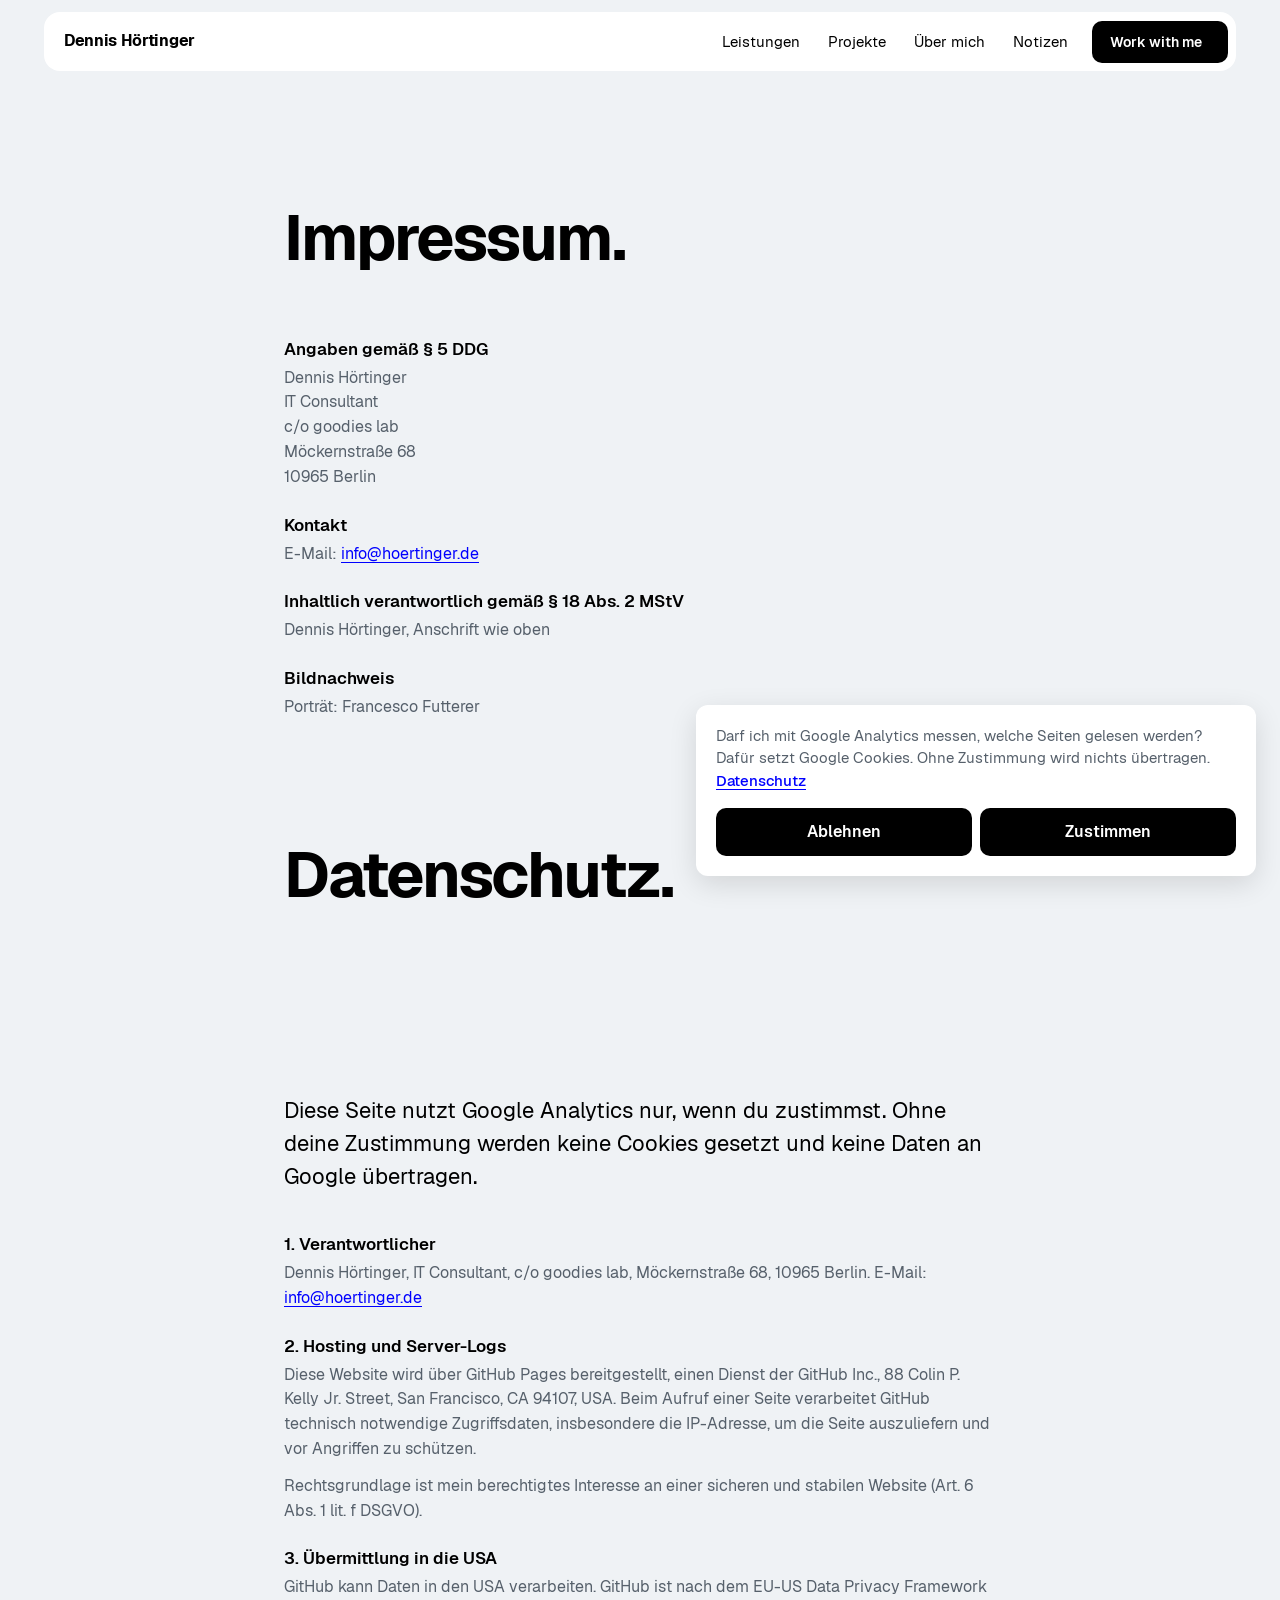
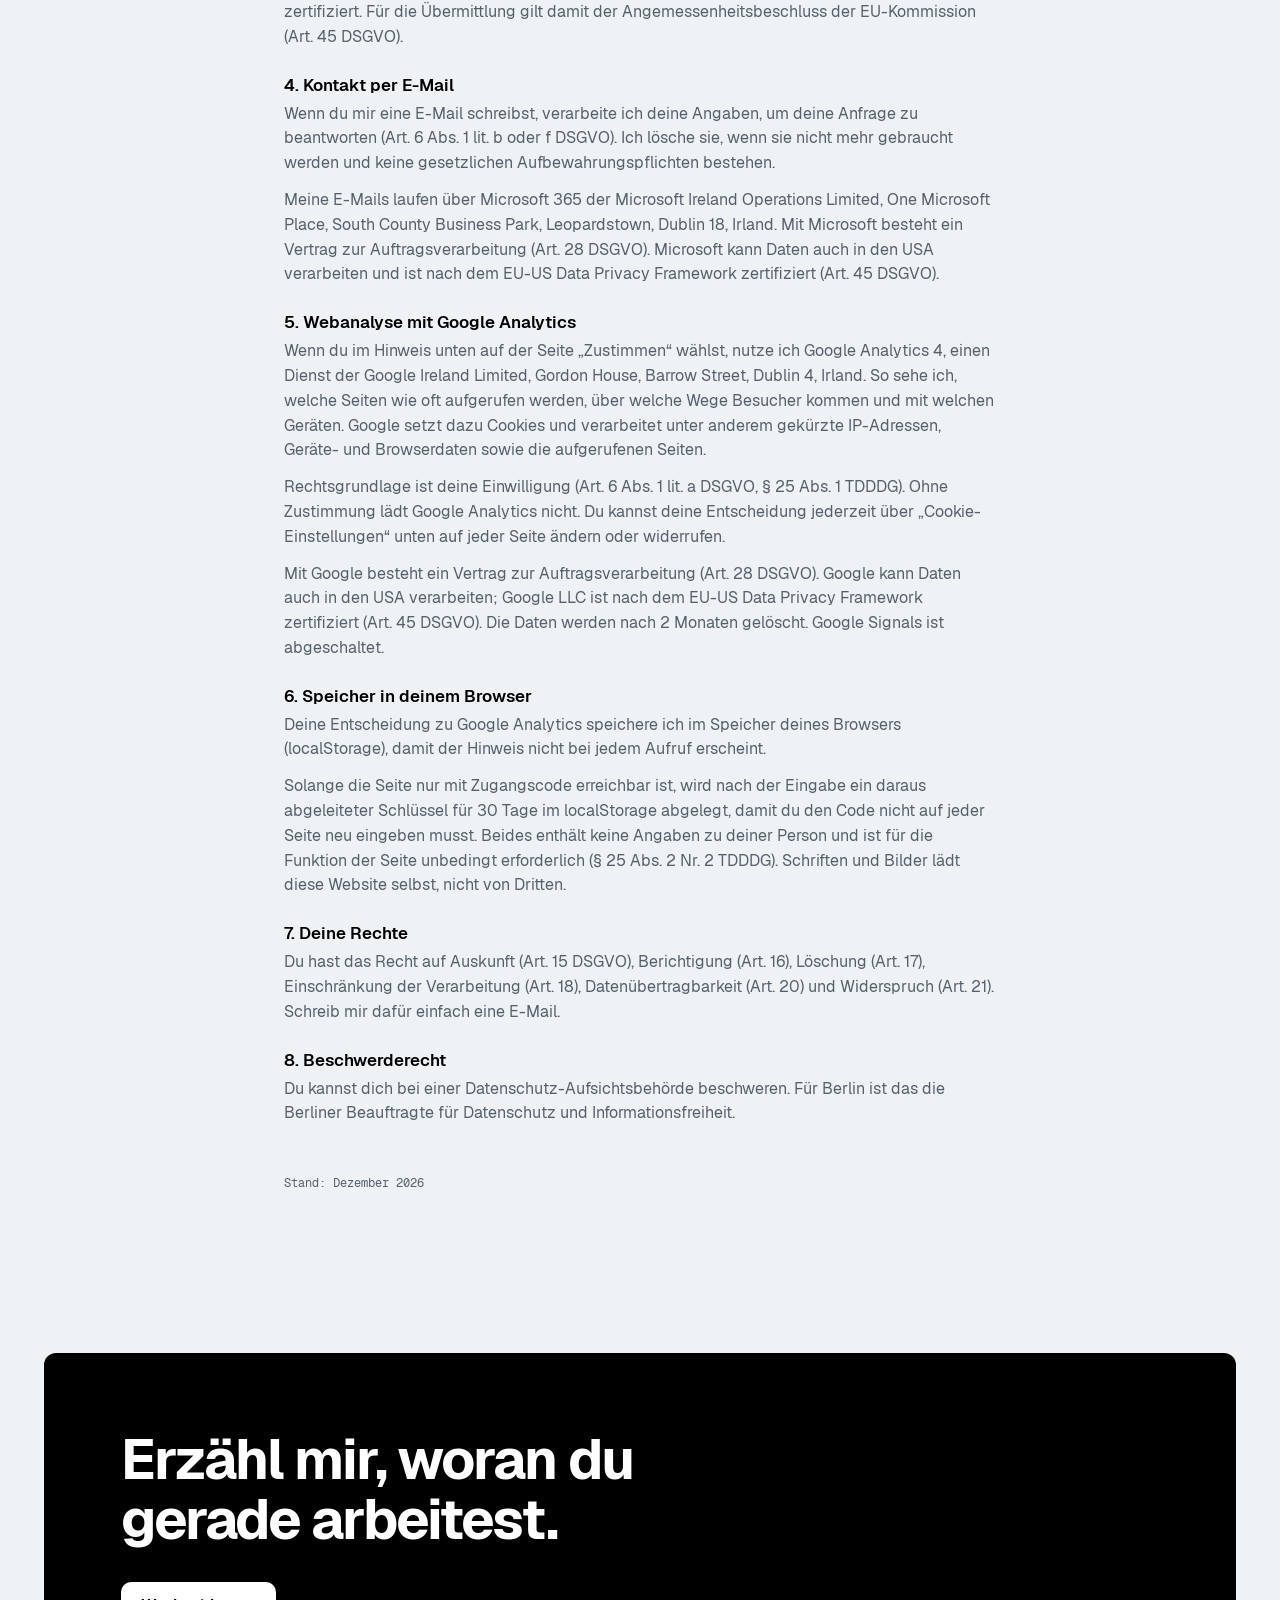
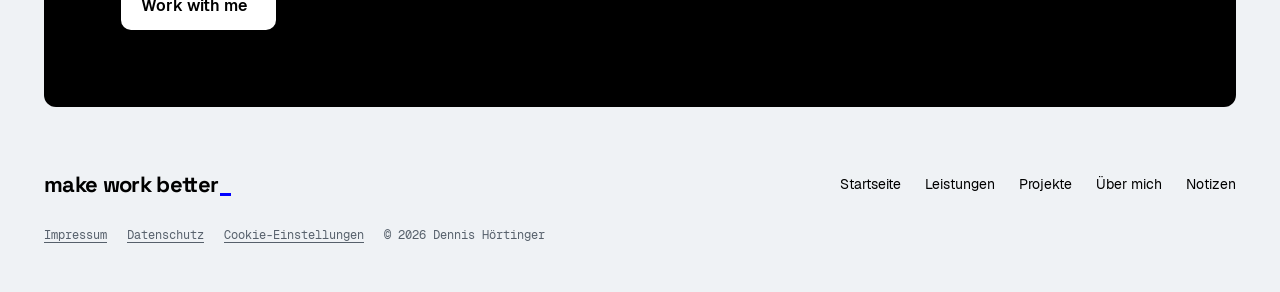
==== commit 3b20f18e: "Revert "Merge pull request #10 from dennishoertinger-consulting/claude/project-thread-p3z3mi" This r" ====
--- a/impressum/index.html
+++ b/impressum/index.html
@@ -15,9 +15,9 @@
   <meta property="og:description" content="Impressum und Datenschutzerklärung von Dennis Hörtinger, IT Consultant in Berlin.">
   <link rel="icon" href="../favicon.svg" type="image/svg+xml">
   <link rel="preload" href="../assets/fonts/Geist-Regular.woff2" as="font" type="font/woff2" crossorigin>
-  <link rel="stylesheet" href="../assets/css/style.css?v=13">
+  <link rel="stylesheet" href="../assets/css/style.css">
   <script>document.documentElement.classList.add('js')</script>
-  <script src="../assets/js/main.js?v=13" defer></script>
+  <script src="../assets/js/main.js" defer></script>
 </head>
 <body>
   <a href="#inhalt" class="skip-link">Zum Inhalt</a>
--- a/assets/css/style.css
+++ b/assets/css/style.css
@@ -1,87 +1,73 @@
-/* Schrift Inter, selbst gehostet (keine Anfrage an Dritte) */
-@font-face {
-  font-family: 'Inter';
-  src: url('../fonts/Inter-Variable-Latin.woff2') format('woff2');
-  font-weight: 100 900;
-  font-style: normal;
-  font-display: swap;
-}
-
 /* =========================================================
-   Design System „Make work better.“ (Stand 12.11.2026)
-   Quelle: design/Website_Design.svg
-   Light ist Standard, Night folgt der Systemeinstellung.
+   CI Dennis Hörtinger, Version 13 (Stand 25.11.2026)
+   Seitengrund Eisgrau, Inhalte auf weißen Kacheln.
+   Klein-Blau nur für Claim „better“, Unterstrich-Cursor und Links („Mehr“).
+   Schriften selbst gehostet, keine Anfrage an Dritte.
+   Light ist Standard, Night folgt der Systemeinstellung (prefers-color-scheme).
    ========================================================= */
 
+/* ---------- Schriften (SIL OFL 1.1, Lizenzen in assets/fonts/) ---------- */
+@font-face { font-family: 'Geist'; src: url('../fonts/Geist-Regular.woff2') format('woff2'); font-weight: 400; font-style: normal; font-display: swap; }
+@font-face { font-family: 'Geist'; src: url('../fonts/Geist-Medium.woff2') format('woff2'); font-weight: 500; font-style: normal; font-display: swap; }
+@font-face { font-family: 'Geist'; src: url('../fonts/Geist-SemiBold.woff2') format('woff2'); font-weight: 600; font-style: normal; font-display: swap; }
+@font-face { font-family: 'Geist'; src: url('../fonts/Geist-Bold.woff2') format('woff2'); font-weight: 700; font-style: normal; font-display: swap; }
+@font-face { font-family: 'Geist Mono'; src: url('../fonts/GeistMono-Regular.woff2') format('woff2'); font-weight: 400; font-style: normal; font-display: swap; }
+@font-face { font-family: 'Space Grotesk'; src: url('../fonts/SpaceGrotesk-Bold-Latin.woff2') format('woff2'); font-weight: 700; font-style: normal; font-display: swap; }
+
+/* ---------- Tokens ---------- */
 :root {
   color-scheme: light dark;
-  --bg: #f2f2f7;
-  --surface: #ffffff;
-  --surface2: #e5e5ea;
-  --label: #000000;
-  --label2: #6e6e73;
-  --label3: #aeaeb2;
-  --sep: #c6c6c8;
-  --inv-bg: #000000;
-  --inv-label: #ffffff;
-  --inv-btn-bg: #ffffff;
-  --inv-btn-fg: #000000;
-  --inv-btn-hover: #d1d1d6;
-  --primary-bg: #000000;
-  --primary-fg: #ffffff;
-  --primary-hover: #3a3a3c;
-  --bar-bg: #ffffff;
-  --bar-stroke: #e5e5ea;
-  --arrow-bg: #e5e5ea;
-  --arrow-hover: #d1d1d6;
-  --tile: #000000; /* Logo-Fläche frei stehend */
-  --tile-inset: #000000; /* Logo-Fläche in einer Karte */
-  --photo-ph: #d1d1d6;
-  --grad: linear-gradient(90deg, #0a6bb3 0%, #4fa3d9 100%);
-  --grad-photo: linear-gradient(90deg, #4c9ddb 0%, #94cbee 100%);
-  --shadow-hover: 0 12px 32px rgba(0, 0, 0, 0.1);
-
-  --r-m: 28px;
-  --r-d: 32px;
+
+  /* Farben */
+  --blau: #0000FF;         /* Klein-Blau: „better“, Unterstrich-Cursor, Links („Mehr“) */
+  --schwarz: #000000;      /* Text, primäre Buttons, Kontaktblock, Projekt-Kacheln */
+  --weiss: #FFFFFF;        /* Karten / Kacheln, Menüleiste */
+  --grund: #EFF2F5;        /* Eisgrau: Seitengrund; in weißen Karten für Tabs und Pfeil-Buttons */
+  --schiefer: #56606B;     /* Fließtext, Nebentexte */
+  --linie: #D9DEE4;        /* Trennlinien, Foto-Platzhalter */
+  --schiefer-night: #939BA4; /* Nebentext auf Schwarz */
+  --link: #0000FF;         /* Links („Mehr“); in Night weiß */
+  --kachel: #000000;       /* Logo- und Projekt-Kacheln, in beiden Modi schwarz */
+
+  /* Schrift */
+  --font: 'Geist', 'Helvetica Neue', Arial, sans-serif;            /* Titel 700, Text 400, Buttons/Tabs 600, Links 500 */
+  --font-marke: 'Space Grotesk', 'Geist', sans-serif;               /* nur Claim, 700 */
+  --font-mono: 'Geist Mono', ui-monospace, Menlo, monospace;        /* nur kleine Beschriftungen, 400 */
+
+  /* Form */
+  --r-karte: 12px;
+  --r-button: 10px;
+  --r-leiste: 16px;
+
+  /* Unterstrich-Cursor (relativ zur Schriftgröße des Elements) */
+  --cursor-w: 0.49em;
+  --cursor-h: 0.114em;
+  --cursor-y: -0.162em;
+  --cursor-gap-claim: 0.082em;
+
+  /* Abstände und Bewegung */
+  --wrap: 1240px;
+  --sec: 96px;
   --ease: cubic-bezier(0.22, 0.61, 0.36, 1);
   --t-hover: 200ms;
-  --col: 980px;
-  --sec: 112px;
-  --font: 'Inter', -apple-system, BlinkMacSystemFont, 'Helvetica Neue', Arial, sans-serif;
-}
-
+}
+@media (min-width: 900px) {
+  :root {
+    --sec: 160px;
+  }
+}
+
+/* Night (Werte aus der CI): Flächen schwarz, Text weiß, Grund fast schwarz.
+   --weiss steht für „Fläche“, --schwarz für „Text/primär“; in Night tauschen beide.
+   Blau bleibt #0000FF, auf Schwarz nur groß (Claim) oder als Fläche (Cursor). Links dort weiß. */
 @media (prefers-color-scheme: dark) {
   :root {
-    --bg: #000000;
-    --surface: #1c1c1e;
-    --surface2: #2c2c2e;
-    --label: #ffffff;
-    --label2: #8e8e93;
-    --label3: #636366;
-    --sep: #38383a;
-    --inv-bg: #ffffff;
-    --inv-label: #000000;
-    --inv-btn-bg: #000000;
-    --inv-btn-fg: #ffffff;
-    --inv-btn-hover: #3a3a3c;
-    --primary-bg: #ffffff;
-    --primary-fg: #000000;
-    --primary-hover: #d1d1d6;
-    --bar-bg: #1c1c1e;
-    --bar-stroke: #2c2c2e;
-    --arrow-bg: #2c2c2e;
-    --arrow-hover: #3a3a3c;
-    --tile: #1c1c1e;
-    --tile-inset: #000000;
-    --photo-ph: #2c2c2e;
-    --grad: linear-gradient(90deg, #4c9ddb 0%, #94cbee 100%);
-    --shadow-hover: 0 12px 32px rgba(0, 0, 0, 0.5);
-  }
-}
-
-@media (min-width: 900px) {
-  :root {
-    --sec: 200px;
+    --grund: #0F1214;
+    --weiss: #000000;
+    --schwarz: #FFFFFF;
+    --schiefer: #939BA4;
+    --linie: #22272C;
+    --link: #FFFFFF;
   }
 }
 
@@ -103,14 +89,13 @@
 }
 body {
   margin: 0;
-  background: var(--bg);
-  color: var(--label);
+  background: var(--grund);
+  color: var(--schwarz);
   font-family: var(--font);
-  font-size: 17px;
-  line-height: 25px;
+  font-size: 16px;
+  line-height: 1.55;
   -webkit-font-smoothing: antialiased;
   -moz-osx-font-smoothing: grayscale;
-  font-feature-settings: 'cv11', 'ss03';
 }
 h1,
 h2,
@@ -143,10 +128,17 @@
   display: block;
   max-width: 100%;
 }
+b,
+strong {
+  font-weight: 700;
+}
 :focus-visible {
-  outline: 2px solid #0a84ff;
+  outline: 2px solid var(--schwarz);
   outline-offset: 3px;
-  border-radius: 8px;
+  border-radius: 4px;
+}
+.contact :focus-visible {
+  outline-color: var(--weiss);
 }
 .sr-only {
   position: absolute;
@@ -164,104 +156,158 @@
   left: 16px;
   top: -100px;
   z-index: 100;
-  background: var(--primary-bg);
-  color: var(--primary-fg);
-  padding: 10px 16px;
-  border-radius: 999px;
+  background: var(--schwarz);
+  color: var(--weiss);
+  padding: 12px 16px;
+  border-radius: var(--r-button);
+  font-weight: 600;
 }
 .skip-link:focus {
   top: 16px;
+}
+
+/* ---------- Unterstrich-Cursor ---------- */
+.cursor {
+  display: inline-block;
+  width: var(--cursor-w);
+  height: var(--cursor-h);
+  margin-left: var(--cursor-gap-claim);
+  vertical-align: var(--cursor-y);
+  background: var(--blau);
+}
+/* Blinkt dauerhaft (Entscheidung Dennis, 25.11.2026); bei „Bewegung reduzieren“ steht er */
+.cursor.is-blinking {
+  animation: cursor-blink 1.06s steps(1) infinite;
+}
+@keyframes cursor-blink {
+  50% {
+    opacity: 0;
+  }
 }
 
 /* ---------- Typografie ---------- */
 .h-page {
   font-size: 40px;
-  line-height: 44px;
-  font-weight: 700;
-  letter-spacing: -0.02em;
+  line-height: 1.1;
+  font-weight: 700;
+  letter-spacing: -0.03em;
 }
 .h-sec {
-  font-size: 26px;
-  line-height: 31px;
-  font-weight: 700;
-  letter-spacing: -0.02em;
+  font-size: 28px;
+  line-height: 1.1;
+  font-weight: 700;
+  letter-spacing: -0.03em;
+  max-width: 20ch;
 }
 .lead {
   font-size: 19px;
-  line-height: 28px;
-  color: var(--label2);
+  line-height: 1.5;
+  color: var(--schiefer);
 }
 .body {
   font-size: 17px;
-  line-height: 25px;
-  color: var(--label2);
+  line-height: 1.55;
+  color: var(--schiefer);
 }
 .small {
   font-size: 15px;
-  line-height: 21px;
-  color: var(--label2);
+  line-height: 1.45;
+  color: var(--schiefer);
 }
 .rich {
-  color: var(--label2);
-  font-weight: 500;
+  color: var(--schiefer);
 }
 .rich b {
-  color: var(--label);
-  font-weight: 600;
-}
-.grad-text {
-  background: var(--grad);
-  -webkit-background-clip: text;
-  background-clip: text;
-  color: transparent;
-  -webkit-box-decoration-break: clone;
-  box-decoration-break: clone;
+  color: var(--schwarz);
+}
+.mono {
+  font-family: var(--font-mono);
+  font-size: 12px;
+  font-weight: 400;
+  color: var(--schiefer);
 }
 @media (min-width: 900px) {
   .h-page {
     font-size: clamp(56px, 5vw, 72px);
-    line-height: 1.08;
-    font-weight: 800;
+    line-height: 1.04;
   }
   .h-sec {
-    font-size: 40px;
-    line-height: 48px;
+    font-size: clamp(32px, 4vw, 48px);
   }
   .lead {
     font-size: 22px;
-    line-height: 31px;
+  }
+}
+
+/* Abschnittsüberschrift tippt sich (Aufbau per JS, Platz ist vorher reserviert) */
+.type-wrap {
+  position: relative;
+  display: block;
+}
+.type-ghost {
+  visibility: hidden;
+}
+.type-live {
+  position: absolute;
+  left: 0;
+  top: 0;
+  right: 0;
+}
+.type-live .cursor {
+  margin-left: 0.08em;
+}
+
+/* ---------- Link „Mehr“ ---------- */
+.more-link {
+  display: inline-flex;
+  align-items: center;
+  min-height: 44px;
+  color: var(--link);
+  font-size: 16px;
+  font-weight: 500;
+  text-decoration: underline;
+  text-underline-offset: 4px;
+  text-decoration-thickness: 1.5px;
+  transition: color var(--t-hover) var(--ease);
+}
+@media (hover: hover) {
+  .more-link:hover {
+    color: var(--schwarz);
   }
 }
 
 /* ---------- Layout ---------- */
 .page {
-  padding-top: 90px;
-}
-@media (min-width: 900px) {
-  .page {
-    padding-top: 92px;
-  }
-}
+  padding-top: 0;
+}
+/* Kacheln: mobil 12 px Rand, Desktop 24 px */
 .shell {
   width: 100%;
-  max-width: 1440px;
+  max-width: var(--wrap);
   margin: 0 auto;
-  padding: 0 16px;
+  padding: 0 12px;
+}
+/* Freier Text: 24 px Rand */
+.shell-text {
+  width: 100%;
+  max-width: var(--wrap);
+  margin: 0 auto;
+  padding: 0 24px;
 }
 .inner {
-  padding: 0 20px;
+  padding: 0 12px;
 }
 .col {
   width: 100%;
-  max-width: calc(var(--col) + 40px);
+  max-width: 1020px;
   margin: 0 auto;
-  padding: 0 20px;
+  padding: 0 12px;
 }
 .col-narrow {
   width: 100%;
   max-width: 760px;
   margin: 0 auto;
-  padding: 0 20px;
+  padding: 0 24px;
 }
 .sec {
   margin-top: var(--sec);
@@ -270,7 +316,8 @@
   text-align: center;
 }
 @media (min-width: 900px) {
-  .shell {
+  .shell,
+  .col {
     padding: 0 24px;
   }
   .inner {
@@ -279,6 +326,10 @@
   .center-d {
     text-align: center;
   }
+  .h-sec.center-d {
+    margin-left: auto;
+    margin-right: auto;
+  }
 }
 .only-m {
   display: block;
@@ -297,22 +348,8 @@
 
 /* ---------- Karten ---------- */
 .card {
-  background: var(--surface);
-  border-radius: var(--r-m);
-}
-@media (min-width: 900px) {
-  .card {
-    border-radius: var(--r-d);
-  }
-}
-@media (hover: hover) and (min-width: 900px) {
-  .card-hover {
-    transition: transform var(--t-hover) var(--ease), box-shadow var(--t-hover) var(--ease);
-  }
-  .card-hover:hover {
-    transform: translateY(-4px);
-    box-shadow: var(--shadow-hover);
-  }
+  background: var(--weiss);
+  border-radius: var(--r-karte);
 }
 
 /* ---------- Buttons ---------- */
@@ -320,91 +357,89 @@
   display: inline-flex;
   align-items: center;
   justify-content: center;
-  height: 48px;
-  padding: 0 24px;
-  border-radius: 999px;
-  font-size: 17px;
+  min-height: 48px;
+  padding: 0 20px;
+  border-radius: var(--r-button);
+  font-size: 16px;
   font-weight: 600;
   white-space: nowrap;
-  transition: background-color var(--t-hover) var(--ease), color var(--t-hover) var(--ease),
-    border-color var(--t-hover) var(--ease);
 }
 .btn-primary {
-  background: var(--primary-bg);
-  color: var(--primary-fg);
+  background: var(--schwarz);
+  color: var(--weiss);
 }
 .btn-inv {
-  background: var(--inv-btn-bg);
-  color: var(--inv-btn-fg);
-}
-.btn-photo {
-  border: 1.5px solid #fff;
-  color: #fff;
-  font-weight: 400;
-}
-.btn-white {
-  background: #fff;
-  color: #000;
-}
-@media (hover: hover) {
-  .btn-primary:hover {
-    background: var(--primary-hover);
-  }
-  .btn-inv:hover {
-    background: var(--inv-btn-hover);
-  }
-  .btn-photo:hover {
-    background: rgba(255, 255, 255, 0.16);
-  }
-  .btn-white:hover {
-    background: #e5e5ea;
-  }
-}
-
-/* ---------- Navigation ---------- */
+  background: var(--weiss);
+  color: var(--schwarz);
+}
+/* „Work with me“: blauer Unterstrich bei Hover, Fokus, Antippen */
+.btn-cta::after {
+  content: '';
+  display: inline-block;
+  width: var(--cursor-w);
+  height: var(--cursor-h);
+  margin-left: 0.08em;
+  vertical-align: var(--cursor-y);
+  background: var(--blau);
+  opacity: 0;
+  transition: opacity 0.15s;
+}
+.btn-cta:hover::after,
+.btn-cta:active::after,
+.btn-cta:focus-visible::after {
+  opacity: 1;
+}
+
+/* ---------- Menüleiste ---------- */
 .nav {
-  position: fixed;
+  position: sticky;
+  top: 0;
   z-index: 50;
-  top: 20px;
-  left: 9px;
-  right: 9px;
-  height: 54px;
-  max-width: 1392px;
+  max-width: var(--wrap);
   margin: 0 auto;
+  padding: 12px;
+}
+.nav-bar {
   display: flex;
   align-items: center;
   justify-content: space-between;
-  padding: 0 14px;
-  background: var(--bar-bg);
-  border: 1px solid var(--bar-stroke);
-  border-radius: 22px;
+  gap: 8px;
+  padding: 4px;
+  background: var(--weiss);
+  border-radius: var(--r-leiste);
+  box-shadow: 0 8px 28px rgba(0, 0, 0, 0);
+  transition: box-shadow 0.25s;
+}
+.nav.is-scrolled .nav-bar {
+  box-shadow: 0 8px 28px rgba(0, 0, 0, 0.08);
 }
 .nav-name {
-  font-size: 17px;
-  font-weight: 600;
-  letter-spacing: -0.01em;
+  display: flex;
+  align-items: center;
+  height: 48px;
+  padding: 0 16px;
+  border-radius: var(--r-button);
+  font-size: 16px;
+  font-weight: 700;
+  letter-spacing: -0.02em;
 }
 .nav-links {
   display: none;
 }
-.nav-burger {
-  width: 44px;
-  height: 44px;
-  margin-right: -6px;
-  display: grid;
-  place-items: center;
+.nav-burger,
+.menu-close {
+  display: flex;
+  align-items: center;
+  gap: 10px;
+  height: 48px;
+  padding: 0 16px;
+  border-radius: var(--r-button);
+  font-size: 15px;
+  font-weight: 600;
 }
 @media (min-width: 900px) {
   .nav {
-    top: 16px;
-    left: 24px;
-    right: 24px;
-    height: 60px;
-    padding: 0 16px 0 24px;
-    border-radius: 24px;
-  }
-  .nav-name {
-    font-size: 19px;
+    padding: 12px 24px;
   }
   .nav-burger {
     display: none;
@@ -412,22 +447,30 @@
   .nav-links {
     display: flex;
     align-items: center;
-    gap: 28px;
+    gap: 4px;
+    padding: 4px 4px 4px 12px;
+    font-size: 15px;
   }
   .nav-links a.nav-link {
-    font-size: 15px;
-    color: var(--label2);
+    padding: 10px 12px;
     transition: color var(--t-hover) var(--ease);
   }
-  .nav-links a.nav-link:hover,
   .nav-links a.nav-link[aria-current='page'] {
-    color: var(--label);
+    text-decoration: underline;
+    text-underline-offset: 4px;
+    text-decoration-thickness: 1.5px;
   }
   .nav-cta {
-    height: 34px;
-    padding: 0 18px;
-    font-size: 15px;
-    font-weight: 500;
+    margin-left: 8px;
+    min-height: 0;
+    padding: 12px 18px;
+    font-size: 14px;
+    line-height: 1.3;
+  }
+}
+@media (hover: hover) {
+  .nav-links a.nav-link:hover {
+    color: var(--link);
   }
 }
 
@@ -436,64 +479,56 @@
   position: fixed;
   inset: 0;
   z-index: 60;
-  background: var(--surface);
+  background: var(--weiss);
   display: flex;
   flex-direction: column;
-  padding: 20px 24px 28px;
+  padding: 12px 12px 32px;
   overflow-y: auto;
   opacity: 0;
   visibility: hidden;
   transition: opacity 250ms var(--ease), visibility 0s linear 250ms;
 }
-@media (prefers-color-scheme: dark) {
-  .menu {
-    background: #000;
-  }
-}
 .menu.is-open {
   opacity: 1;
   visibility: visible;
   transition: opacity 250ms var(--ease), visibility 0s;
 }
+.menu > * {
+  flex-shrink: 0;
+}
 .menu-top {
   display: flex;
   align-items: center;
   justify-content: space-between;
-  height: 54px;
-  margin: 0 -1px;
-}
+  padding: 4px;
+}
+.menu-top .nav-name,
 .menu-close {
-  width: 44px;
-  height: 44px;
-  display: grid;
-  place-items: center;
-  margin-right: -14px;
+  background: var(--grund);
 }
 .menu-pages {
-  margin-top: 76px;
+  margin-top: 32px;
+  padding: 0 16px;
   display: flex;
   flex-direction: column;
-  align-items: center;
-  gap: 8px;
+  align-items: flex-start;
 }
 .menu-pages a {
+  font-family: var(--font-marke);
   font-size: 40px;
-  line-height: 48px;
-  font-weight: 700;
-  letter-spacing: -0.02em;
+  line-height: 1.25;
+  font-weight: 700;
+  letter-spacing: -0.04em;
 }
 .menu-cta {
-  margin: 32px auto 0;
-  width: 200px;
-  height: 52px;
+  display: flex;
+  margin: 40px 4px 0;
 }
 .menu-proj {
-  margin-top: 56px;
+  margin-top: 48px;
+  padding: 0 16px;
 }
 .menu-proj-label {
-  font-size: 15px;
-  font-weight: 600;
-  color: var(--label2);
   margin-bottom: 12px;
 }
 .menu-proj a {
@@ -506,30 +541,31 @@
   width: 72px;
   height: 72px;
   flex: none;
-  border-radius: 16px;
-  background: var(--tile-inset);
-}
-@media (prefers-color-scheme: dark) {
-  .menu-proj .tile {
-    background: #1c1c1e;
-  }
+  border-radius: var(--r-button);
+}
+.menu-proj .tile .logo-grau {
+  width: 72%;
+}
+.menu-proj .tile .logo-inspirationlabs {
+  height: 50% !important;
 }
 .menu-proj-title {
   flex: 1;
   font-size: 17px;
-  line-height: 22px;
+  line-height: 1.3;
   font-weight: 600;
 }
 .menu-legal {
   margin-top: auto;
-  padding-top: 40px;
-  text-align: center;
-  font-size: 13px;
-  color: var(--label2);
-}
-.menu-legal a + a::before {
-  content: '·';
-  margin: 0 12px;
+  padding: 40px 16px 0;
+  display: flex;
+  gap: 20px;
+}
+.menu-legal a,
+.footer-legal a {
+  color: var(--schiefer);
+  text-decoration: underline;
+  text-underline-offset: 3px;
 }
 /* Einblenden der Menüpunkte */
 .menu [data-stagger] {
@@ -553,7 +589,7 @@
   position: relative;
   display: grid;
   place-items: center;
-  background: var(--tile);
+  background: var(--kachel);
   overflow: hidden;
 }
 .tile img {
@@ -574,7 +610,7 @@
 .photo {
   position: relative;
   overflow: hidden;
-  background: var(--photo-ph);
+  background: var(--linie);
 }
 .photo img {
   width: 100%;
@@ -586,477 +622,537 @@
   inset: 0;
   display: grid;
   place-items: center;
-  font-size: 13px;
-  font-weight: 500;
-  color: var(--label2);
+  font-family: var(--font-mono);
+  font-size: 12px;
+  color: var(--schiefer);
+}
+
+/* ---------- Startseite: Claim ---------- */
+.claim {
+  font-family: var(--font-marke);
+  font-weight: 700;
+  letter-spacing: -0.04em;
+  line-height: 0.9;
+}
+.claim > span {
+  display: block;
+}
+.claim .claim-work {
+  margin-left: 0.02em;
+}
+.claim .claim-better {
+  margin-top: 0.08em;
+  color: var(--blau);
+  white-space: nowrap;
+}
+.claim .letter[hidden] {
+  display: none;
+}
+/* Bis das Tippen startet, ist „better“ ausgeblendet (nur mit JS und ohne „Bewegung reduzieren“) */
+@media (prefers-reduced-motion: no-preference) {
+  html.js .claim-typed:not(.is-ready) {
+    visibility: hidden;
+  }
 }
 
 /* ---------- Startseite: Hero ---------- */
 .hero-m {
   position: relative;
-  height: 540px;
-  border-radius: var(--r-m);
+  height: 660px;
+  border-radius: var(--r-karte);
   overflow: hidden;
-  background: linear-gradient(160deg, #48484a 0%, #1c1c1e 100%);
-  color: #fff;
+  background: var(--linie);
+  display: flex;
+  flex-direction: column;
+  justify-content: flex-end;
+  padding: 24px 24px 32px;
 }
 .hero-m .photo {
   position: absolute;
   inset: 0;
-  background: transparent;
-}
-.hero-m::after {
-  content: '';
+}
+.hero-m .photo img {
+  object-position: 50% 12%;
+}
+.hero-m .claim {
+  position: relative;
+  font-size: 84px;
+}
+/* Mit Foto: „make work“ weiß auf dem dunklen unteren Bildteil */
+.hero-m.has-photo .claim {
+  color: #FFFFFF;
+}
+/* Night ohne Foto: dunkler Platzhalter, Claim weiß */
+@media (prefers-color-scheme: dark) {
+  .hero-m .claim {
+    color: #FFFFFF;
+  }
+}
+
+.hero-d {
+  display: flex;
+  flex-wrap: wrap;
+  gap: 12px;
+}
+.hero-d-text {
+  flex: 1 1 520px;
+  min-width: 0;
+  min-height: 800px;
+  padding: clamp(160px, 16vw, 240px) clamp(32px, 6vw, 80px) clamp(32px, 6vw, 80px);
+  display: flex;
+  flex-direction: column;
+  justify-content: flex-end;
+  gap: 48px;
+}
+.hero-d .claim {
+  font-size: clamp(72px, 10vw, 152px);
+}
+.hero-d-lead {
+  font-size: 19px;
+  line-height: 1.5;
+  color: var(--schiefer);
+  max-width: 38ch;
+}
+.hero-d .photo {
+  flex: 1 1 420px;
+  min-height: 800px;
+  border-radius: var(--r-karte);
+}
+.hero-d .photo img {
   position: absolute;
   inset: 0;
-  background: linear-gradient(180deg, rgba(0, 0, 0, 0) 45%, rgba(0, 0, 0, 0.75) 100%);
-  pointer-events: none;
-}
-.hero-m-text {
-  position: absolute;
-  z-index: 1;
-  left: 16px;
-  right: 16px;
-  bottom: 20px;
-}
-.hero-kicker {
+  object-position: 50% 20%;
+}
+
+/* ---------- Startseite: Einleitung ---------- */
+.intro {
+  display: flex;
+  flex-direction: column;
+  gap: 20px;
+  padding-top: 72px;
+}
+.intro-lead {
+  font-size: 26px;
+  line-height: 1.3;
+  font-weight: 700;
+  letter-spacing: -0.03em;
+}
+.intro-big {
+  display: none;
+}
+@media (min-width: 900px) {
+  .intro {
+    max-width: 880px;
+    padding-top: 120px;
+  }
+  .intro-lead,
+  .intro .body {
+    display: none;
+  }
+  .intro-big {
+    display: block;
+    font-size: clamp(24px, 2.6vw, 32px);
+    line-height: 1.35;
+    letter-spacing: -0.01em;
+  }
+}
+
+/* ---------- Startseite: Drei Schritte (Tabs) ---------- */
+.steps-card {
+  padding: 40px 20px;
+}
+.steps-inner {
+  display: flex;
+  flex-direction: column;
+  gap: 20px;
+}
+.switch {
+  display: flex;
+  gap: 4px;
+  padding: 4px;
+  background: var(--grund);
+  border-radius: var(--r-karte);
+}
+.switch-tab {
+  flex: 1 1 0;
+  min-width: 0;
+  min-height: 76px;
+  display: flex;
+  flex-direction: column;
+  align-items: center;
+  justify-content: center;
+  gap: 6px;
+  border-radius: var(--r-button);
+  font-size: 14px;
+  font-weight: 600;
+  color: var(--schiefer);
+  transition: background-color 250ms var(--ease), color 250ms var(--ease);
+}
+.switch-tab[aria-selected='true'] {
+  background: var(--schwarz);
+  color: var(--weiss);
+}
+.switch-panel {
+  display: grid;
+}
+.switch-panel > p.step {
+  grid-area: 1 / 1;
+  font-size: 17px;
+  line-height: 1.55;
+}
+html.js .switch-panel > p.step {
+  opacity: 0;
+  visibility: hidden;
+  transition: opacity 300ms var(--ease), visibility 0s linear 300ms;
+}
+html.js .switch-panel > p.step.is-active {
+  opacity: 1;
+  visibility: visible;
+  transition: opacity 300ms var(--ease), visibility 0s;
+}
+@media (min-width: 900px) {
+  .steps-card {
+    padding: clamp(48px, 6vw, 88px) clamp(28px, 5vw, 64px);
+  }
+  .steps-inner {
+    max-width: 832px;
+    margin: 0 auto;
+    gap: 28px;
+  }
+  .switch-tab {
+    flex: 1 1 140px;
+    min-height: 80px;
+    font-size: 15px;
+  }
+  .switch-panel > p.step {
+    font-size: 19px;
+  }
+}
+
+/* ---------- Haltung ---------- */
+.haltung {
+  font-size: 52px;
+  line-height: 0.98;
+  font-weight: 700;
+  letter-spacing: -0.045em;
+}
+@media (min-width: 900px) {
+  .haltung {
+    font-size: clamp(56px, 9vw, 148px);
+  }
+}
+/* Kernsatz auf Unterseiten (kleiner, ohne Verlauf) */
+.statement {
+  font-size: 30px;
+  line-height: 1.2;
+  font-weight: 700;
+  letter-spacing: -0.03em;
+}
+@media (min-width: 900px) {
+  .statement {
+    font-size: clamp(44px, 3.9vw, 56px);
+    line-height: 1.12;
+  }
+}
+
+/* ---------- Startseite: Zitate ---------- */
+.quotes-card {
+  padding: 40px 20px;
+  display: flex;
+  flex-direction: column;
+  gap: 28px;
+}
+.quote-stage {
+  display: grid;
+}
+.quote {
+  display: flex;
+  flex-direction: column;
+  gap: 24px;
+}
+html.js .quote {
+  grid-area: 1 / 1;
+}
+html.js .quote:not(.is-active) {
+  visibility: hidden;
+}
+html:not(.js) .quote + .quote {
+  margin-top: 40px;
+}
+.quote blockquote {
+  font-size: 24px;
+  line-height: 1.3;
+  font-weight: 400;
+  letter-spacing: -0.02em;
+  max-width: 30ch;
+}
+.caps {
+  text-transform: uppercase;
+}
+.quote-ctrl {
+  display: flex;
+  align-items: center;
+  gap: 8px;
+}
+html:not(.js) .quote-ctrl {
+  display: none;
+}
+.icon-btn {
+  width: 48px;
+  height: 48px;
+  display: grid;
+  place-items: center;
+  border-radius: var(--r-button);
+  background: var(--grund);
+  color: var(--schwarz);
+}
+.quote-count {
+  margin-left: 8px;
+}
+@media (min-width: 900px) {
+  .quotes-card {
+    padding: clamp(48px, 6vw, 88px) clamp(28px, 5vw, 64px);
+    gap: 40px;
+  }
+  .quote blockquote {
+    font-size: clamp(28px, 3.2vw, 40px);
+  }
+}
+
+/* ---------- Startseite: Projekte ---------- */
+.proj-head {
+  display: flex;
+  flex-direction: column;
+  gap: 20px;
+}
+.proj-row {
+  display: flex;
+  gap: 12px;
+  overflow-x: auto;
+  margin: 0 -24px;
+  padding: 0 24px 8px;
+  scroll-snap-type: x proximity;
+  scroll-padding: 0 24px;
+}
+.proj {
+  flex: 0 0 280px;
+  display: flex;
+  flex-direction: column;
+  gap: 14px;
+  scroll-snap-align: start;
+}
+.proj-tile {
+  height: 220px;
+  background: var(--kachel);
+  border-radius: var(--r-karte);
+  padding: 20px;
+  display: flex;
+  flex-direction: column;
+  justify-content: space-between;
+  align-items: flex-start;
+}
+.proj-tile img {
+  height: 24px;
+  width: auto;
+}
+.proj-tile img.logo-inspirationlabs {
+  height: 40px !important;
+}
+.proj-title {
+  color: #FFFFFF;
+  font-size: 22px;
+  font-weight: 700;
+  letter-spacing: -0.025em;
+  line-height: 1.12;
+}
+.proj-text {
   font-size: 15px;
+  line-height: 1.55;
+  color: var(--schiefer);
+}
+@media (min-width: 900px) {
+  .proj-head {
+    gap: 32px;
+  }
+  .proj-row {
+    gap: 16px;
+    margin: 0;
+    padding: 0 0 8px;
+    scroll-padding: 0;
+  }
+  .proj {
+    flex-basis: 360px;
+  }
+  .proj-tile {
+    height: 300px;
+  }
+  .proj-title {
+    font-size: 26px;
+  }
+}
+
+/* ---------- Kontakt-Karte ---------- */
+.contact-wrap {
+  margin-top: var(--sec);
+}
+.contact-wrap.is-tight {
+  margin-top: 12px;
+}
+.contact {
+  background: var(--schwarz);
+  color: var(--weiss);
+  border-radius: var(--r-karte);
+  padding: 40px 24px 24px;
+  display: flex;
+  flex-direction: column;
+  gap: 32px;
+}
+.contact h2 {
+  font-size: 34px;
+  line-height: 1.08;
+  font-weight: 700;
+  letter-spacing: -0.035em;
+  max-width: 14ch;
+}
+.contact .btn {
+  width: 100%;
+}
+@media (min-width: 900px) {
+  .contact-wrap.is-tight {
+    margin-top: 24px;
+  }
+  .contact {
+    padding: clamp(40px, 6vw, 80px);
+    align-items: flex-start;
+  }
+  .contact h2 {
+    font-size: clamp(32px, 4.4vw, 56px);
+  }
+  .contact .btn {
+    width: auto;
+  }
+}
+
+/* ---------- Footer ---------- */
+.footer {
+  max-width: var(--wrap);
+  margin: 0 auto;
+  padding: 56px 24px 40px;
+  display: flex;
+  flex-direction: column;
+  gap: 24px;
+}
+.footer-top {
+  display: flex;
+  flex-direction: column;
+  gap: 24px;
+}
+.footer-claim {
+  font-family: var(--font-marke);
+  font-size: 22px;
+  font-weight: 700;
+  letter-spacing: -0.03em;
+  line-height: 1.2;
+}
+.footer-nav {
+  display: grid;
+  grid-template-columns: repeat(2, minmax(0, 1fr));
+  gap: 4px 16px;
+  font-size: 15px;
+}
+.footer-nav a {
+  min-height: 36px;
+  display: flex;
+  align-items: center;
+  transition: color var(--t-hover) var(--ease);
+}
+.footer-legal {
+  display: flex;
+  flex-wrap: wrap;
+  gap: 20px;
+}
+@media (hover: hover) {
+  .footer-nav a:hover {
+    color: var(--link);
+  }
+  .menu-legal a:hover,
+  .footer-legal a:hover {
+    color: var(--schwarz);
+  }
+}
+@media (min-width: 900px) {
+  .footer {
+    padding: 64px 24px 48px;
+    gap: 28px;
+  }
+  .footer-top {
+    flex-direction: row;
+    flex-wrap: wrap;
+    justify-content: space-between;
+    align-items: center;
+  }
+  .footer-nav {
+    display: flex;
+    flex-wrap: wrap;
+    gap: 24px;
+    font-size: 14px;
+  }
+  .footer-nav a {
+    min-height: 0;
+  }
+}
+
+/* ---------- Cookie-Hinweis (Google Analytics nur nach Zustimmung) ---------- */
+.consent {
+  position: fixed;
+  z-index: 70;
+  left: 12px;
+  right: 12px;
+  bottom: 12px;
+  max-width: 560px;
+  margin-left: auto;
+  padding: 20px;
+  background: var(--weiss);
+  color: var(--schwarz);
+  border-radius: var(--r-karte);
+  box-shadow: 0 8px 28px rgba(0, 0, 0, 0.12);
+  display: flex;
+  flex-direction: column;
+  gap: 16px;
+}
+.consent-text {
+  font-size: 15px;
+  line-height: 1.5;
+  color: var(--schiefer);
+}
+.consent-text a {
+  color: var(--link);
   font-weight: 500;
-}
-.hero-m .hero-kicker {
-  opacity: 0.85;
-  margin-left: 4px;
-}
-.claim {
-  font-weight: 700;
-  font-size: 72px;
-  line-height: 60.5px;
-  letter-spacing: -0.02em;
-  padding-bottom: 0.12em;
-  display: inline-block;
-}
-.hero-m .claim {
-  background: var(--grad-photo);
-  -webkit-background-clip: text;
-  background-clip: text;
-  color: transparent;
-  margin: 8px 0 22px;
-}
-.hero-m-btns {
+  text-decoration: underline;
+  text-underline-offset: 3px;
+}
+.consent-btns {
   display: grid;
   grid-template-columns: 1fr 1fr;
   gap: 8px;
 }
-.hero-m-btns .btn {
-  padding: 0 8px;
-}
-
-.hero-d {
-  display: grid;
-  grid-template-columns: 1fr 1fr;
-  gap: 8px;
-  height: min(780px, calc(100vh - 116px));
-  min-height: 600px;
-}
-.hero-d-text {
-  position: relative;
-  padding: 64px;
-  display: flex;
-  flex-direction: column;
-  justify-content: space-between;
-}
-.hero-d .hero-kicker {
-  color: var(--label2);
-}
-.hero-d .claim {
-  font-size: clamp(88px, 8.9vw, 128px);
-  line-height: 0.845;
-}
-.hero-d .claim-wrap {
-  margin-top: auto;
-  margin-bottom: 48px;
-}
-.hero-d-lead {
-  max-width: 520px;
-  font-size: 19px;
-  line-height: 27px;
-  color: var(--label2);
-}
-.hero-d .photo {
-  border-radius: var(--r-d);
-  height: 100%;
-}
-
-/* ---------- Startseite: Intro ---------- */
-.intro-m h2 {
-  font-size: 24px;
-  line-height: 31px;
-  font-weight: 600;
-  letter-spacing: -0.01em;
-}
-.intro-m p {
-  margin-top: 16px;
-}
-.intro-m h2 + p {
-  margin-top: 28px;
-}
-.intro-d {
-  max-width: 900px;
-  margin: 0 auto;
-  text-align: center;
-}
-.intro-d p.big {
-  font-size: clamp(30px, 2.6vw, 36px);
-  line-height: 1.28;
-  font-weight: 600;
-  letter-spacing: -0.02em;
-}
-.intro-d p.small {
-  margin-top: 20px;
-  font-size: 19px;
-  line-height: 27px;
-}
-
-/* ---------- Switch (Wie ich arbeite) ---------- */
-.switch {
-  position: relative;
-  display: grid;
-  grid-template-columns: 1fr 1fr 1fr 40px;
-  height: 92px;
-  padding: 6px;
-  background: var(--surface);
-  border-radius: 28px;
-  margin-top: 24px;
-}
-.switch-indicator {
-  position: absolute;
-  top: 6px;
-  bottom: 6px;
-  left: 6px;
-  width: calc((100% - 12px - 40px) / 3);
-  background: var(--primary-bg);
-  border-radius: 22px;
-  transform: translateX(calc(var(--sel, 0) * 100%));
-  transition: transform 350ms var(--ease);
-}
-.switch-tab {
-  position: relative;
-  z-index: 1;
-  display: flex;
-  flex-direction: column;
-  align-items: center;
-  justify-content: center;
-  gap: 8px;
-  font-size: 14px;
-  font-weight: 600;
-  color: var(--label2);
-  border-radius: 22px;
-  transition: color 250ms var(--ease);
-}
-.switch-tab[aria-selected='true'] {
-  color: var(--primary-fg);
-}
-.switch-next {
-  display: grid;
-  place-items: center;
-  color: var(--label);
-  border-radius: 16px;
-}
-.switch-panel {
-  margin-top: 48px;
-  display: grid;
-}
-.switch-panel > p.step {
-  grid-area: 1 / 1;
-  font-size: 19px;
-  line-height: 27px;
-  opacity: 0;
-  transform: translateY(6px);
-  transition: opacity 300ms var(--ease), transform 300ms var(--ease);
-  pointer-events: none;
-}
-.switch-panel > p.step.is-active {
-  opacity: 1;
-  transform: none;
-  pointer-events: auto;
-}
-.switch-hint {
-  margin-top: 12px;
-}
-@media (min-width: 900px) {
-  .switch-wrap {
-    text-align: center;
-  }
-  .switch-panel,
-  .switch-hint {
-    max-width: 700px;
-    margin-left: auto;
-    margin-right: auto;
-  }
-  .switch {
-    width: 640px;
-    height: 112px;
-    margin: 56px auto 0;
-  }
-  .switch-tab {
-    font-size: 17px;
-    gap: 10px;
-  }
-  .switch-panel {
-    margin-top: 64px;
-  }
-  .switch-panel > p.step {
-    font-size: 22px;
-    line-height: 32px;
-  }
-}
-
-/* ---------- Haltung ---------- */
-.haltung {
-  font-size: 30px;
-  line-height: 38px;
-  font-weight: 700;
-  letter-spacing: -0.02em;
-}
-@media (min-width: 900px) {
-  .haltung {
-    font-size: clamp(44px, 3.9vw, 56px);
-    line-height: 1.15;
-    text-align: center;
-  }
-}
-
-/* ---------- Zitate ---------- */
-.quotes {
-  display: grid;
-  gap: 12px;
-  margin-top: 32px;
-}
-.quote {
-  display: flex;
-  flex-direction: column;
-  padding: 28px;
-}
-.quote blockquote {
-  font-size: 18px;
-  line-height: 26px;
-  font-weight: 500;
-}
-.quote figcaption {
-  margin-top: auto;
-  padding-top: 24px;
-  display: flex;
-  align-items: center;
-  gap: 12px;
-  font-size: 15px;
-  color: var(--label2);
-}
-.quote-logo {
-  display: flex;
-  align-items: center;
-  height: 33px;
-}
-.quote-logo img {
-  width: auto;
-}
-@media (min-width: 900px) {
-  .quotes {
-    grid-template-columns: repeat(3, 1fr);
-    gap: 16px;
-    margin-top: 48px;
-  }
-  .quote {
-    padding: 36px;
-    min-height: 100%;
-  }
-  .quote blockquote {
-    font-size: 19px;
-    line-height: 28px;
-  }
-}
-
-/* ---------- Karussell ---------- */
-.carousel {
-  margin-top: 28px;
-}
-.carousel-track {
-  display: flex;
-  gap: 16px;
-  overflow-x: auto;
-  scroll-snap-type: x mandatory;
-  scrollbar-width: none;
-  padding: 0 20px 8px;
-  scroll-padding: 0 20px;
-}
-.carousel-track::-webkit-scrollbar {
-  display: none;
-}
-.carousel-item {
-  flex: none;
-  width: 300px;
-  scroll-snap-align: start;
-}
-.carousel-item .tile {
-  width: 100%;
-  aspect-ratio: 1;
-  border-radius: var(--r-m);
-}
-.carousel-item p {
-  margin-top: 36px;
-  padding: 0 4px;
-  font-size: 17px;
-  line-height: 24px;
-}
-.carousel-arrows {
-  display: flex;
-  justify-content: flex-end;
-  gap: 12px;
-  margin-top: 24px;
-  padding: 0 20px;
-}
-.arrow {
-  width: 44px;
-  height: 44px;
-  border-radius: 50%;
-  background: var(--arrow-bg);
-  color: var(--label);
-  display: grid;
-  place-items: center;
-  transition: background-color var(--t-hover) var(--ease), color var(--t-hover) var(--ease);
-}
-.arrow:disabled {
-  color: var(--label3);
-  cursor: default;
-}
-@media (hover: hover) {
-  .arrow:not(:disabled):hover {
-    background: var(--arrow-hover);
-  }
-}
-@media (min-width: 900px) {
-  .carousel {
-    margin-top: 48px;
-  }
-  .carousel-track {
-    --edge: max(24px, calc((100vw - var(--col)) / 2));
-    padding: 8px var(--edge) 16px;
-    scroll-padding: 0 var(--edge);
-  }
-  .carousel-item {
-    width: 420px;
-  }
-  .carousel-item .tile {
-    border-radius: var(--r-d);
-  }
-  .carousel-item p {
-    margin-top: 44px;
-    font-size: 19px;
-    line-height: 27px;
-    padding-right: 20px;
-  }
-  .carousel-arrows {
-    justify-content: center;
-    margin-top: 32px;
-  }
-}
-
-/* ---------- Kontakt-Karte ---------- */
-.contact {
-  margin-top: var(--sec);
-  background: var(--inv-bg);
-  color: var(--inv-label);
-  border-radius: var(--r-m);
-  padding: 28px;
-  min-height: 236px;
-  display: flex;
-  flex-direction: column;
-  justify-content: space-between;
-  gap: 32px;
-}
-.contact h2 {
-  font-size: 28px;
-  line-height: 34px;
-  font-weight: 700;
-  letter-spacing: -0.5px;
-  max-width: 300px;
-}
-.contact .btn {
-  height: 52px;
-  width: 100%;
-}
-@media (min-width: 900px) {
-  .contact {
-    border-radius: var(--r-d);
-    min-height: 440px;
-    padding: 96px 72px 88px;
-  }
-  .contact h2 {
-    font-size: clamp(48px, 4.4vw, 64px);
-    line-height: 1.09;
-    font-weight: 800;
-    letter-spacing: -2px;
-    max-width: 680px;
-  }
-  .contact .btn {
-    width: 220px;
-    height: 56px;
-  }
-}
-
-/* ---------- Footer ---------- */
-.footer {
-  padding: 64px 20px;
-}
-.footer-claim {
-  font-size: 15px;
-  font-weight: 600;
-}
-.footer-nav {
-  margin-top: 24px;
-  display: flex;
-  flex-direction: column;
-  gap: 9px;
-  font-size: 15px;
-}
-.footer-legal {
-  margin-top: 28px;
-  font-size: 13px;
-  color: var(--label2);
-}
-.footer-legal > * + *::before {
-  content: '·';
-  margin: 0 12px;
-}
-.footer a {
-  transition: color var(--t-hover) var(--ease);
-}
-@media (hover: hover) {
-  .footer-legal a:hover {
-    color: var(--label);
-  }
-}
-@media (min-width: 900px) {
-  .footer {
-    padding: 80px 72px;
-    display: grid;
-    grid-template-columns: 1fr auto;
-    row-gap: 24px;
-  }
-  .footer-nav {
-    margin-top: 0;
-    flex-direction: row;
-    gap: 32px;
-  }
-  .footer-legal {
-    margin-top: 0;
-    grid-column: 1 / -1;
+.consent-open {
+  font: inherit;
+  color: var(--schiefer);
+  text-decoration: underline;
+  text-underline-offset: 3px;
+}
+@media (min-width: 900px) {
+  .consent {
+    right: 24px;
+    bottom: 24px;
   }
 }
 
 /* ---------- Unterseiten: Einstieg ---------- */
 .subhero {
   display: grid;
-  gap: 8px;
+  gap: 12px;
 }
 .subhero-text {
   padding: 64px 24px 32px;
@@ -1064,11 +1160,10 @@
 .subhero-text .lead {
   margin-top: 40px;
   font-size: 17px;
-  line-height: 25px;
 }
 .subhero .photo {
   height: 380px;
-  border-radius: var(--r-m);
+  border-radius: var(--r-karte);
 }
 @media (min-width: 900px) {
   .subhero {
@@ -1084,18 +1179,16 @@
   .subhero-text .lead {
     margin-top: 32px;
     font-size: 19px;
-    line-height: 27px;
   }
   .subhero .photo {
     height: 100%;
-    border-radius: var(--r-d);
   }
 }
 
 /* ---------- Leistungen ---------- */
 .steps {
   display: grid;
-  gap: 16px;
+  gap: 12px;
 }
 .stepcard {
   padding: 24px;
@@ -1103,9 +1196,9 @@
 .stepcard h2 {
   margin-top: 28px;
   font-size: 26px;
-  line-height: 31px;
-  font-weight: 700;
-  letter-spacing: -0.02em;
+  line-height: 1.2;
+  font-weight: 700;
+  letter-spacing: -0.03em;
 }
 .stepcard .body {
   margin-top: 8px;
@@ -1114,16 +1207,16 @@
   margin-top: 20px;
 }
 .step-list li {
-  border-top: 0.75px solid var(--sep);
+  border-top: 1px solid var(--linie);
   padding: 12px 0;
   font-size: 16px;
-  line-height: 24px;
+  line-height: 1.5;
 }
 .step-result {
-  border-top: 0.75px solid var(--sep);
+  border-top: 1px solid var(--linie);
   padding-top: 20px;
   font-size: 17px;
-  line-height: 25px;
+  line-height: 1.5;
   font-weight: 600;
 }
 @media (min-width: 900px) {
@@ -1136,7 +1229,6 @@
   .stepcard h2 {
     margin-top: 40px;
     font-size: 32px;
-    line-height: 38px;
   }
   .stepcard .body {
     padding-right: 16px;
@@ -1157,7 +1249,7 @@
 /* ---------- Projekte ---------- */
 .projects {
   display: grid;
-  gap: 16px;
+  gap: 12px;
 }
 .projcard {
   padding: 8px;
@@ -1165,23 +1257,22 @@
 }
 .projcard .tile {
   height: 172px;
-  border-radius: 22px;
-  background: var(--tile-inset);
+  border-radius: var(--r-button);
 }
 .projcard-body {
   padding: 40px 16px 24px;
 }
 .projcard h2 {
   font-size: 24px;
-  line-height: 29px;
-  font-weight: 700;
-  letter-spacing: -0.02em;
+  line-height: 1.2;
+  font-weight: 700;
+  letter-spacing: -0.03em;
 }
 .projcard .caption {
   margin-top: 6px;
-  font-size: 15px;
-  line-height: 20px;
-  color: var(--label2);
+  font-family: var(--font-mono);
+  font-size: 12px;
+  color: var(--schiefer);
 }
 .projcard .parts {
   margin-top: 24px;
@@ -1190,7 +1281,7 @@
 }
 .projcard .parts p {
   font-size: 17px;
-  line-height: 25px;
+  line-height: 1.5;
 }
 @media (min-width: 900px) {
   .projcard {
@@ -1201,7 +1292,6 @@
   }
   .projcard .tile {
     height: auto;
-    border-radius: 24px;
   }
   .projcard .tile img.logo-grau {
     width: 38%;
@@ -1211,22 +1301,23 @@
   }
   .projcard h2 {
     font-size: 30px;
-    line-height: 36px;
   }
   .projcard .parts p {
     font-size: 18px;
-    line-height: 27px;
   }
 }
 
 /* ---------- Über mich ---------- */
 .about-hero {
   display: grid;
-  gap: 8px;
+  gap: 12px;
 }
 .about-hero .photo {
   height: 460px;
-  border-radius: var(--r-m);
+  border-radius: var(--r-karte);
+}
+.about-card {
+  padding: 56px 24px 32px;
 }
 .about-text {
   padding: 48px 4px 0;
@@ -1250,12 +1341,13 @@
 }
 .more-btn {
   margin-top: 20px;
+  min-height: 44px;
   display: inline-flex;
   align-items: center;
   gap: 6px;
-  font-size: 17px;
+  font-size: 16px;
   font-weight: 600;
-  color: var(--label);
+  color: var(--schwarz);
 }
 .more-btn svg {
   transition: transform 300ms var(--ease);
@@ -1280,14 +1372,14 @@
   top: 0;
   left: 20px;
   right: 0;
-  border-top: 0.75px solid var(--sep);
+  border-top: 1px solid var(--linie);
 }
 .cv .role {
   font-weight: 600;
 }
 .cv .meta {
   font-size: 15px;
-  color: var(--label2);
+  color: var(--schiefer);
 }
 .cv .when-d,
 .cv .org-d {
@@ -1301,10 +1393,13 @@
   .about-hero .card {
     padding: 104px 64px 64px;
   }
+  .about-card {
+    display: flex;
+    flex-direction: column;
+  }
   .about-hero .photo {
     height: auto;
     min-height: 640px;
-    border-radius: var(--r-d);
   }
   .about-text {
     padding: 0;
@@ -1325,17 +1420,22 @@
   .cv .meta {
     display: none;
   }
-  .cv .when-d,
+  .cv .when-d {
+    display: block;
+    font-family: var(--font-mono);
+    font-size: 12px;
+    color: var(--schiefer);
+  }
   .cv .org-d {
     display: block;
-    color: var(--label2);
+    color: var(--schiefer);
   }
 }
 
 /* ---------- Notizen ---------- */
 .articles {
   display: grid;
-  gap: 16px;
+  gap: 12px;
 }
 .articlecard {
   display: flex;
@@ -1344,16 +1444,16 @@
   min-height: 280px;
 }
 .articlecard .meta {
-  font-size: 13px;
-  font-weight: 500;
-  color: var(--label2);
+  font-family: var(--font-mono);
+  font-size: 12px;
+  color: var(--schiefer);
 }
 .articlecard h2 {
   margin-top: 28px;
   font-size: 24px;
-  line-height: 29px;
-  font-weight: 700;
-  letter-spacing: -0.02em;
+  line-height: 1.2;
+  font-weight: 700;
+  letter-spacing: -0.03em;
 }
 .articlecard .body {
   margin-top: 10px;
@@ -1374,30 +1474,32 @@
   .articlecard h2 {
     margin-top: 32px;
     font-size: 28px;
-    line-height: 34px;
-  }
-}
-
+  }
+}
+
+.page-article {
+  padding-top: 48px;
+}
 .article-head .kicker {
-  font-size: 15px;
-  font-weight: 600;
-  color: var(--label2);
+  font-family: var(--font-mono);
+  font-size: 12px;
+  color: var(--schiefer);
 }
 .article-head h1 {
   margin-top: 32px;
   font-size: 34px;
-  line-height: 40px;
-  font-weight: 700;
-  letter-spacing: -0.02em;
+  line-height: 1.15;
+  font-weight: 700;
+  letter-spacing: -0.03em;
 }
 .article-head .lead {
   margin-top: 16px;
 }
 .article-head .byline {
   margin-top: 16px;
-  font-size: 13px;
-  font-weight: 500;
-  color: var(--label2);
+  font-family: var(--font-mono);
+  font-size: 12px;
+  color: var(--schiefer);
 }
 .article-body {
   margin-top: 56px;
@@ -1406,14 +1508,14 @@
   margin-top: 40px;
   margin-bottom: 12px;
   font-size: 22px;
-  line-height: 28px;
+  line-height: 1.25;
   font-weight: 700;
   letter-spacing: -0.02em;
 }
 .article-body p {
   font-size: 19px;
-  line-height: 30px;
-  color: var(--label);
+  line-height: 1.6;
+  color: var(--schwarz);
 }
 .article-body p + p {
   margin-top: 20px;
@@ -1425,30 +1527,26 @@
 .textbar span {
   display: block;
   height: 10px;
-  border-radius: 5px;
-  background: var(--surface2);
+  background: var(--linie);
 }
 .textbar span:last-child {
   width: 62%;
 }
 @media (min-width: 900px) {
   .page-article {
-    padding-top: 212px;
+    padding-top: 160px;
   }
   .article-head h1 {
     margin-top: 48px;
     font-size: 56px;
-    line-height: 62px;
-    font-weight: 800;
+    line-height: 1.1;
   }
   .article-head .lead {
     margin-top: 24px;
     font-size: 24px;
-    line-height: 34px;
   }
   .article-head .byline {
     margin-top: 24px;
-    font-size: 15px;
   }
   .article-body {
     margin-top: 80px;
@@ -1457,7 +1555,6 @@
     margin-top: 48px;
     margin-bottom: 16px;
     font-size: 28px;
-    line-height: 34px;
   }
 }
 
@@ -1467,14 +1564,14 @@
 }
 .legal h1 {
   font-size: 40px;
-  line-height: 44px;
-  font-weight: 700;
-  letter-spacing: -0.02em;
+  line-height: 1.1;
+  font-weight: 700;
+  letter-spacing: -0.03em;
   margin-bottom: 44px;
 }
 .legal h2 {
   font-size: 17px;
-  line-height: 23px;
+  line-height: 1.35;
   font-weight: 600;
   margin-bottom: 5px;
 }
@@ -1483,19 +1580,20 @@
 }
 .legal p,
 .legal li {
-  color: var(--label2);
+  color: var(--schiefer);
 }
 .legal p + p {
   margin-top: 12px;
 }
 .legal a {
+  color: var(--link);
   text-decoration: underline;
   text-underline-offset: 3px;
 }
 .legal .intro {
   font-size: 19px;
-  line-height: 28px;
-  color: var(--label);
+  line-height: 1.5;
+  color: var(--schwarz);
   margin-bottom: 40px;
 }
 .legal-block + .legal-block {
@@ -1504,9 +1602,8 @@
 }
 .legal-note {
   margin-top: 48px;
-  font-size: 13px;
-  line-height: 19px;
-  color: var(--label3);
+  font-family: var(--font-mono);
+  font-size: 12px;
 }
 @media (min-width: 900px) {
   .legal {
@@ -1514,13 +1611,10 @@
   }
   .legal h1 {
     font-size: 64px;
-    line-height: 70px;
-    font-weight: 800;
     margin-bottom: 64px;
   }
   .legal .intro {
     font-size: 22px;
-    line-height: 31px;
   }
   .legal-block + .legal-block {
     margin-top: 120px;
@@ -1529,19 +1623,19 @@
 
 /* ---------- 404 ---------- */
 .nf {
-  padding-top: 160px;
+  padding-top: 120px;
 }
 .nf .code {
-  font-size: 15px;
-  font-weight: 600;
-  color: var(--label2);
+  font-family: var(--font-mono);
+  font-size: 12px;
+  color: var(--schiefer);
 }
 .nf h1 {
   margin-top: 32px;
   font-size: 40px;
-  line-height: 46px;
-  font-weight: 700;
-  letter-spacing: -0.02em;
+  line-height: 1.15;
+  font-weight: 700;
+  letter-spacing: -0.03em;
 }
 .nf p {
   margin-top: 8px;
@@ -1549,29 +1643,50 @@
 .nf .btn {
   margin-top: 24px;
   width: 100%;
-  height: 52px;
 }
 @media (min-width: 900px) {
   .nf {
-    padding-top: 220px;
+    padding-top: 200px;
     text-align: center;
   }
-  .nf .code {
-    font-size: 17px;
-  }
   .nf h1 {
-    margin-top: 64px;
+    margin-top: 48px;
     font-size: 72px;
-    line-height: 78px;
-    font-weight: 800;
   }
   .nf p {
     max-width: 560px;
     margin: 16px auto 0;
   }
   .nf .btn {
-    width: 200px;
-    height: 56px;
+    width: auto;
+  }
+}
+
+/* ---------- Ergänzungen Unterseiten ---------- */
+.col-text .have-text {
+  margin-top: 24px;
+}
+.price {
+  margin-top: 112px;
+}
+.edu-head {
+  margin-top: 64px;
+}
+@media (min-width: 900px) {
+  .col-text {
+    max-width: 860px;
+    margin: 0 auto;
+  }
+  .col-text .have-text {
+    max-width: 760px;
+    margin: 32px auto 0;
+  }
+  .price {
+    max-width: 760px;
+    margin: 120px auto 0;
+  }
+  .edu-head {
+    margin-top: 120px;
   }
 }
 
@@ -1589,83 +1704,13 @@
   }
 }
 
-/* ---------- Weniger Bewegung ---------- */
+/* ---------- Weniger Bewegung: alles steht sofort ---------- */
 @media (prefers-reduced-motion: reduce) {
   *,
   *::before,
   *::after {
     transition-duration: 0.01ms !important;
-    animation-duration: 0.01ms !important;
+    animation: none !important;
     scroll-behavior: auto !important;
   }
 }
-
-/* ---------- Ergänzungen ---------- */
-.footer {
-  max-width: 1440px;
-  margin: 0 auto;
-}
-.col-text .have-text {
-  margin-top: 24px;
-}
-.price {
-  margin-top: 112px;
-}
-.edu-head {
-  margin-top: 64px;
-}
-.about-card {
-  padding: 56px 24px 32px;
-}
-.menu-proj .tile .logo-grau {
-  width: 72%;
-}
-.menu-proj .tile .logo-inspirationlabs {
-  height: 50% !important;
-}
-.menu-proj .tile .logo-tevim {
-  width: 76%;
-}
-@media (min-width: 900px) {
-  .col-text {
-    max-width: 860px;
-    margin: 0 auto;
-  }
-  .col-text .have-text {
-    max-width: 760px;
-    margin: 32px auto 0;
-  }
-  .price {
-    max-width: 760px;
-    margin: 120px auto 0;
-  }
-  .edu-head {
-    margin-top: 120px;
-  }
-  .about-card {
-    display: flex;
-    flex-direction: column;
-  }
-}
-
-.footer-legal .copy-long {
-  display: none;
-}
-@media (min-width: 900px) {
-  .footer-legal .copy-long {
-    display: inline;
-  }
-}
-.menu > * {
-  flex-shrink: 0;
-}
-@media (max-width: 899px) {
-  .steps,
-  .projects,
-  .articles,
-  .quotes,
-  .cv {
-    margin-left: -4px;
-    margin-right: -4px;
-  }
-}
